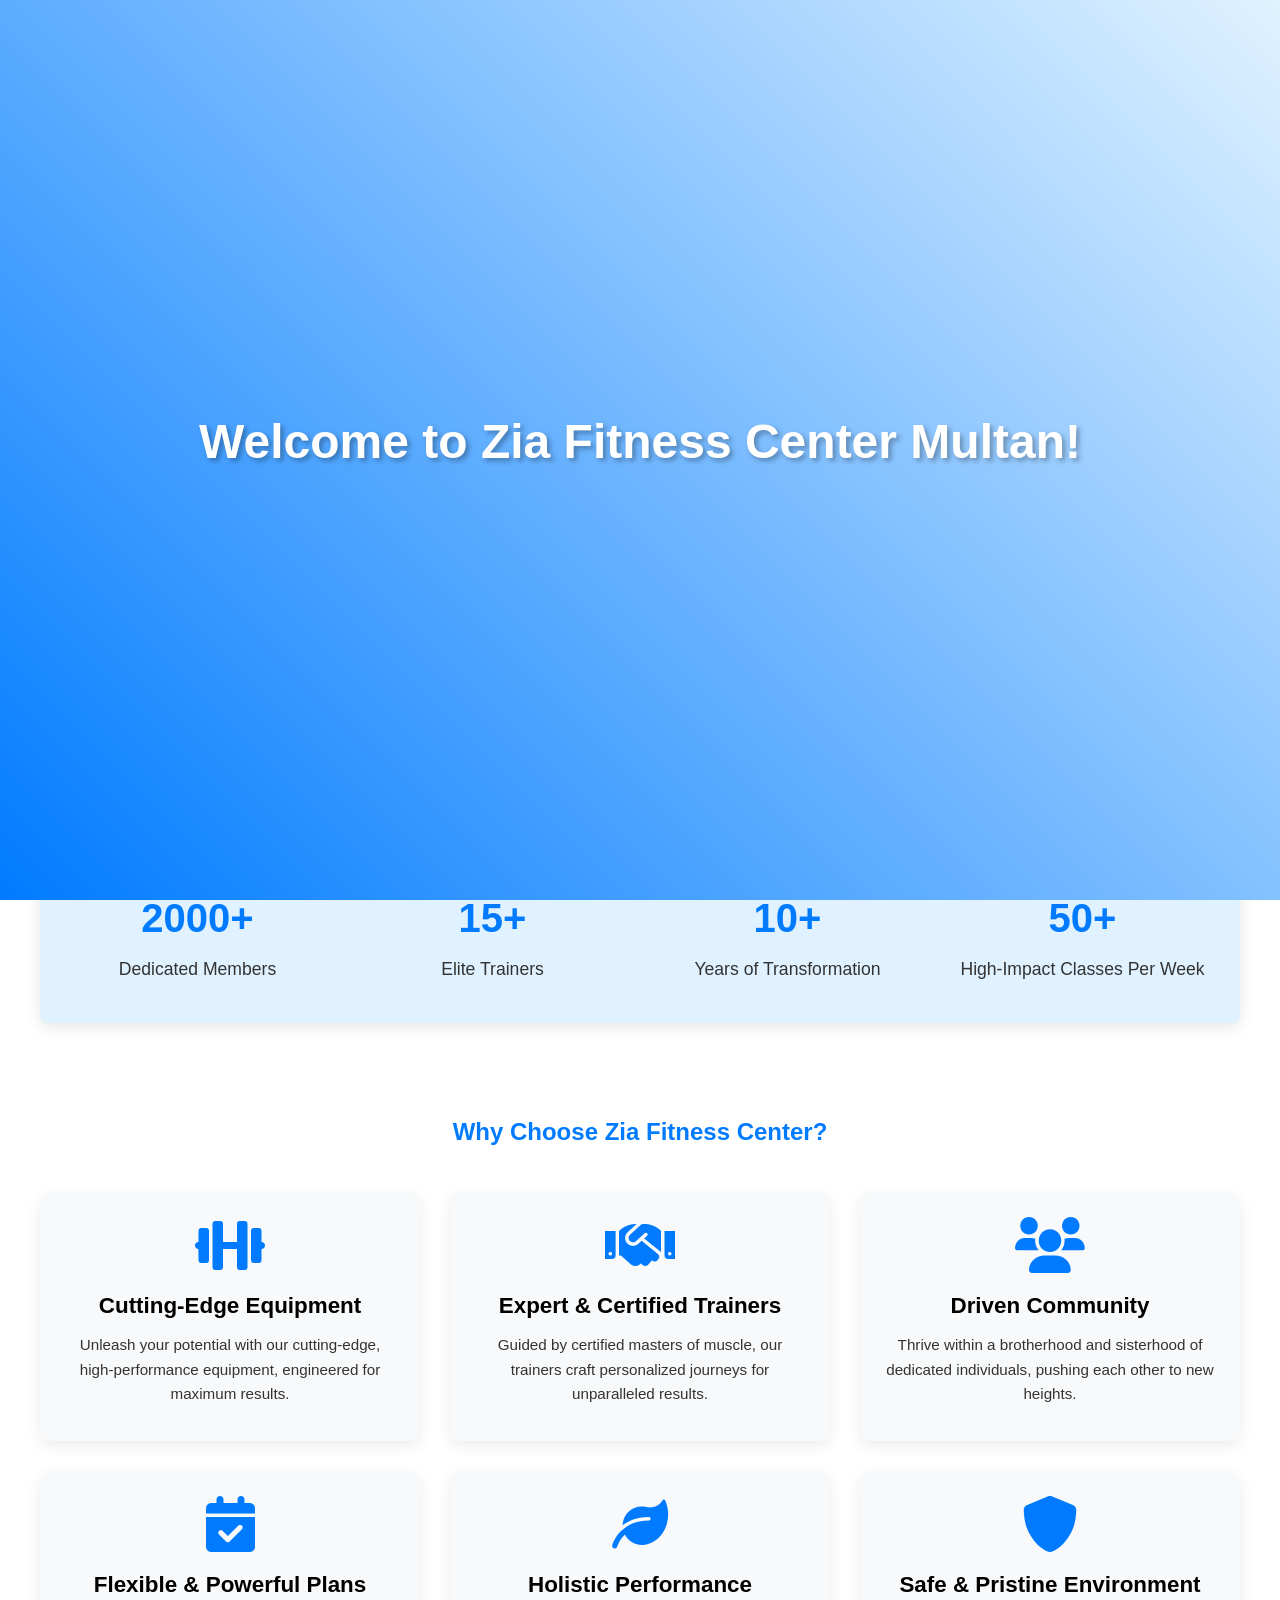
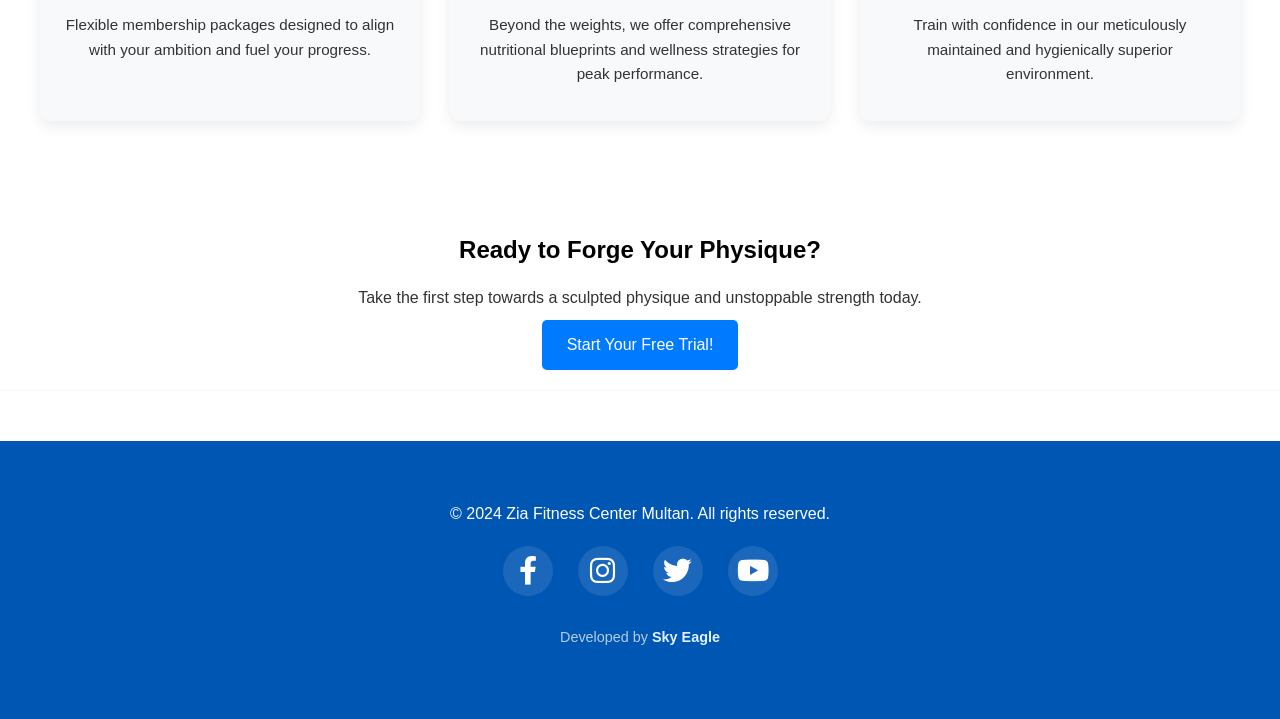
==== index.html @ 37e9eaa9 "Update and rename zia gy.html to index.html" ====
<!DOCTYPE html>
<html lang="en">
<head>
    <meta charset="UTF-8">
    <meta name="viewport" content="width=device-width, initial-scale=1.0">
    <title>Zia Fitness Center - Multan</title>
    <!-- Font Awesome for icons (social media, hamburger) -->
    <link rel="stylesheet" href="https://cdnjs.cloudflare.com/ajax/libs/font-awesome/6.0.0-beta3/css/all.min.css">
    <style>
        /* General Styles */
        :root {
            --primary-blue: #007bff; /* A nice blue */
            --light-blue: #e0f2ff; /* Very light blue */
            --dark-blue: #0056b3; /* Darker blue for hover */
            --white: #ffffff;
            --black: #000000;
            --text-color: #333;
            --light-gray: #f8f9fa;
        }

        * {
            margin: 0;
            padding: 0;
            box-sizing: border-box;
            font-family: 'Arial', sans-serif;
        }

        body {
            background-color: var(--white);
            color: var(--text-color);
            line-height: 1.6;
            scroll-behavior: smooth;
            overflow-x: hidden; /* Prevent horizontal scroll due to animations */
        }

        h1, h2, h3, h4, h5, h6 {
            color: var(--black);
            margin-bottom: 15px;
        }

        p {
            margin-bottom: 10px;
        }

        a {
            text-decoration: none;
            color: var(--primary-blue);
            transition: color 0.3s ease;
        }

        a:hover {
            color: var(--dark-blue);
        }

        .container {
            max-width: 1200px;
            margin: 0 auto;
            padding: 20px;
        }

        .text-center {
            text-align: center;
        }

        .btn {
            display: inline-block;
            background-color: var(--primary-blue);
            color: var(--white);
            padding: 12px 25px;
            border-radius: 5px;
            transition: background-color 0.3s ease, transform 0.2s ease;
            border: none;
            cursor: pointer;
            font-size: 1rem;
            text-align: center;
        }

        .btn:hover {
            background-color: var(--dark-blue);
            transform: translateY(-2px);
            color: var(--white); /* Ensure text remains white */
        }

        /* --- Welcome Splash Screen --- */
        #splash-screen {
            position: fixed;
            top: 0;
            left: 0;
            width: 100%;
            height: 100%;
            background: linear-gradient(45deg, var(--primary-blue), var(--light-blue));
            display: flex;
            justify-content: center;
            align-items: center;
            z-index: 9999;
            opacity: 1;
            visibility: visible;
            transition: opacity 1s ease-out, visibility 1s ease-out;
        }
        #splash-screen.fade-out {
            opacity: 0;
            visibility: hidden;
        }
        #splash-screen h1 {
            color: var(--white);
            font-size: 3rem;
            text-shadow: 3px 3px 5px rgba(0,0,0,0.3);
            /* Double animate effect */
            animation: doublePulse 2s infinite alternate ease-in-out; 
        }
        @keyframes doublePulse {
            0% { 
                transform: scale(0.9); 
                opacity: 0.7; 
                text-shadow: 2px 2px 4px rgba(0,0,0,0.3); 
            }
            50% { 
                transform: scale(1.08); 
                opacity: 1; 
                text-shadow: 4px 4px 8px rgba(0,0,0,0.5); 
            }
            100% { 
                transform: scale(0.9); 
                opacity: 0.7; 
                text-shadow: 2px 2px 4px rgba(0,0,0,0.3); 
            }
        }

        /* --- Privacy Policy Modal --- */
        #privacy-modal-overlay {
            position: fixed;
            top: 0;
            left: 0;
            width: 100%;
            height: 100%;
            background-color: rgba(0, 0, 0, 0.7);
            display: flex;
            justify-content: center;
            align-items: center;
            z-index: 9998; /* Below splash screen, above everything else */
            opacity: 0;
            visibility: hidden;
            transition: opacity 0.5s ease-out, visibility 0.5s ease-out;
        }
        #privacy-modal-overlay.show {
            opacity: 1;
            visibility: visible;
        }
        #privacy-modal-content {
            background-color: var(--white);
            padding: 30px;
            border-radius: 10px;
            max-width: 700px;
            width: 90%;
            box-shadow: 0 5px 20px rgba(0, 0, 0, 0.3);
            text-align: left;
            transform: translateY(20px);
            opacity: 0;
            transition: transform 0.3s ease-out, opacity 0.3s ease-out;
        }
        #privacy-modal-overlay.show #privacy-modal-content {
            transform: translateY(0);
            opacity: 1;
        }
        #privacy-modal-content h2 {
            color: var(--primary-blue);
            margin-bottom: 20px;
            text-align: center;
        }
        #privacy-policy-text {
            max-height: 400px; /* Make policy text scrollable */
            overflow-y: auto;
            margin-bottom: 20px;
            padding-right: 10px; /* For scrollbar space */
            color: var(--text-color);
            font-size: 0.95rem;
            line-height: 1.8;
        }
        #privacy-policy-text p {
            margin-bottom: 15px;
        }
        .privacy-buttons {
            display: flex;
            justify-content: center;
            gap: 15px;
            margin-top: 20px;
        }
        .privacy-buttons .btn {
            flex: 1;
            max-width: 150px;
        }


        /* Header */
        header {
            background-color: var(--white);
            padding: 15px 20px;
            box-shadow: 0 2px 10px rgba(0, 0, 0, 0.1);
            position: sticky;
            top: 0;
            z-index: 1000;
            display: flex;
            justify-content: space-between;
            align-items: center;
        }

        .logo {
            font-size: 1.8rem;
            font-weight: bold;
            color: var(--primary-blue);
        }

        /* Hamburger Menu */
        .hamburger {
            display: block; /* Always show hamburger for consistency with overlay */
            width: 30px;
            height: 25px;
            position: relative;
            cursor: pointer;
            z-index: 1001;
            margin-left: auto; /* Push to right */
        }

        .hamburger span {
            display: block;
            width: 100%;
            height: 3px;
            background-color: var(--primary-blue);
            border-radius: 2px;
            position: absolute;
            left: 0;
            transition: all 0.3s ease;
        }

        .hamburger span:nth-child(1) { top: 0; }
        .hamburger span:nth-child(2) { top: 11px; }
        .hamburger span:nth-child(3) { top: 22px; }

        .hamburger.open span:nth-child(1) { transform: rotate(45deg); top: 11px; }
        .hamburger.open span:nth-child(2) { opacity: 0; }
        .hamburger.open span:nth-child(3) { transform: rotate(-45deg); top: 11px; }

/* Mobile Navigation Overlay (Updated for visibility and smaller size) */
        .mobile-nav-overlay {
            position: fixed;
            top: 0;
            right: -320px; 
            width: 100%; 
            max-width: 280px; /* Menu ki chaurai thodi kam ki */
            height: 100vh;
            background: linear-gradient(to bottom, var(--primary-blue), var(--light-blue)); 
            display: flex;
            flex-direction: column;
            align-items: flex-start; 
            /* YAHAN PADDING-TOP 80px KI HAI TAAKE HEADER KE PICHE KUCH NA CHHUPE */
            padding: 80px 20px 20px 20px; 
            transition: transform 0.4s ease-in-out, right 0.4s ease-in-out;
            transform: translateX(0%); 
            box-shadow: -5px 0 15px rgba(0,0,0,0.2); 
            z-index: 999;
            overflow-y: auto; 
        }

        .mobile-nav-overlay.open {
            right: 0; 
        }

        .mobile-nav-overlay ul {
            list-style: none;
            padding: 0;
            text-align: left;
            width: 100%; 
        }

        .mobile-nav-overlay ul li {
            margin-bottom: 10px; /* Lines ke darmiyan fasla kam kiya */
            border-bottom: 1px solid rgba(255, 255, 255, 0.3);
            padding-bottom: 8px; /* Padding kam ki */
        }
        
        .mobile-nav-overlay ul li:last-child {
            border-bottom: none;
        }

        .mobile-nav-overlay ul li a {
            color: var(--black); 
            font-size: 1.1rem; /* FONT SIZE CHOTA KAR DIYA (Pehle 1.5rem tha) */
            font-weight: 600;
            display: block;
            padding: 8px 10px;
            transition: color 0.3s ease, background-color 0.3s ease;
        }

        .mobile-nav-overlay ul li a:hover, .mobile-nav-overlay ul li a.active {
            color: var(--white); 
            background-color: var(--dark-blue); 
            border-radius: 5px;
        }

        /* Fixed Contact Buttons */
        .fixed-contact-buttons {
            position: fixed;
            right: 15px;
            top: 50%;
            transform: translateY(-50%);
            z-index: 900;
            display: flex;
            flex-direction: column;
            gap: 15px;
        }

        .fixed-contact-buttons a {
            display: flex;
            justify-content: center;
            align-items: center;
            width: 50px;
            height: 50px;
            border-radius: 50%;
            font-size: 1.5rem;
            color: var(--white);
            box-shadow: 0 4px 8px rgba(0, 0, 0, 0.2);
            transition: transform 0.3s ease, box-shadow 0.3s ease;
        }

        .fixed-contact-buttons a:hover {
            transform: scale(1.1);
            box-shadow: 0 6px 12px rgba(0, 0, 0, 0.3);
        }

        .fixed-contact-buttons .whatsapp { background-color: #25D366; }
        .fixed-contact-buttons .call { background-color: var(--primary-blue); }

        /* Live Notifications (Integrated from second snippet) */
        #live-notifications {
            position: fixed;
            bottom: 30px;
            left: 30px;
            z-index: 9999;
            display: flex;
            flex-direction: column;
            gap: 15px; 
        }

        .gym-notif {
            background-color: #ffffff; /* White Box */
            border-left: 5px solid var(--primary-blue); /* Vibrant Blue Border */
            border-radius: 8px;
            padding: 15px;
            width: 320px;
            display: flex;
            align-items: center;
            gap: 15px;
            box-shadow: 0 10px 25px rgba(0, 0, 0, 0.15); /* Soft shadow */
            
            /* Animation */
            transform: translateX(-150%);
            opacity: 0;
            transition: all 0.6s cubic-bezier(0.68, -0.55, 0.265, 1.55); 
        }

        .gym-notif.show {
            transform: translateX(0);
            opacity: 1;
        }

        /* Real Image Styles */
        .notif-image {
            width: 50px;
            height: 50px;
            border-radius: 50%;
            object-fit: cover; 
            border: 2px solid var(--primary-blue); /* Blue border around image */
            flex-shrink: 0;
        }

        .notif-text {
            display: flex;
            flex-direction: column;
            gap: 4px;
        }

        .notif-name {
            font-size: 0.95rem;
            font-weight: bold;
            color: #111111; /* Dark text for white background */
        }

        .notif-action {
            font-size: 0.85rem;
            color: #555555; /* Grey text for action */
        }

        .notif-time {
            font-size: 0.75rem;
            color: var(--primary-blue); /* Blue color for time & verification */
            font-weight: bold;
            margin-top: 3px;
        }


        /* Main Content Area */
        #main-content {
            min-height: calc(100vh - 120px); /* Adjust based on header/footer height */
            padding-top: 20px; /* Space for sticky header */
        }

        .page-section {
            display: none; /* Hide all pages by default, JS will show one */
            padding: 40px 0;
            margin-bottom: 30px;
            border-bottom: 1px solid var(--light-gray);
        }
        .page-section:last-child {
            border-bottom: none;
            margin-bottom: 0;
        }

        /* 1. Home Page */
        #home-page {
            display: block; /* Default visible page */
            padding: 0;
        }

        .hero-section {
            position: relative;
            height: 80vh;
            display: flex;
            justify-content: center;
            align-items: center;
            overflow: hidden;
            text-align: center;
            color: var(--white);
        }

        .hero-bg-slider {
            position: absolute;
            top: 0;
            left: 0;
            width: 100%;
            height: 100%;
            background-size: cover;
            background-position: center;
            transition: opacity 1.5s ease-in-out;
            opacity: 0;
            z-index: 1;
        }
        .hero-bg-slider.active {
            opacity: 1;
        }

        .hero-content {
            position: relative;
            z-index: 2;
            padding: 20px;
            /* REMOVED: background-color: rgba(0, 0, 0, 0.5); */ /* Semi-transparent overlay for text readability */
            border-radius: 10px;
            max-width: 800px;
        }

        .hero-content h1 {
            font-size: 3.5rem;
            margin-bottom: 15px;
            color: var(--white);
            text-shadow: 2px 2px 4px rgba(0, 0, 0, 0.7);
        }

        .hero-content p {
            font-size: 1.5rem;
            margin-bottom: 30px;
            color: var(--white);
            text-shadow: 1px 1px 2px rgba(0, 0, 0, 0.7);
        }

        .quick-stats {
            display: flex;
            justify-content: space-around;
            margin-top: 40px;
            flex-wrap: wrap; /* Allow wrapping on small screens */
            gap: 20px;
            background-color: var(--light-blue);
            padding: 30px 20px;
            border-radius: 8px;
            box-shadow: 0 4px 15px rgba(0, 0, 0, 0.1);
        }

        .stat-item {
            text-align: center;
            flex: 1;
            min-width: 150px; /* Minimum width for each stat */
        }

        .stat-item h3 {
            font-size: 2.5rem;
            color: var(--primary-blue);
            margin-bottom: 5px;
        }

        .stat-item p {
            font-size: 1.1rem;
            color: var(--text-color);
        }
        
        /* Home Page - Why Choose Us section */
        .why-choose-us {
            margin-top: 50px;
            padding: 40px 0;
            background-color: var(--white);
        }
        .why-choose-us h2 {
            color: var(--primary-blue);
            text-align: center;
            margin-bottom: 40px;
        }
        .features-grid {
            display: grid;
            grid-template-columns: repeat(auto-fit, minmax(280px, 1fr));
            gap: 30px;
        }
        .feature-item {
            text-align: center;
            padding: 25px;
            background-color: var(--light-gray);
            border-radius: 10px;
            box-shadow: 0 5px 15px rgba(0, 0, 0, 0.08);
            transition: transform 0.3s ease, box-shadow 0.3s ease;
        }
        .feature-item:hover {
            transform: translateY(-8px);
            box-shadow: 0 8px 20px rgba(0, 0, 0, 0.15);
        }
        .feature-item i {
            font-size: 3.5rem;
            color: var(--primary-blue);
            margin-bottom: 15px;
        }
        .feature-item h3 {
            font-size: 1.4rem;
            color: var(--black);
            margin-bottom: 10px;
        }
        .feature-item p {
            font-size: 0.95rem;
            color: var(--text-color);
        }


        /* 2. About Us */
        #about-page h2 { color: var(--primary-blue); }
        .about-content {
            display: flex;
            flex-wrap: wrap;
            gap: 30px;
            align-items: center;
        }
        .about-text, .about-images {
            flex: 1;
            min-width: 300px;
        }
        .about-images {
            display: grid;
            grid-template-columns: repeat(auto-fit, minmax(150px, 1fr));
            gap: 10px;
        }
        .about-images img {
            width: 100%;
            height: 150px;
            object-fit: cover;
            border-radius: 8px;
            box-shadow: 0 2px 8px rgba(0, 0, 0, 0.1);
        }

        /* 3. Membership Packages */
        #membership-page h2 { color: var(--primary-blue); }
        .package-grid {
            display: grid;
            grid-template-columns: repeat(auto-fit, minmax(280px, 1fr));
            gap: 30px;
            margin-top: 30px;
        }

        .package-card {
            background-color: var(--light-gray);
            border-radius: 10px;
            padding: 30px;
            text-align: center;
            box-shadow: 0 5px 15px rgba(0, 0, 0, 0.1);
            transition: transform 0.3s ease, box-shadow 0.3s ease;
            display: flex;
            flex-direction: column;
            justify-content: space-between;
        }

        .package-card:hover {
            transform: translateY(-10px);
            box-shadow: 0 8px 20px rgba(0, 0, 0, 0.2);
        }

        .package-card h3 {
            color: var(--primary-blue);
            font-size: 1.8rem;
            margin-bottom: 15px;
        }

        .package-card .price {
            font-size: 2.5rem;
            font-weight: bold;
            color: var(--black);
            margin-bottom: 20px;
        }

        .package-card .price span {
            font-size: 1rem;
            font-weight: normal;
            color: var(--text-color);
        }

        .package-card ul {
            list-style: none;
            padding: 0;
            margin-bottom: 30px;
            flex-grow: 1;
        }

        .package-card ul li {
            margin-bottom: 10px;
            font-size: 1rem;
            color: var(--text-color);
            display: flex;
            align-items: center;
            justify-content: center;
        }
        .package-card ul li i {
            margin-right: 8px;
            color: #28a745; /* Green checkmark */
        }
        .package-card ul li.unavailable i {
             color: #dc3545; /* Red cross */
        }
        .package-card ul li.unavailable {
            text-decoration: line-through;
            color: #6c757d;
        }

        /* Membership FAQ */
        .membership-faq {
            margin-top: 50px;
        }
        .membership-faq h3 {
            text-align: center;
            color: var(--primary-blue);
            margin-bottom: 30px;
        }
        .faq-item {
            background-color: var(--white);
            border: 1px solid var(--light-gray);
            border-radius: 8px;
            margin-bottom: 15px;
            overflow: hidden;
        }
        .faq-question {
            padding: 15px 20px;
            background-color: var(--light-gray);
            cursor: pointer;
            display: flex;
            justify-content: space-between;
            align-items: center;
            font-weight: bold;
            color: var(--black);
            transition: background-color 0.3s ease;
        }
        .faq-question:hover {
            background-color: #e9ecef;
        }
        .faq-question i {
            transition: transform 0.3s ease;
        }
        .faq-question.active i {
            transform: rotate(180deg);
        }
        .faq-answer {
            padding: 0 20px;
            max-height: 0;
            overflow: hidden;
            transition: max-height 0.4s ease-out, padding 0.4s ease-out;
            color: var(--text-color);
        }
        .faq-answer.show {
            max-height: 200px; /* Adjust based on expected content height */
            padding: 15px 20px;
        }


        /* 4. Our Trainers (Doctor-like design) */
        #trainers-page h2 { color: var(--primary-blue); text-align: center;}
        
        .trainer-profile-row {
            display: flex;
            flex-direction: row; /* Default for desktop */
            align-items: center;
            gap: 30px;
            background-color: var(--light-gray);
            border-radius: 10px;
            padding: 30px;
            box-shadow: 0 5px 15px rgba(0, 0, 0, 0.1);
            margin-bottom: 30px;
            transition: transform 0.3s ease, box-shadow 0.3s ease;
        }
        .trainer-profile-row:hover {
            transform: translateY(-8px);
            box-shadow: 0 8px 20px rgba(0, 0, 0, 0.15);
        }

        .trainer-img-container {
            flex-shrink: 0; /* Don't shrink image container */
            width: 200px; /* Fixed width for desktop image */
            height: 200px; /* Fixed height */
            border-radius: 50%;
            overflow: hidden;
            border: 5px solid var(--primary-blue);
            box-shadow: 0 2px 10px rgba(0, 0, 0, 0.15);
        }

        .trainer-img {
            width: 100%;
            height: 100%;
            object-fit: cover;
            display: block;
        }

        .trainer-info {
            flex-grow: 1; /* Allow info to take remaining space */
        }

        .trainer-name {
            font-size: 2rem;
            color: var(--black);
            margin-bottom: 5px;
        }

        .trainer-credentials {
            font-size: 1.1rem;
            color: var(--primary-blue);
            font-weight: bold;
            margin-bottom: 8px;
        }

        .trainer-specialty {
            font-size: 1rem;
            color: var(--text-color);
            margin-bottom: 10px;
            font-style: italic;
        }

        .trainer-experience {
            font-size: 0.95rem;
            color: #555;
            margin-bottom: 15px;
            display: flex;
            align-items: center;
        }
        .trainer-experience i {
            margin-right: 8px;
            color: #28a745; /* Green for award icon */
        }

        .trainer-bio {
            font-size: 1rem;
            color: var(--text-color);
            margin-bottom: 20px;
        }
        
        /* 5. Transformations */
        #transformations-page h2 { color: var(--primary-blue); }
        .transformation-grid {
            display: grid;
            grid-template-columns: repeat(auto-fit, minmax(300px, 1fr));
            gap: 30px;
            margin-top: 30px;
        }

        .transformation-card {
            background-color: var(--light-gray);
            border-radius: 10px;
            overflow: hidden;
            box-shadow: 0 5px 15px rgba(0, 0, 0, 0.1);
            transition: transform 0.3s ease, box-shadow 0.3s ease;
        }

        .transformation-card:hover {
            transform: translateY(-10px);
            box-shadow: 0 8px 20px rgba(0, 0, 0, 0.2);
        }

        .transformation-card img {
            width: 100%;
            height: 250px;
            object-fit: cover;
        }

        .transformation-card .story {
            padding: 20px;
            text-align: center;
        }

        .transformation-card .story h4 {
            color: var(--black);
            font-size: 1.2rem;
            margin-bottom: 10px;
        }
        .transformation-card .story p {
            font-size: 0.95rem;
            color: var(--text-color);
        }

        /* 6. Gallery */
        #gallery-page h2 { color: var(--primary-blue); }
        .gallery-grid {
            display: grid;
            grid-template-columns: repeat(auto-fit, minmax(280px, 1fr));
            gap: 15px;
            margin-top: 30px;
        }

        .gallery-item {
            overflow: hidden;
            border-radius: 8px;
            box-shadow: 0 2px 8px rgba(0, 0, 0, 0.1);
            transition: transform 0.3s ease;
        }

        .gallery-item:hover {
            transform: scale(1.03);
        }

        .gallery-item img {
            width: 100%;
            height: 200px;
            object-fit: cover;
            display: block;
        }

        /* 7. Reviews */
        #reviews-page h2 { color: var(--primary-blue); }
        .reviews-section {
            background-color: var(--light-blue);
            padding: 40px;
            border-radius: 10px;
            text-align: center;
            box-shadow: 0 5px 15px rgba(0, 0, 0, 0.1);
            margin-top: 30px;
        }

        .reviews-section .rating {
            font-size: 3rem;
            font-weight: bold;
            color: var(--primary-blue);
            margin-bottom: 10px;
        }

        .reviews-section .stars {
            color: #ffc107; /* Gold color for stars */
            font-size: 1.5rem;
            margin-bottom: 20px;
        }

        .testimonial-grid {
            display: grid;
            grid-template-columns: repeat(auto-fit, minmax(280px, 1fr));
            gap: 25px;
            margin-top: 30px;
        }

        .testimonial-card {
            background-color: var(--white);
            padding: 25px;
            border-radius: 8px;
            box-shadow: 0 2px 10px rgba(0, 0, 0, 0.08);
            text-align: left;
            position: relative;
        }
        .testimonial-card i.fa-quote-left {
            position: absolute;
            top: 15px;
            left: 15px;
            font-size: 2rem;
            color: rgba(0, 0, 0, 0.1);
        }

        .testimonial-card p {
            font-style: italic;
            margin-bottom: 15px;
            color: var(--text-color);
            padding-left: 30px; /* Space for quote icon */
        }

        .testimonial-card .client-name {
            font-weight: bold;
            color: var(--black);
            text-align: right;
            display: block;
        }

        /* 8. Classes Schedule */
        #classes-page h2 { color: var(--primary-blue); text-align: center;}
        .schedule-table-container {
            margin-top: 30px;
            overflow-x: auto; /* Make table scrollable on small screens */
            background-color: var(--white);
            border-radius: 8px;
            box-shadow: 0 5px 15px rgba(0, 0, 0, 0.1);
            padding: 20px;
        }
        .schedule-table {
            width: 100%;
            border-collapse: collapse;
            min-width: 600px; /* Ensure table is wide enough for content */
        }
        .schedule-table th, .schedule-table td {
            border: 1px solid var(--light-gray);
            padding: 12px;
            text-align: center;
        }
        .schedule-table th {
            background-color: var(--primary-blue);
            color: var(--white);
            font-weight: bold;
            text-transform: uppercase;
            font-size: 0.9rem;
        }
        .schedule-table tbody tr:nth-child(even) {
            background-color: #f2f2f2;
        }
        .schedule-table td {
            color: var(--text-color);
            font-size: 0.95rem;
        }
        .schedule-table td strong {
            color: var(--dark-blue);
        }
        .class-description {
            font-size: 0.85rem;
            color: #555;
            display: block;
            margin-top: 5px;
        }


        /* 9. Contact */
        #contact-page h2 { color: var(--primary-blue); }
        .contact-details {
            display: flex;
            flex-wrap: wrap;
            gap: 30px;
            margin-bottom: 30px;
        }
        .contact-info, .contact-map {
            flex: 1;
            min-width: 300px;
        }
        .contact-info p {
            margin-bottom: 8px;
            display: flex;
            align-items: center;
        }
        .contact-info p i {
            margin-right: 10px;
            color: var(--primary-blue);
            font-size: 1.2rem;
        }
        .contact-map iframe {
            width: 100%;
            height: 300px;
            border: 0;
            border-radius: 8px;
            box-shadow: 0 4px 10px rgba(0, 0, 0, 0.1);
        }

        /* 10. Video Hub (Provided Code Integration) */
        #video-hub-page {
            background-color: #0f0f0f; /* Dark theme as in original */
            color: #fff;
            padding-top: 0; /* No extra padding for this page */
            border-bottom: none;
        }
        #video-hub-page h2 { color: var(--white); } /* Adjust h2 for dark theme */
        
        /* --- HERO SECTION (BADA PLAYER) --- */
        #video-hub-page .hero-section { /* Specificity for this page */
            width: 100%;
            height: 75vh; /* 75% of screen height */
            background-color: #000;
            display: flex;
            justify-content: center;
            align-items: center;
            border-bottom: 3px solid #ff0000; /* Red bottom border */
        }

        #video-hub-page .hero-section video {
            width: 100%;
            height: 100%;
            object-fit: contain; /* Video ko crop hone se bachata hai */
            outline: none;
        }

        /* --- PLAYLIST SECTION (NICHE WALI VIDEOS) --- */
        .playlist-container {
            padding: 20px;
            max-width: 1200px;
            margin: 0 auto;
        }

        .playlist-title {
            font-size: 1.5rem;
            margin-bottom: 15px;
            color: #fff;
            border-left: 4px solid #ff0000;
            padding-left: 10px;
        }

        .video-list {
            display: flex;
            gap: 15px;
            overflow-x: auto; /* Scrollable if screen is small */
            padding-bottom: 15px; /* Reduced padding as fixed buttons are moved */
        }

        /* Scrollbar design */
        .video-list::-webkit-scrollbar {
            height: 8px;
        }
        .video-list::-webkit-scrollbar-thumb {
            background: #555;
            border-radius: 4px;
        }

        /* Choti Video Cards */
        .video-card {
            min-width: 220px;
            background-color: #222;
            border-radius: 8px;
            cursor: pointer;
            overflow: hidden;
            transition: transform 0.3s, border 0.3s;
            border: 2px solid transparent;
        }

        .video-card:hover {
            transform: translateY(-5px);
            border-color: #555;
        }

        .video-card.active {
            border-color: #ff0000; /* Red border for active video */
            background-color: #333;
        }

        .thumbnail {
            width: 100%;
            height: 120px;
            background-color: #000;
            pointer-events: none; /* Taki sirf card par click ho */
        }

        .thumbnail video {
            width: 100%;
            height: 100%;
            object-fit: cover;
        }

        .video-info {
            padding: 10px;
        }

        .video-info h4 {
            font-size: 1rem;
            font-weight: normal;
            color: #eee;
        }

        /* 11. Booking Page */
        #booking-page h2 { color: var(--primary-blue); }
        .booking-form {
            background-color: var(--light-gray);
            padding: 30px;
            border-radius: 10px;
            box-shadow: 0 5px 15px rgba(0, 0, 0, 0.1);
            max-width: 600px;
            margin: 30px auto 0;
        }

        .booking-form .form-group {
            margin-bottom: 20px;
        }

        .booking-form label {
            display: block;
            margin-bottom: 8px;
            font-weight: bold;
            color: var(--text-color);
        }

        .booking-form input[type="text"],
        .booking-form input[type="email"],
        .booking-form input[type="tel"],
        .booking-form input[type="datetime-local"],
        .booking-form select,
        .booking-form textarea {
            width: 100%;
            padding: 12px;
            border: 1px solid #ccc;
            border-radius: 5px;
            font-size: 1rem;
            color: var(--text-color);
            background-color: var(--white);
        }

        .booking-form textarea {
            resize: vertical;
            min-height: 100px;
        }

        .booking-form .btn {
            width: 100%;
            padding: 15px;
            font-size: 1.1rem;
        }


        /* Footer */
        footer {
            background-color: var(--dark-blue);
            color: var(--white);
            padding: 40px 20px;
            text-align: center;
            margin-top: 50px;
        }

        .social-icons {
            margin-top: 20px;
            display: flex;
            justify-content: center;
            gap: 25px;
        }

        .social-icons a {
            color: var(--white);
            font-size: 1.8rem;
            width: 50px;
            height: 50px;
            line-height: 50px;
            border-radius: 50%;
            background-color: rgba(255, 255, 255, 0.1);
            transition: background-color 0.3s ease, transform 0.3s ease, color 0.3s ease;
        }

        .social-icons a:hover {
            background-color: var(--primary-blue);
            transform: translateY(-5px) scale(1.1);
            color: var(--white);
        }
        .developer-info {
            margin-top: 30px;
            font-size: 0.9rem;
            color: rgba(255, 255, 255, 0.7);
        }
        .developer-info a {
            color: var(--light-blue);
            font-weight: bold;
        }
        .developer-info a:hover {
            color: var(--white);
            text-decoration: underline;
        }


        /* Media Queries for Responsiveness */
        @media (max-width: 768px) {
            .logo {
                font-size: 1.5rem;
            }

            .mobile-nav-overlay {
                width: 70vw; /* Larger on smaller mobiles */
                max-width: none; /* Remove max-width on mobile */
            }
            .mobile-nav-overlay ul li a {
                font-size: 1.3rem; /* Adjust font size for smaller screens */
            }
            .mobile-nav-overlay ul li {
                margin-bottom: 15px;
                padding-bottom: 10px;
            }

            #privacy-modal-content {
                width: 95%; /* Adjust width for very small screens */
                padding: 20px;
            }
            #privacy-modal-content h2 {
                font-size: 1.5rem;
            }
            #privacy-policy-text {
                max-height: 300px;
                font-size: 0.85rem;
            }
            .privacy-buttons .btn {
                max-width: none; /* Allow buttons to take full width of container */
            }

            .hero-content h1 {
                font-size: 2.5rem;
            }
            .hero-content p {
                font-size: 1.2rem;
            }

            .quick-stats {
                flex-direction: column;
            }
            .stat-item {
                margin-bottom: 20px;
            }

            .about-text, .about-images, .contact-info, .contact-map {
                min-width: unset;
                flex-basis: 100%;
            }

            .package-grid, .features-grid, .transformation-grid, .gallery-grid, .testimonial-grid {
                grid-template-columns: 1fr;
            }

            /* Trainer profile for mobile */
            .trainer-profile-row {
                flex-direction: column; /* Stack image and info vertically */
                text-align: center;
            }
            .trainer-img-container {
                width: 150px; /* Smaller image on mobile */
                height: 150px;
                margin: 0 auto 20px auto; /* Center image */
            }
            .trainer-name {
                font-size: 1.6rem;
            }
            .trainer-credentials {
                font-size: 1rem;
            }
            .trainer-experience {
                justify-content: center; /* Center icon and text */
            }

            .fixed-contact-buttons {
                right: 10px;
                top: auto;
                bottom: 10px;
                flex-direction: row;
                transform: none;
                width: auto; /* Let content determine width */
                justify-content: flex-end; /* Align to right on mobile */
                gap: 10px;
            }
            .fixed-contact-buttons a {
                width: 45px;
                height: 45px;
                font-size: 1.3rem;
            }

            #live-notifications {
                left: 10px; /* Adjust for padding on small screens */
                bottom: 80px; /* Above fixed contact buttons */
                max-width: calc(100% - 20px); /* Fill remaining width */
            }
            .gym-notif {
                width: auto; 
                padding: 10px;
            }
            .notif-image {
                width: 40px;
                height: 40px;
            }
            .notif-name {
                font-size: 0.9rem;
            }
            .notif-action {
                font-size: 0.8rem;
            }
            .notif-time {
                font-size: 0.7rem;
            }


            #video-hub-page .hero-section {
                height: 50vh; /* Shorter hero video on mobile */
            }
            .video-list {
                padding-bottom: 0; /* No extra padding on small screens */
            }
        }
    </style>
</head>
<body>

    <!-- Welcome Splash Screen -->
    <div id="splash-screen">
        <h1>Welcome to Zia Fitness Center Multan!</h1>
    </div>

    <!-- Privacy Policy Modal -->
    <div id="privacy-modal-overlay">
        <div id="privacy-modal-content">
            <h2>Privacy Policy for Zia Fitness Center</h2>
            <div id="privacy-policy-text">
                <p><strong>1. Introduction</strong></p>
                <p>Welcome to Zia Fitness Center Multan. We are committed to protecting your privacy and handling your personal data in a transparent manner. This Privacy Policy explains how we collect, use, disclose, and safeguard your information when you visit our website, use our services, or interact with us.</p>

                <p><strong>2. Information We Collect</strong></p>
                <p>We may collect personal information that you voluntarily provide to us when you register for services, make a booking, fill out forms, or contact us. This may include:</p>
                <ul>
                    <li><strong>Personal Identifiers:</strong> Name, address, email address, phone number, date of birth.</li>
                    <li><strong>Payment Information:</strong> Credit/debit card details (processed securely by third-party payment processors, we do not store full card details).</li>
                    <li><strong>Health Information:</strong> Fitness goals, health history (only as necessary for personalized training and safety, provided voluntarily).</li>
                    <li><strong>Usage Data:</strong> Information about how you access and use our website, including your IP address, browser type, pages viewed, and referral sources.</li>
                </ul>

                <p><strong>3. How We Use Your Information</strong></p>
                <p>We use the information we collect for various purposes, including:</p>
                <ul>
                    <li>To provide and manage our services, including memberships, personal training, and group classes.</li>
                    <li>To process your bookings and payments.</li>
                    <li>To communicate with you about your account, services, and promotional offers.</li>
                    <li>To personalize your fitness experience and offer tailored advice.</li>
                    <li>To improve our website, services, and customer support.</li>
                    <li>For internal record keeping, legal compliance, and fraud prevention.</li>
                </ul>

                <p><strong>4. Disclosure of Your Information</strong></p>
                <p>We do not sell, trade, or rent your personal identification information to others. We may share generic aggregated demographic information not linked to any personal identification information regarding visitors and users with our business partners, trusted affiliates, and advertisers for the purposes outlined above.</p>
                <p>We may use third-party service providers to help us operate our business and the Site or administer activities on our behalf, such as sending out newsletters or surveys. We may share your information with these third parties for those limited purposes provided that you have given us your permission.</p>

                <p><strong>5. Data Security</strong></p>
                <p>We adopt appropriate data collection, storage, and processing practices and security measures to protect against unauthorized access, alteration, disclosure, or destruction of your personal information, username, password, transaction information, and data stored on our Site.</p>

                <p><strong>6. Your Rights</strong></p>
                <p>You have the right to:</p>
                <ul>
                    <li>Access the personal data we hold about you.</li>
                    <li>Request correction of inaccurate or incomplete data.</li>
                    <li>Request deletion of your personal data, subject to certain legal obligations.</li>
                    <li>Object to the processing of your data in certain circumstances.</li>
                </ul>
                <p>To exercise any of these rights, please contact us using the details below.</p>

                <p><strong>7. Changes to This Privacy Policy</strong></p>
                <p>Zia Fitness Center Multan has the discretion to update this privacy policy at any time. When we do, we will revise the updated date at the bottom of this page. We encourage Users to frequently check this page for any changes to stay informed about how we are helping to protect the personal information we collect.</p>

                <p><strong>8. Contacting Us</strong></p>
                <p>If you have any questions about this Privacy Policy, the practices of this site, or your dealings with this site, please contact us at:</p>
                <p>Zia Fitness Center Multan<br>
                Gulgasht, Multan, Pakistan<br>
                Phone: +92 318 4195665 | +92 318 8791637<br>
                Email: info@ziafitness.com</p>
                <p><em>This document was last updated on March 04, 2026.</em></p>
            </div>
            <div class="privacy-buttons">
                <button class="btn" onclick="acceptPrivacy()">Accept</button>
                <button class="btn" onclick="closePrivacyModal()">Not Now</button>
            </div>
        </div>
    </div>

    <!-- Fixed Contact Buttons -->
    <div class="fixed-contact-buttons">
        <a href="https://wa.me/923188791637" target="_blank" class="whatsapp" title="WhatsApp Us">
            <i class="fab fa-whatsapp"></i>
        </a>
        <a href="tel:+923184195665" class="call" title="Call Us">
            <i class="fas fa-phone"></i>
        </a>
    </div>

    <!-- Header -->
    <header>
        <div class="logo">Zia Fitness Center Multan</div>
        <div class="hamburger" id="hamburger">
            <span></span>
            <span></span>
            <span></span>
        </div>
    </header>
<!-- Mobile Navigation Overlay (3 Lines Menu - Simple Words) -->
    <div class="mobile-nav-overlay" id="mobileNavOverlay">
        <ul>
            <li><a href="#home-page" onclick="showPage('home-page');">Home</a></li>
            <li><a href="#about-page" onclick="showPage('about-page');">About</a></li>
            <li><a href="#membership-page" onclick="showPage('membership-page');">Packages</a></li>
            <li><a href="#trainers-page" onclick="showPage('trainers-page');">Trainers</a></li>
            <li><a href="#transformations-page" onclick="showPage('transformations-page');">Results</a></li>
            <li><a href="#gallery-page" onclick="showPage('gallery-page');">Gallery</a></li>
            <li><a href="#reviews-page" onclick="showPage('reviews-page');">Reviews</a></li>
            <li><a href="#classes-page" onclick="showPage('classes-page');">Classes</a></li> 
            <li><a href="#video-hub-page" onclick="showPage('video-hub-page');">Videos</a></li>
            <li><a href="#booking-page" onclick="showPage('booking-page');">Booking</a></li>
            <li><a href="#contact-page" onclick="showPage('contact-page');">Contact</a></li>
        </ul>
    </div>

    <!-- Live Notifications -->
    <div id="live-notifications">
        <!-- Content will be injected by JavaScript -->
    </div>

    <!-- Main Content Area (All Pages will be loaded here) -->
    <main id="main-content">

        <!-- 1. HOME PAGE -->
        <section id="home-page" class="page-section">
            <div class="hero-section">
                <div class="hero-bg-slider active" style="background-image: url('https://images.unsplash.com/photo-1534438327276-14e5300c3a48?q=80&w=1170&auto=format&fit=crop&ixlib=rb-4.1.0&ixid=M3wxMjA3fDB8MHxwaG90by1wYWdlfHx8fGVufDB8fHx8fA%3D%3D');"></div>
                <div class="hero-bg-slider" style="background-image: url('https://plus.unsplash.com/premium_photo-1661265933107-85a5dbd815af?q=80&w=1118&auto=format&fit=crop&ixlib=rb-4.1.0&ixid=M3wxMjA3fDB8MHxwaG90by1wYWdlfHx8fGVufDB8fHx8fA%3D%3D');"></div>
                <div class="hero-bg-slider" style="background-image: url('https://images.unsplash.com/photo-1581009146145-b5ef050c2e1e?q=80&w=1170&auto=format&fit=crop&ixlib=rb-4.1.0&ixid=M3wxMjA3fDB8MHxwaG90by1wYWdlfHx8fGVufDB8fHx8fA%3D%3D');"></div>
                <div class="hero-bg-slider" style="background-image: url('https://images.unsplash.com/photo-1577221084712-45b0445d2b00?q=80&w=698&auto=format&fit=crop&ixlib=rb-4.1.0&ixid=M3wxMjA3fDB8MHxwaG90by1wYWdlfHx8fGVufDB8fHx8fA%3D%3D');"></div>
                <div class="hero-bg-slider" style="background-image: url('https://plus.unsplash.com/premium_photo-1733328015522-c497d190f74b?q=80&w=1170&auto=format&fit=crop&ixlib=rb-4.1.0&ixid=M3wxMjA3fDB8MHxwaG90by1wYWdlfHx8fGVufDB8fHx8fA%3D%3D');"></div>
                <div class="hero-content">
                    <h1>Forge Your Strength. Define Your Physique.</h1>
                    <p>Unlock Your True Potential at Zia Fitness Center Multan</p>
                    <a href="https://wa.me/923188791637" target="_blank" class="btn"><i class="fab fa-whatsapp"></i> Join Now via WhatsApp</a>
                </div>
            </div>

            <div class="container quick-stats">
                <div class="stat-item">
                    <h3>2000+</h3>
                    <p>Dedicated Members</p>
                </div>
                <div class="stat-item">
                    <h3>15+</h3>
                    <p>Elite Trainers</p>
                </div>
                <div class="stat-item">
                    <h3>10+</h3>
                    <p>Years of Transformation</p>
                </div>
                <div class="stat-item">
                    <h3>50+</h3>
                    <p>High-Impact Classes Per Week</p>
                </div>
            </div>

            <div class="container why-choose-us">
                <h2>Why Choose Zia Fitness Center?</h2>
                <div class="features-grid">
                    <div class="feature-item">
                        <i class="fas fa-dumbbell"></i>
                        <h3>Cutting-Edge Equipment</h3>
                        <p>Unleash your potential with our cutting-edge, high-performance equipment, engineered for maximum results.</p>
                    </div>
                    <div class="feature-item">
                        <i class="fas fa-handshake"></i>
                        <h3>Expert & Certified Trainers</h3>
                        <p>Guided by certified masters of muscle, our trainers craft personalized journeys for unparalleled results.</p>
                    </div>
                    <div class="feature-item">
                        <i class="fas fa-users"></i>
                        <h3>Driven Community</h3>
                        <p>Thrive within a brotherhood and sisterhood of dedicated individuals, pushing each other to new heights.</p>
                    </div>
                    <div class="feature-item">
                        <i class="fas fa-calendar-check"></i>
                        <h3>Flexible & Powerful Plans</h3>
                        <p>Flexible membership packages designed to align with your ambition and fuel your progress.</p>
                    </div>
                    <div class="feature-item">
                        <i class="fas fa-leaf"></i>
                        <h3>Holistic Performance</h3>
                        <p>Beyond the weights, we offer comprehensive nutritional blueprints and wellness strategies for peak performance.</p>
                    </div>
                    <div class="feature-item">
                        <i class="fas fa-shield-alt"></i>
                        <h3>Safe & Pristine Environment</h3>
                        <p>Train with confidence in our meticulously maintained and hygienically superior environment.</p>
                    </div>
                </div>
            </div>

            <div class="container text-center" style="margin-top: 50px;">
                <h2>Ready to Forge Your Physique?</h2>
                <p>Take the first step towards a sculpted physique and unstoppable strength today.</p>
                <a href="#booking-page" onclick="showPage('booking-page')" class="btn btn-large">Start Your Free Trial!</a>
            </div>
        </section>

        <!-- 2. ABOUT US -->
        <section id="about-page" class="page-section container">
            <h2>💪 About Zia Fitness Center</h2>
            <div class="about-content">
                <div class="about-text">
                    <p>Welcome to Zia Fitness Center, a premier strength and conditioning destination located in the heart of Gulgasht, Multan. Our journey began over a decade ago with a powerful mission: to cultivate a community where every individual feels empowered to achieve their most ambitious fitness goals, transforming not just bodies, but lives.</p>
                    <p><strong>Our Mission:</strong> To inspire, educate, and empower individuals to forge healthier, stronger lives through relentless personalized training, state-of-the-art facilities, and an unyielding supportive environment.</p>
                    <p><strong>Our Vision:</strong> To be the undisputed leading fitness and wellness hub in Multan, renowned for our innovative training methodologies, exceptional client transformations, and a positive, inclusive atmosphere that fosters pure strength.</p>
                    <p>At Zia Fitness Center, we believe true fitness is a lifestyle built on dedication, not just a routine. We offer a holistic approach to health, focusing on raw physical strength, unwavering mental fortitude, and precise nutritional guidance. Join our family of champions and experience the Zia Fitness Center difference!</p>
                    
                    <h3>Our Core Values</h3>
                    <ul>
                        <li><strong>Excellence:</strong> We strive for the highest standards in training, equipment, and client dedication.</li>
                        <li><strong>Community:</strong> We foster a welcoming and inclusive environment where everyone feels supported to push their limits.</li>
                        <li><strong>Integrity:</strong> We operate with honesty and transparency in all our dealings.</li>
                        <li><strong>Progression:</strong> We continuously seek new and effective ways to help our members shatter their goals.</li>
                        <li><strong>Passion:</strong> We are deeply passionate about fitness and dedicated to igniting that passion within you.</li>
                    </ul>
                    <p style="margin-top: 20px;"><strong>Owner: Hamza</strong> - Dedicated to building a stronger Multan, one member at a time.</p>
                </div>
                <div class="about-images">
                    <img src="https://images.unsplash.com/photo-1574680096145-d05b4742ab9a?q=80&w=1770&auto=format&fit=crop&ixlib=rb-4.0.3&ixid=M3wxMjA3fDB8MHxwaG90by1wYWdlfHx8fGVufDB8fHx8fA%3D%3D" alt="Gym Interior with Equipment">
                    <img src="https://images.unsplash.com/photo-1590487988256-979929241571?q=80&w=1770&auto=format&fit=crop&ixlib=rb-4.0.3&ixid=M3wxMjA3fDB8MHxwaG90by1wYWdlfHx8fGVufDB8fHx8fA%3D%3D" alt="Workout in Progress">
                    <img src="https://images.unsplash.com/photo-1554344074-d4b321a50b71?q=80&w=1770&auto=format&fit=crop&ixlib=rb-4.0.3&ixid=M3wxMjA3fDB8MHxwaG90by1wYWdlfHx8fGVufDB8fHx8fA%3D%3D" alt="Dumbbells Rack">
                    <img src="https://images.unsplash.com/photo-1605296867304-46d5465657dd?q=80&w=1770&auto=format&fit=crop&ixlib=rb-4.0.3&ixid=M3wxMjA3fDB8MHxwaG90by1wYWdlfHx8fGVufDB8fHx8fA%3D%3D" alt="Person Training with Weights">
                </div>
            </div>
        </section>

        <!-- 3. MEMBERSHIP PACKAGES -->
        <section id="membership-page" class="page-section container">
            <h2>🏆 Achieve Your Goals: Membership Packages</h2>
            <p class="text-center">Choose the plan that ignites your fitness journey and propels you to greatness!</p>

            <div class="package-grid">
                <!-- Monthly Package -->
                <div class="package-card">
                    <div>
                        <h3>Monthly Momentum</h3>
                        <p class="price">PKR 3,000<span>/month</span></p>
                        <ul>
                            <li><i class="fas fa-check-circle"></i> Full access to all gym equipment</li>
                            <li><i class="fas fa-check-circle"></i> Dynamic Group Classes</li>
                            <li><i class="fas fa-check-circle"></i> Initial Fitness Assessment</li>
                            <li class="unavailable"><i class="fas fa-times-circle"></i> Personalized Training</li>
                            <li class="unavailable"><i class="fas fa-times-circle"></i> Custom Nutritional Guidance</li>
                            <li class="unavailable"><i class="fas fa-times-circle"></i> Priority Class Booking</li>
                        </ul>
                    </div>
                    <a href="#booking-page" onclick="showPage('booking-page')" class="btn">Ignite Now</a>
                </div>

                <!-- 3-Month Package -->
                <div class="package-card">
                    <div>
                        <h3>3-Month Transformation</h3>
                        <p class="price">PKR 8,000<span>/3 months</span></p>
                        <ul>
                            <li><i class="fas fa-check-circle"></i> Unrestricted gym equipment access</li>
                            <li><i class="fas fa-check-circle"></i> All Advanced Group Classes</li>
                            <li><i class="fas fa-check-circle"></i> Comprehensive Fitness Assessment</li>
                            <li><i class="fas fa-check-circle"></i> 2 Expert Personal Training Sessions</li>
                            <li class="unavailable"><i class="fas fa-times-circle"></i> Custom Nutritional Guidance</li>
                            <li class="unavailable"><i class="fas fa-times-circle"></i> Priority Class Booking</li>
                        </ul>
                    </div>
                    <a href="#booking-page" onclick="showPage('booking-page')" class="btn">Commit Now</a>
                </div>

                <!-- 6-Month Package (Recommended) -->
                <div class="package-card">
                    <div>
                        <h3>6-Month Ascendance</h3>
                        <p class="price">PKR 15,000<span>/6 months</span></p>
                        <ul>
                            <li><i class="fas fa-check-circle"></i> Full Gym Access + Peak Hour Priority</li>
                            <li><i class="fas fa-check-circle"></i> All Group Classes (incl. Premium & Specialty)</li>
                            <li><i class="fas fa-check-circle"></i> Advanced Fitness Assessment & Progress Tracking</li>
                            <li><i class="fas fa-check-circle"></i> 5 Dedicated Personal Training Sessions</li>
                            <li><i class="fas fa-check-circle"></i> Foundational Nutritional Guidance</li>
                            <li><i class="fas fa-check-circle"></i> Priority Class & Equipment Booking</li>
                        </ul>
                    </div>
                    <a href="#booking-page" onclick="showPage('booking-page')" class="btn">Elevate Now</a>
                </div>

                <!-- Yearly Package (Best Value) -->
                <div class="package-card">
                    <div>
                        <h3>Yearly Elite</h3>
                        <p class="price">PKR 25,000<span>/year</span></p>
                        <ul>
                            <li><i class="fas fa-check-circle"></i> Unlimited 24/7 Gym Access</li>
                            <li><i class="fas fa-check-circle"></i> All Group Classes (Unlimited Access)</li>
                            <li><i class="fas fa-check-circle"></i> Advanced Fitness Assessment + Quarterly Re-assessment</li>
                            <li><i class="fas fa-check-circle"></i> 10 Elite Personal Training Sessions</li>
                            <li><i class="fas fa-check-circle"></i> Comprehensive & Custom Nutritional Guidance</li>
                            <li><i class="fas fa-check-circle"></i> VIP Event Access & Exclusive Workshops</li>
                        </ul>
                    </div>
                    <a href="#booking-page" onclick="showPage('booking-page')" class="btn">Claim Elite Status</a>
                </div>
            </div>

            <div class="membership-faq">
                <h3>Frequently Asked Questions About Memberships</h3>
                <div class="faq-item">
                    <div class="faq-question">
                        <span>Can I experience the gym before committing to a membership?</span>
                        <i class="fas fa-chevron-down"></i>
                    </div>
                    <div class="faq-answer">
                        <p>Absolutely! We offer a complimentary free trial session for all new visitors to experience the Zia Fitness Center difference. You can book it directly through our booking page!</p>
                    </div>
                </div>
                <div class="faq-item">
                    <div class="faq-question">
                        <span>What payment methods do you accept for memberships?</span>
                        <i class="fas fa-chevron-down"></i>
                    </div>
                    <div class="faq-answer">
                        <p>We accept cash payments, secure bank transfers, and most major credit/debit cards for your convenience. Our front desk staff can provide further details and assist with your payment.</p>
                    </div>
                </div>
                <div class="faq-item">
                    <div class="faq-question">
                        <span>Is it possible to upgrade or downgrade my membership plan?</span>
                        <i class="fas fa-chevron-down"></i>
                    </div>
                    <div class="faq-answer">
                        <p>Yes, you are welcome to upgrade your membership at any time to access more premium benefits. Downgrades are typically permitted at the conclusion of your current billing cycle. Please consult with our dedicated membership team for assistance.</p>
                    </div>
                </div>
                <div class="faq-item">
                    <div class="faq-question">
                        <span>Are personal training sessions an integral part of all packages?</span>
                        <i class="fas fa-chevron-down"></i>
                    </div>
                    <div class="faq-answer">
                        <p>Personal training sessions are strategically included in our 3-Month Transformation, 6-Month Ascendance, and Yearly Elite plans to maximize your results. The Monthly Momentum Plan includes access to our dynamic group classes. Additional expert PT sessions can be acquired separately to further accelerate your progress.</p>
                    </div>
                </div>
            </div>
        </section>

        <!-- 4. OUR TRAINERS -->
        <section id="trainers-page" class="page-section container">
            <h2>💪 Meet Our Elite Trainers</h2>
            <p class="text-center">Our certified trainers are the architects of your success, ready to guide you to your peak performance.</p>

            <!-- Trainer 1 -->
            <div class="trainer-profile-row">
                <div class="trainer-img-container">
                    <img src="https://plus.unsplash.com/premium_photo-1663134078572-1a66ed48f0c2?w=600&auto=format&fit=crop&q=60&ixlib=rb-4.1.0&ixid=M3wxMjA3fDB8MHxzZWFyY2h8ODl8fGd5bSUyMGVxdWlwbWVudHxlbnwwfHwwfHx8MA%3D%3D" alt="Trainer Ahmed Khan" class="trainer-img" loading="lazy">
                </div>
                <div class="trainer-info">
                    <h3 class="trainer-name">Ahmed Khan</h3>
                    <div class="trainer-credentials">Certified Strength & Conditioning Specialist</div>
                    <div class="trainer-specialty">Weight Loss Mastery, Bodybuilding & Peak Muscle Gain</div>
                    <div class="trainer-experience">
                        <i class="fas fa-award"></i>10+ Years of Proven Experience
                    </div>
                    <p class="trainer-bio">
                        Ahmed Khan: A veteran in the iron game, Ahmed's unwavering passion for sculpting elite physiques drives his clients to unparalleled success. Specializing in advanced strength protocols and precision nutrition, he guarantees transformative results. He's known for his relentless motivation and the ability to unlock untapped potential in every individual.
                    </p>
                    <a href="https://wa.me/923188791637" target="_blank" class="btn">Contact Ahmed</a>
                </div>
            </div>

            <!-- Trainer 2 -->
            <div class="trainer-profile-row">
                <div class="trainer-img-container">
                    <img src="https://plus.unsplash.com/premium_photo-1664475053226-ae61318afabf?q=80&w=686&auto=format&fit=crop&ixlib=rb-4.1.0&ixid=M3wxMjA3fDB8MHxwaG90by1wYWdlfHx8fGVufDB8fHx8fA%3D%3D" alt="Trainer Sara Ali" class="trainer-img" loading="lazy">
                </div>
                <div class="trainer-info">
                    <h3 class="trainer-name">Sara Ali</h3>
                    <div class="trainer-credentials">Certified Personal Trainer (CPT), Yoga & Mobility Expert</div>
                    <div class="trainer-specialty">Functional Strength, Dynamic Yoga & Core Sculpting</div>
                    <div class="trainer-experience">
                        <i class="fas fa-award"></i>7+ Years of Empowering Experience
                    </div>
                    <p class="trainer-bio">
                        Sara brings a dynamic and holistic approach to fitness, seamlessly blending raw strength training with the intricate balance of yoga and Pilates. She excels in enhancing flexibility, fortifying core strength, and perfecting functional movement patterns, empowering clients to achieve ultimate body control and injury resilience. Her sessions are invigorating, deeply personalized, and designed to elevate both mind and physique.
                    </p>
                    <a href="https://wa.me/923188791637" target="_blank" class="btn">Contact Sara</a>
                </div>
            </div>

            <!-- Trainer 3 -->
            <div class="trainer-profile-row">
                <div class="trainer-img-container">
                    <img src="https://plus.unsplash.com/premium_photo-1661963174428-93d9a3024aa4?w=600&auto=format&fit=crop&q=60&ixlib=rb-4.1.0&ixid=M3wxMjA3fDB8MHxzZWFyY2h8OTN8fGd5bSUyMGVxdWlwbWVudHxlbnwwfHwwfHx8MA%3D%3D" alt="Trainer Imran Khan" class="trainer-img" loading="lazy">
                </div>
                <div class="trainer-info">
                    <h3 class="trainer-name">Imran Khan</h3>
                    <div class="trainer-credentials">Elite Sports Nutritionist, High-Performance Coach</div>
                    <div class="trainer-specialty">Athletic Performance, Powerlifting & Advanced Conditioning</div>
                    <div class="trainer-experience">
                        <i class="fas fa-award"></i>12+ Years of Peak Performance Coaching
                    </div>
                    <p class="trainer-bio">
                        Imran is fiercely dedicated to propelling athletes and fitness enthusiasts to their absolute peak. With an formidable background in sports science and cutting-edge nutrition, he engineers bespoke programs that amplify endurance, explosive speed, and raw power. His strategic meal plans are meticulously designed for clients striving for their ultimate physical condition and competitive edge.
                    </p>
                    <a href="https://wa.me/923188791637" target="_blank" class="btn">Contact Imran</a>
                </div>
            </div>

            <!-- Trainer 4 (Added) -->
            <div class="trainer-profile-row">
                <div class="trainer-img-container">
                    <img src="https://plus.unsplash.com/premium_photo-1667509282630-a632969c3fde?w=600&auto=format&fit=crop&q=60&ixlib=rb-4.1.0&ixid=M3wxMjA3fDB8MHxzZWFyY2h8MjI4fHxneW1l%20equipment%7Cfemale%20trainer%7Czumba%7Chit%7Cgroup%20fitness%7Cmultan%7CM3wxMjA3fDB8MHxzZWFyY2h8MjI4fHxneW0lMjBlcXVpcG1lbnR8ZW58MHx8MHx8fDA%3D" alt="Trainer Aisha Malik" class="trainer-img" loading="lazy">
                </div>
                <div class="trainer-info">
                    <h3 class="trainer-name">Aisha Malik</h3>
                    <div class="trainer-credentials">Certified Group Fitness Dynamo, Zumba & HIIT Architect</div>
                    <div class="trainer-specialty">Explosive Group Classes, Dance Fitness & Cardio Shred</div>
                    <div class="trainer-experience">
                        <i class="fas fa-award"></i>8+ Years of Igniting Group Energy
                    </div>
                    <p class="trainer-bio">
                        Aisha is an unstoppable force of energy, electrifying every class she leads. Specializing in high-intensity interval training (HIIT) and diverse dance fitness formats like Zumba, she transmutes workouts into exhilarating, results-driven experiences. Her ultimate goal is to ensure every participant departs feeling empowered, thoroughly energized, and ready to conquer.
                    </p>
                    <a href="https://wa.me/923188791637" target="_blank" class="btn">Contact Aisha</a>
                </div>
            </div>

        </section>

        <!-- 5. TRANSFORMATIONS -->
        <section id="transformations-page" class="page-section container">
            <h2>🔥 Your Journey, Our Proof: Real Transformations</h2>
            <p class="text-center">Witness the incredible transformations forged through dedication and expert guidance at Zia Fitness Center.</p>

            <div class="transformation-grid">
                <div class="transformation-card">
                    <img src="https://images.unsplash.com/photo-1646495003511-5906221732be?w=600&auto=format&fit=crop&q=60&ixlib=rb-4.1.0&ixid=M3wxMjA3fDB8MHxzZWFyY2h8MTA2fHxneW1l%20equipment%7Cbefore%20after%7Cbodybuilding%7Cweight%20loss%7Cfitness%7Ctransformation%7CM3wxMjA3fDB8MHxzZWFyY2h8MTA2fHxneW0lMjBlcXVpcG1lbnR8ZW58MHx8MHx8fDA%3D" alt="Ahmad's Transformation">
                    <div class="story">
                        <h4>Ahmad's Epic 25kg Fat Shred!</h4>
                        <p>"Zia Fitness Center absolutely revolutionized my life! The elite trainers, strategic diet plan, and electrifying environment propelled me to shed a massive 25kg in just 6 months. I now feel healthier, stronger, and more confident than I ever dared to imagine!"</p>
                    </div>
                </div>
                <div class="transformation-card">
                    <img src="https://images.unsplash.com/photo-1541534741688-6078c6bfb5c5?w=600&auto=format&fit=crop&q=60&ixlib=rb-4.1.0&ixid=M3wxMjA3fDB8MHxzZWFyY2h8MTA5fHxneW0lMjBlcXVpcG1lbnR8ZW58MHx8MHx8fDA%3D" alt="Sana's Transformation">
                    <div class="story">
                        <h4>Sana's Incredible Strength Ascent!</h4>
                        <p>"I walked into Zia Fitness Center with absolutely no prior gym experience, feeling intimidated. Fast forward, and I'm now lifting weights I never dreamed possible! A massive shoutout to my phenomenal trainer for consistently pushing me beyond my perceived limits and unleashing my inner power."</p>
                    </div>
                </div>
                <div class="transformation-card">
                    <img src="https://plus.unsplash.com/premium_photo-1667509221263-3d5f8b8b0a58?w=600&auto=format&fit=crop&q=60&ixlib=rb-4.1.0&ixid=M3wxMjA3fDB8MHxzZWFyY2h8MTM2fHxneW0lMjBlcXVpcG1lbnR8ZW58MHx8MHx8fDA%3D" alt="Alia's Transformation">
                    <div class="story">
                        <h4>Alia's Victorious Fitness Comeback!</h4>
                        <p>"After a prolonged hiatus, Zia Fitness Center proved to be the quintessential sanctuary to reignite my fitness journey. The cutting-edge equipment and an incredibly supportive, driven community made my return not just enjoyable, but extraordinarily successful and deeply empowering."</p>
                    </div>
                </div>
                <!-- Added Transformation 4 -->
                <div class="transformation-card">
                    <img src="https://images.unsplash.com/photo-1658848507056-24ba67502b1d?w=600&auto=format&fit=q=60&ixlib=rb-4.1.0&ixid=M3wxMjA3fDB8MHxzZWFyY2h8MjI5fHxneW0lMjBlcXVpcG1lbnR8ZW58MHx8MHx8fDA%3D" alt="Bilal's Transformation">
                    <div class="story">
                        <h4>Bilal's Unstoppable Endurance Triumph!</h4>
                        <p>"I honestly believed running a marathon was an insurmountable feat. But with Zia Fitness Center's rigorous endurance program and the unwavering dedication of coach Imran, I didn't just finish; I conquered it, feeling stronger and more alive than ever before!"</p>
                    </div>
                </div>
                <!-- Added Transformation 5 -->
                <div class="transformation-card">
                    <img src="https://plus.unsplash.com/premium_photo-1661964033046-60c54ef7e2bd?w=600&auto=format&fit=crop&q=60&ixlib=rb-4.1.0&ixid=M3wxMjA3fDB8MHxzZWFyY2h8MjUyfHxneW0lMjBlcXVpcG1lbnR8ZW58MHx8MHx8fDA%3D" alt="Zara's Transformation">
                    <div class="story">
                        <h4>Zara's Powerful Post-Pregnancy Revival!</h4>
                        <p>"Zia Fitness Center offered the most empowering and supportive environment imaginable to reclaim my strength and fitness after pregnancy. The flexible, high-impact classes were an absolute lifesaver, perfectly fitting my new schedule and accelerating my recovery."</p>
                    </div>
                </div>
            </div>
        </section>

        <!-- 6. GALLERY -->
        <section id="gallery-page" class="page-section container">
            <h2>📸 Immerse Yourself: Our Zia Fitness Center Gallery</h2>
            <p class="text-center">A visual journey through our cutting-edge facilities and dynamic, high-energy training atmosphere.</p>

            <div class="gallery-grid">
                <div class="gallery-item"><img src="https://images.unsplash.com/photo-1637666218229-1fe0a9419267?w=600&auto=format&fit=crop&q=60&ixlib=rb-4.1.0&ixid=M3wxMjA3fDB8MHxzZWFyY2h8MTE2fHxneW18ZW58MHx8MHx8fDA%3D" alt="Gym Equipment 1"></div>
                <div class="gallery-item"><img src="https://images.unsplash.com/photo-1534438327276-14e5300c3a48?w=600&auto=format&fit=crop&q=60&ixlib=rb-4.1.0&ixid=M3wxMjA3fDB8MHxzZWFyY2h8Mnx8Z3ltfGVufDB8fDB8fHww" alt="Training Session 1"></div>
                <div class="gallery-item"><img src="https://images.unsplash.com/photo-1540497077202-7c8a3999166f?w=600&auto=format&fit=crop&q=60&ixlib=rb-4.1.0&ixid=M3wxMjA3fDB8MHxzZWFyY2h8M3x8Z3ltJTIwZXF1aXBtZW50fGVu%7Cgym%20interior%7Cmultan%7CM3wxMjA3fDB8MHxzZWFyY2h8M3x8Z3ltJTIwZXF1aXBtZW50fGVufDB8fDB8fHww" alt="Gym Environment 1"></div>
                <div class="gallery-item"><img src="https://images.unsplash.com/photo-1637666062717-1c6bcfa4a4df?w=600&auto=format&fit=crop&q=60&ixlib=rb-4.1.0&ixid=M3wxMjA3fDB8MHxzZWFyY2h8MTB8fGd5bSUyMGVxdWlwbWVudHxlbnwwfHwwfHx8MA%3D%3D" alt="Weightlifting Area"></div>
                <div class="gallery-item"><img src="https://media.istockphoto.com/id/80488814/photo/treadmills-in-a-row.webp?a=1&b=1&s=612x612&w=0&k=20&c=ItgcfS-28pJ3xtdoJh7B8Jq-LgRYeT_URJZnwCLEQk4=" alt="Cardio Machines"></div>
                <div class="gallery-item"><img src="https://images.unsplash.com/photo-1598289431512-b97b0917affc?w=600&auto=format&fit=crop&q=60&ixlib=rb-4.1.0&ixid=M3wxMjA3fDB8MHxzZWFyY2h8MzR8fGd5bSUyMGVxdWlwbWVudHxlbnwwfHwwfHx8MA%3D%3D" alt="Group Class"></div>
                <div class="gallery-item"><img src="https://images.unsplash.com/photo-1534438327276-14e5300c3a48?w=600&auto=format&fit=crop&q=60&ixlib=rb-4.1.0&ixid=M3wxMjA3fDB8MHxzZWFyY2h8Mzh8fGd5bSUyMGVxdWlwbWVudHxlbnwwfHwwfHx8MA%3D%3D" alt="Free Weights"></div>
                <div class="gallery-item"><img src="https://images.unsplash.com/photo-1637666123723-1bea229bd054?w=600&auto=format&fit=crop&q=60&ixlib=rb-4.1.0&ixid=M3wxMjA3fDB8MHxzZWFyY2h8NTB8fGd5bSUyMGVxdWlwbWVudHxlbnwwfHwwfHx8MA%3D%3D" alt="Training Session 2"></div>
                <div class="gallery-item"><img src="https://images.unsplash.com/photo-1570829460005-c840387bb1ca?w=600&auto=format&fit=crop&q=60&ixlib=rb-4.1.0&ixid=M3wxMjA3fDB8MHxzZWFyY2h8NTJ8fGd5bSUyMGVxdWlwbWVudHxlbnwwfHwwfHx8MA%3D%3D" alt="Modern Equipment"></div>
                <div class="gallery-item"><img src="https://images.unsplash.com/photo-1685633224597-294ff1adfd6f?w=600&auto=format&fit=crop&q=60&ixlib=rb-4.1.0&ixid=M3wxMjA3fDB8MHxzZWFyY2h8NjB8fGd5bSUyMGVxdWlwbWVudHxlbnwwfHwwfHx8MA%3D%3D" alt="Workout Area"></div>
                <div class="gallery-item"><img src="https://images.unsplash.com/photo-1623874514711-0f321325f318?w=600&auto=format&fit=crop&q=60&ixlib=rb-4.1.0&ixid=M3wxMjA3fDB8MHxzZWFyY2h8Njh8fGd5bSUyMGVxdWlwbWVudHxlbnwwfHwwfHx8MA%3D%3D" alt="Stretch Area"></div>
                <div class="gallery-item"><img src="https://plus.unsplash.com/premium_photo-1664298832416-3016045d2fd7?w=600&auto=format&fit=crop&q=60&ixlib=rb-4.1.0&ixid=M3wxMjA3fDB8MHxzZWFyY2h8Nzd8fGd5bSUyMGVxdWlwbWVudHxlbnwwfHwwfHx8MA%3D%3D" alt="Dumbbells"></div>
                <!-- Added more gallery items -->
                <div class="gallery-item"><img src="https://images.unsplash.com/photo-1728486144466-2a9f151dfbaf?w=600&auto=format&fit=crop&q=60&ixlib=rb-4.1.0&ixid=M3wxMjA3fDB8MHxzZWFyY2h8MjUxfHxneW0lMjBlcXVpcG1lbnR8ZW58MHx8MHx8fDA%3D" alt="Gym Interior Shot"></div>
                <div class="gallery-item"><img src="https://images.unsplash.com/photo-1549060279-7e168fcee0c2?w=600&auto=format&fit=crop&q=60&ixlib=rb-4.0.3&ixid=M3wxMjA3fDB8MHxzZWFyY2h8MTE4fHxneW0lMjBlcXVpcG1lbnR8ZW58MHx8MHx8fDA%3D" alt="Training area"></div>
                <div class="gallery-item"><img src="https://plus.unsplash.com/premium_photo-1663099395431-5ce696a55420?w=600&auto=format&fit=crop&q=60&ixlib=rb-4.1.0&ixid=M3wxMjA3fDB8MHxzZWFyY2h8MjY0fHxneW0lMjBlcXVpcG1lbnR8ZW58MHx8MHx8fDA%3D" alt="Workout class in progress"></div>
                <div class="gallery-item"><img src="https://images.unsplash.com/photo-1767552273968-da3464e2986c?w=600&auto=format&fit=crop&q=60&ixlib=rb-4.1.0&ixid=M3wxMjA3fDB8MHxzZWFyY2h8MjcxfHxneW0lMjBlcXVpcG1lbnR8ZW58MHx8MHx8fDA%3D" alt="Gym weights"></div>
            </div>
        </section>

        <!-- 7. REVIEWS -->
        <section id="reviews-page" class="page-section container">
            <h2>🌟 Hear From Our Champions: Member Reviews</h2>
            <div class="reviews-section">
                <p class="rating">4.9 / 5.0</p>
                <div class="stars">
                    <i class="fas fa-star"></i><i class="fas fa-star"></i><i class="fas fa-star"></i><i class="fas fa-star"></i><i class="fas fa-star-half-alt"></i>
                </div>
                <p>Based on 500+ Google Reviews from Our Valued Members</p>
            </div>

            <div class="testimonial-grid">
                <div class="testimonial-card">
                    <i class="fas fa-quote-left"></i>
                    <p>"Undeniably the best gym in Multan! The equipment is absolutely top-notch, and the trainers are incredibly supportive and knowledgeable. I've witnessed truly amazing results in my physique and strength."</p>
                    <span class="client-name">- Junaid H.</span>
                </div>
                <div class="testimonial-card">
                    <i class="fas fa-quote-left"></i>
                    <p>"Zia Fitness Center boasts a truly friendly and profoundly welcoming environment. I felt completely at ease from my very first day. I wholeheartedly recommend this gym for all fitness levels, from beginners to seasoned athletes."</p>
                    <span class="client-name">- Zara S.</span>
                </div>
                <div class="testimonial-card">
                    <i class="fas fa-quote-left"></i>
                    <p>"The classes here are absolutely fantastic, and the personalized, laser-focused attention from the trainers is what truly distinguishes Zia Fitness Center. It's unequivocally a phenomenal investment in your health and future!"</p>
                    <span class="client-name">- Imran K.</span>
                </div>
                <!-- Added Testimonial 4 -->
                <div class="testimonial-card">
                    <i class="fas fa-quote-left"></i>
                    <p>"I am captivated by the sheer variety of high-energy classes offered here. There's always something fresh and challenging to try, and the instructors are masters at making every single session both demanding and incredibly fun!"</p>
                    <span class="client-name">- Amina R.</span>
                </div>
                <!-- Added Testimonial 5 -->
                <div class="testimonial-card">
                    <i class="fas fa-quote-left"></i>
                    <p>"The immaculate cleanliness and the overall electrifying ambiance of Zia Fitness Center are utterly unmatched. It's a genuine pleasure and a privilege to train here, pushing my limits every single day."</p>
                    <span class="client-name">- Fahad B.</span>
                </div>
                <!-- Added Testimonial 6 -->
                <div class="testimonial-card">
                    <i class="fas fa-quote-left"></i>
                    <p>"After years of wrestling with my weight, Zia Fitness Center provided me with the ultimate tools, unwavering support, and fierce motivation I desperately needed. I'm finally seeing real, sustainable progress and feeling incredible!"</p>
                    <span class="client-name">- Saima W.</span>
                </div>
            </div>
        </section>

        <!-- 8. CLASSES SCHEDULE (NEW PAGE) -->
        <section id="classes-page" class="page-section container">
            <h2>🗓️ Master Your Craft: Group Class Schedule</h2>
            <p class="text-center">Join our diverse range of high-impact classes, meticulously designed for all fitness levels and goals!</p>

            <div class="schedule-table-container">
                <table class="schedule-table">
                    <thead>
                        <tr>
                            <th>Time</th>
                            <th>Monday</th>
                            <th>Tuesday</th>
                            <th>Wednesday</th>
                            <th>Thursday</th>
                            <th>Friday</th>
                            <th>Saturday</th>
                        </tr>
                    </thead>
                    <tbody>
                        <tr>
                            <td><strong>6:00 AM - 7:00 AM</strong></td>
                            <td><strong>HIIT Cardio Blast</strong><span class="class-description">High-Intensity Interval Training for maximum fat burn</span></td>
                            <td><strong>Power Yoga Flow</strong><span class="class-description">Dynamic flexibility & core strength building</span></td>
                            <td><strong>BodyPump Strong</strong><span class="class-description">Full body resistance training for muscle definition</span></td>
                            <td><strong>Zumba Energy</strong><span class="class-description">Fun, high-energy dance cardio workout</span></td>
                            <td><strong>Spin Revolution</strong><span class="class-description">Intense indoor cycling endurance session</span></td>
                            <td><strong>Bootcamp Challenge</strong><span class="class-description">Outdoor functional fitness group workout</span></td>
                        </tr>
                        <tr>
                            <td><strong>9:00 AM - 10:00 AM</strong></td>
                            <td><strong>Pilates Core Sculpt</strong><span class="class-description">Precision core stability & muscle control</span></td>
                            <td><strong>Advanced Power Yoga</strong><span class="class-description">Building strength, balance & mental focus</span></td>
                            <td><strong>Aqua Aerobics Splash</strong><span class="class-description">Low-impact, full-body water resistance workout</span></td>
                            <td><strong>BodyCombat Unleashed</strong><span class="class-description">Martial arts inspired cardio for fierce conditioning</span></td>
                            <td><strong>Deep Stretch & Recover</strong><span class="class-description">Restorative deep stretching session for flexibility</span></td>
                            <td><strong>Functional Beast Mode</strong><span class="class-description">Real-world movement patterns for ultimate agility</span></td>
                        </tr>
                        <tr>
                            <td><strong>5:00 PM - 6:00 PM</strong></td>
                            <td><strong>Zumba Energy</strong><span class="class-description">Fun, high-energy dance cardio workout</span></td>
                            <td><strong>HIIT Cardio Blast</strong><span class="class-description">High-Intensity Interval Training for maximum fat burn</span></td>
                            <td><strong>Spin Revolution</strong><span class="class-description">Intense indoor cycling endurance session</span></td>
                            <td><strong>BodyPump Strong</strong><span class="class-description">Full body resistance training for muscle definition</span></td>
                            <td><strong>Power Yoga Flow</strong><span class="class-description">Dynamic flexibility & core strength building</span></td>
                            <td><strong>Core & Abs Shred</strong><span class="class-description">Targeted core strength and abdominal definition</span></td>
                        </tr>
                        <tr>
                            <td><strong>7:00 PM - 8:00 PM</strong></td>
                            <td><strong>BodyCombat Unleashed</strong><span class="class-description">Martial arts inspired cardio for fierce conditioning</span></td>
                            <td><strong>Bootcamp Challenge</strong><span class="class-description">Outdoor functional fitness group workout</span></td>
                            <td><strong>Advanced Power Yoga</strong><span class="class-description">Building strength, balance & mental focus</span></td>
                            <td><strong>Pilates Core Sculpt</strong><span class="class-description">Precision core stability & muscle control</span></td>
                            <td><strong>HIIT Cardio Blast</strong><span class="class-description">High-Intensity Interval Training for maximum fat burn</span></td>
                            <td><strong>Full Body Stretch & Restore</strong><span class="class-description">Complete relaxation & recovery session</span></td>
                        </tr>
                    </tbody>
                </table>
            </div>
            <p class="text-center" style="margin-top: 30px;">Class schedules and instructors are subject to dynamic updates. Please verify with our front desk for the most current schedule and detailed information.</p>
        </section>

        <!-- 9. CONTACT -->
        <section id="contact-page" class="page-section container">
            <h2>📞 Connect with Zia Fitness Center</h2>
            <div class="contact-details">
                <div class="contact-info">
                    <h3>Get in Touch with Our Team</h3>
                    <p><i class="fas fa-map-marker-alt"></i> Gulgasht, Multan, Pakistan</p>
                    <p><i class="fas fa-phone-alt"></i> <a href="tel:+923184195665">+92 318 4195665</a></p>
                    <p><i class="fab fa-whatsapp"></i> <a href="https://wa.me/923188791637" target="_blank">WhatsApp Us for Instant Support</a></p>
                    <p><i class="fas fa-envelope"></i> <a href="mailto:info@ziafitness.com">info@ziafitness.com</a></p>
                    <p><i class="fas fa-clock"></i> Mon-Sat: 6:00 AM - 11:00 PM (Unleash your potential!)</p>
                    <p><i class="fas fa-clock"></i> Sun: 8:00 AM - 5:00 PM (Recovery & Light Training)</p>
                    <p style="margin-top: 15px;"><strong>Owner: Hamza</strong> - Your fitness journey starts here!</p>

                    <h3 style="margin-top: 30px;">Send us a quick message!</h3>
                    <form id="contactQuickForm" class="booking-form" style="padding: 20px; box-shadow: none;">
                        <div class="form-group">
                            <label for="contactName">Your Name:</label>
                            <input type="text" id="contactName" name="contactName" required>
                        </div>
                        <div class="form-group">
                            <label for="contactEmail">Your Email:</label>
                            <input type="email" id="contactEmail" name="contactEmail" required>
                        </div>
                        <div class="form-group">
                            <label for="contactMessage">Message:</label>
                            <textarea id="contactMessage" name="contactMessage" rows="3" required></textarea>
                        </div>
                        <button type="submit" class="btn">Send Message</button>
                    </form>
                </div>
                <div class="contact-map">
                    <h3>Our Premier Location</h3>
                    <iframe src="https://www.google.com/maps/embed?pb=!1m18!1m12!1m3!1d3403.490799602526!2d71.46465491494488!3d30.29290138177579!2m3!1f0!2f0!3f0!3m2!1i1024!2i768!4f13.1!3m3!1m2!1s0x3922cbe2347101e3%3A0xc3f124c6e9196b65!2sGulgasht%2C%20Multan%2C%20Punjab%2C%20Pakistan!5e0!3m2!1sen!2sus!4v1678912345678!5m2!1sen!2sus" allowfullscreen="" loading="lazy"></iframe>
                </div>
            </div>
        </section>

        <!-- 10. VIDEO HUB -->
        <section id="video-hub-page" class="page-section">
            <!-- BADA HERO VIDEO PLAYER -->
            <div class="hero-section">
                <video id="mainPlayer" controls autoplay muted>
                    <!-- Default Video (Video 1) -->
                    <source id="mainSource" src="https://commondatastorage.googleapis.com/gtv-videos-bucket/sample/BigBuckBunny.mp4" type="video/mp4">
                    Your browser does not support the video tag.
                </video>
            </div>

            <!-- NICHE WALI 6 VIDEOS KI LIST -->
            <div class="playlist-container">
                <h2 class="playlist-title">Unleash Your Potential: Training & Motivation</h2>
                
                <div class="video-list">
                    
                    <!-- Video 1 -->
                    <div class="video-card active" onclick="playVideo('https://commondatastorage.googleapis.com/gtv-videos-bucket/sample/BigBuckBunny.mp4', this)">
                        <div class="thumbnail">
                        <video src="https://commondatastorage.googleapis.com/gtv-videos-bucket/sample/BigBuckBunny.mp4" muted preload="metadata"></video>
                        </div>
                        <div class="video-info">
                        <h4>1. Big Buck Bunny (Warmup)</h4>
                        </div>
                    </div>

                    <!-- Video 2 -->
                    <div class="video-card" onclick="playVideo('https://commondatastorage.googleapis.com/gtv-videos-bucket/sample/ElephantsDream.mp4', this)">
                        <div class="thumbnail">
                        <video src="https://commondatastorage.googleapis.com/gtv-videos-bucket/sample/ElephantsDream.mp4" muted preload="metadata"></video>
                        </div>
                        <div class="video-info">
                        <h4>2. Elephants Dream (Motivation)</h4>
                        </div>
                    </div>

                    <!-- Video 3 -->
                    <div class="video-card" onclick="playVideo('https://commondatastorage.googleapis.com/gtv-videos-bucket/sample/Sintel.mp4', this)">
                        <div class="thumbnail">
                        <video src="https://commondatastorage.googleapis.com/gtv-videos-bucket/sample/Sintel.mp4" muted preload="metadata"></video>
                        </div>
                        <div class="video-info">
                        <h4>3. Sintel Movie (Focus)</h4>
                        </div>
                    </div>

                    <!-- Video 4 -->
                    <div class="video-card" onclick="playVideo('https://commondatastorage.googleapis.com/gtv-videos-bucket/sample/TearsOfSteel.mp4', this)">
                        <div class="thumbnail">
                        <video src="https://commondatastorage.googleapis.com/gtv-videos-bucket/sample/TearsOfSteel.mp4" muted preload="metadata"></video>
                        </div>
                        <div class="video-info">
                        <h4>4. Tears of Steel (Endurance)</h4>
                        </div>
                    </div>

                    <!-- Video 5 -->
                    <div class="video-card" onclick="playVideo('https://commondatastorage.googleapis.com/gtv-videos-bucket/sample/ForBiggerBlazes.mp4', this)">
                        <div class="thumbnail">
                        <video src="https://commondatastorage.googleapis.com/gtv-videos-bucket/sample/ForBiggerBlazes.mp4" muted preload="metadata"></video>
                        </div>
                        <div class="video-info">
                        <h4>5. For Bigger Blazes (Cardio)</h4>
                        </div>
                    </div>

                    <!-- Video 6 -->
                    <div class="video-card" onclick="playVideo('https://commondatastorage.googleapis.com/gtv-videos-bucket/sample/ForBiggerEscapes.mp4', this)">
                        <div class="thumbnail">
                        <video src="https://commondatastorage.googleapis.com/gtv-videos-bucket/sample/ForBiggerEscapes.mp4" muted preload="metadata"></video>
                        </div>
                        <div class="video-info">
                        <h4>6. For Bigger Escapes (Strength)</h4>
                        </div>
                    </div>
                    <!-- Added more sample videos -->
                    <div class="video-card" onclick="playVideo('https://commondatastorage.googleapis.com/gtv-videos-bucket/sample/ForBiggerFun.mp4', this)">
                        <div class="thumbnail">
                        <video src="https://commondatastorage.googleapis.com/gtv-videos-bucket/sample/ForBiggerFun.mp4" muted preload="metadata"></video>
                        </div>
                        <div class="video-info">
                        <h4>7. For Bigger Fun (Workout Mix)</h4>
                        </div>
                    </div>
                    <div class="video-card" onclick="playVideo('https://commondatastorage.googleapis.com/gtv-videos-bucket/sample/ForBiggerJoyrides.mp4', this)">
                        <div class="thumbnail">
                        <video src="https://commondatastorage.googleapis.com/gtv-videos-bucket/sample/ForBiggerJoyrides.mp4" muted preload="metadata"></video>
                        </div>
                        <div class="video-info">
                        <h4>8. For Bigger Joyrides (Dance Fitness)</h4>
                        </div>
                    </div>

                </div>
            </div>
        </section>

        <!-- 11. BOOKING PAGE -->
        <section id="booking-page" class="page-section container">
            <h2>📝 Book Your Path to Power: Session or Free Trial</h2>
            <p class="text-center">Fill out the form below and our team will connect with you to confirm your booking and kickstart your journey!</p>

            <form class="booking-form" id="bookingForm">
                <div class="form-group">
                    <label for="fullName">Full Name:</label>
                    <input type="text" id="fullName" name="fullName" required>
                </div>
                <div class="form-group">
                    <label for="email">Email Address:</label>
                    <input type="email" id="email" name="email" required>
                </div>
                <div class="form-group">
                    <label for="phone">Phone Number:</label>
                    <input type="tel" id="phone" name="phone" required>
                </div>
                <div class="form-group">
                    <label for="service">Interested In:</label>
                    <select id="service" name="service" required>
                        <option value="">-- Select Service --</option>
                        <option value="Free Trial">Free Trial Session</option>
                        <option value="Personal Training">Personal Training</option>
                        <option value="Group Classes">High-Impact Group Classes</option>
                        <option value="Membership Enquiry">Membership Enquiry</option>
                        <option value="Gym Tour">Gym Tour & Consultation</option>
                        <option value="Nutritional Consultation">Nutritional Consultation</option>
                    </select>
                </div>
                <div class="form-group">
                    <label for="preferredDate">Preferred Date & Time:</label>
                    <input type="datetime-local" id="preferredDate" name="preferredDate">
                </div>
                <div class="form-group">
                    <label for="message">Your Message / Special Requests:</label>
                    <textarea id="message" name="message" rows="4"></textarea>
                </div>
                <button type="submit" class="btn">Submit Booking Request</button>
            </form>
        </section>

    </main>

    <!-- Footer -->
    <footer>
        <div class="container">
            <p>&copy; 2024 Zia Fitness Center Multan. All rights reserved.</p>
            <div class="social-icons">
                <a href="https://facebook.com/yourgym" target="_blank" title="Facebook"><i class="fab fa-facebook-f"></i></a>
                <a href="https://instagram.com/yourgym" target="_blank" title="Instagram"><i class="fab fa-instagram"></i></a>
                <a href="https://twitter.com/yourgym" target="_blank" title="Twitter"><i class="fab fa-twitter"></i></a>
                <a href="https://youtube.com/yourgym" target="_blank" title="YouTube"><i class="fab fa-youtube"></i></a>
            </div>
            <p class="developer-info">Developed by <a href="https://wa.me/923188791637" target="_blank">Sky Eagle</a></p>
        </div>
    </footer>

    <!-- JAVASCRIPT LOGIC -->
    <script>
        // --- Splash Screen Logic ---
        document.addEventListener('DOMContentLoaded', () => {
            const splashScreen = document.getElementById('splash-screen');
            const splashDuration = 3500; // 3.5 seconds visible
            const fadeDuration = 1000;  // 1 second fade out

            setTimeout(() => {
                splashScreen.classList.add('fade-out');
                splashScreen.addEventListener('transitionend', () => {
                    splashScreen.remove();
                    // Start privacy modal timer AFTER splash screen is fully gone
                    startPrivacyModalTimer();
                }, { once: true }); // Ensure this listener runs only once
            }, splashDuration);

            // Initial page load for home
            showPage('home-page');
        });

        // --- Privacy Policy Modal Logic ---
        const privacyModalOverlay = document.getElementById('privacy-modal-overlay');

        function startPrivacyModalTimer() {
            // Check localStorage if privacy policy has already been accepted
            if (localStorage.getItem('privacyAccepted') !== 'true') {
                setTimeout(() => {
                    openPrivacyModal();
                }, 60000); // 1 minute after splash screen is gone
            }
        }

        function openPrivacyModal() {
            privacyModalOverlay.classList.add('show');
            document.body.style.overflow = 'hidden'; // Prevent scrolling while modal is open
        }

        function closePrivacyModal() {
            privacyModalOverlay.classList.remove('show');
            document.body.style.overflow = ''; // Restore scrolling
        }

        function acceptPrivacy() {
            localStorage.setItem('privacyAccepted', 'true'); // Store user's acceptance
            closePrivacyModal();
        }

        // --- Page Navigation Logic (SPA) ---
        const pageSections = document.querySelectorAll('.page-section');
        const mobileNavLinks = document.querySelectorAll('#mobileNavOverlay a');
        let currentPageId = 'home-page'; // Default page
        let notificationInterval = null; // Initialize to null

        function showPage(pageId) {
            // Pause main video if leaving video-hub-page
            if (currentPageId === 'video-hub-page') {
                const mainPlayer = document.getElementById('mainPlayer');
                if (mainPlayer) {
                    mainPlayer.pause();
                }
            }
            
            // Handle Live Notifications Visibility
            const notificationContainer = document.getElementById('live-notifications');
            if (pageId === 'video-hub-page' || pageId === 'classes-page' || pageId === 'contact-page' || pageId === 'booking-page') { 
                if (notificationInterval) { // Only clear if it's actually running
                    clearInterval(notificationInterval);
                    notificationInterval = null; // Reset to null so it can be re-initialized
                }
                // Clear any existing notifications immediately
                while (notificationContainer.firstChild) {
                    notificationContainer.removeChild(notificationContainer.firstChild);
                }
            } else {
                // Only start/show if it's not already running or was cleared
                if (notificationInterval === null) {
                     // Initial show (or re-start after being cleared)
                    setTimeout(() => {
                        showNotification();
                        notificationInterval = setInterval(showNotification, 6000); // Show new notification every 6 seconds
                    }, 2000); // Start after 2 seconds
                }
            }


            pageSections.forEach(section => {
                section.style.display = 'none';
            });
            const targetPage = document.getElementById(pageId);
            if (targetPage) {
                targetPage.style.display = 'block';
                currentPageId = pageId; // Update current page
                window.scrollTo({ top: 0, behavior: 'smooth' }); // Scroll to top
            }

            // Update active state in mobile nav
            mobileNavLinks.forEach(link => {
                link.classList.remove('active');
                if (link.getAttribute('href') === `#${pageId}`) {
                    link.classList.add('active');
                }
            });
            closeMobileNav(); // Close nav after selection
        }

        // --- Hamburger Menu Logic ---
        const hamburger = document.getElementById('hamburger');
        const mobileNavOverlay = document.getElementById('mobileNavOverlay');

        hamburger.addEventListener('click', () => {
            hamburger.classList.toggle('open');
            mobileNavOverlay.classList.toggle('open');
        });

        function closeMobileNav() {
            hamburger.classList.remove('open');
            mobileNavOverlay.classList.remove('open');
        }

        // --- Home Page Hero Background Slider ---
        const heroSliders = document.querySelectorAll('.hero-bg-slider');
        let currentSlide = 0;

        function startHeroSlider() {
            // Set first slide active initially
            if (heroSliders.length > 0) {
                heroSliders[0].classList.add('active');
            }

            setInterval(() => {
                heroSliders[currentSlide].classList.remove('active');
                currentSlide = (currentSlide + 1) % heroSliders.length;
                heroSliders[currentSlide].classList.add('active');
            }, 5000); // Change image every 5 seconds
        }
        document.addEventListener('DOMContentLoaded', startHeroSlider);


        // --- Live Notifications Logic (Integrated & Enhanced) ---
        const notificationsData = [
            { 
                name: "Emily Clark", 
                action: "just bought the Premium Membership! 💎", 
                time: "Just now", 
                image: "https://randomuser.me/api/portraits/women/44.jpg" 
            },
            { 
                name: "Jessica Taylor", 
                action: "booked a VIP Pilates session. 🧘‍♀️", 
                time: "1 min ago", 
                image: "https://randomuser.me/api/portraits/women/68.jpg" 
            },
            { 
                name: "Chloe Smith", 
                action: "purchased Vanilla Whey Protein. 🥤", 
                time: "2 mins ago", 
                image: "https://randomuser.me/api/portraits/women/16.jpg" 
            },
            { 
                name: "Sarah Johnson", 
                action: "completed her 30-day challenge! 🏆", 
                time: "4 mins ago", 
                image: "https://randomuser.me/api/portraits/women/43.jpg" 
            },
            { 
                name: "Liam Brown", 
                action: "joined the Heavy Weight Batch. 🏋️‍♂️", 
                time: "5 mins ago", 
                image: "https://randomuser.me/api/portraits/men/32.jpg" 
            },
            { 
                name: "Megan Davies", 
                action: "just signed up for 12 Months Plan! 🚀", 
                time: "8 mins ago", 
                image: "https://randomuser.me/api/portraits/women/22.jpg" 
            },
            { 
                name: "Olivia Wilson", 
                action: "booked a Personal Training slot. 🔥", 
                time: "10 mins ago", 
                image: "https://randomuser.me/api/portraits/women/24.jpg" 
            },
            { 
                name: "Sophie Evans", 
                action: "bought the Gym Starter Kit. 🎒", 
                time: "12 mins ago", 
                image: "https://randomuser.me/api/portraits/women/12.jpg" 
            },
            { 
                name: "Emma Thomas", 
                action: "checked in for Zumba Class. 💃", 
                time: "15 mins ago", 
                image: "https://randomuser.me/api/portraits/women/33.jpg" 
            }
        ];

        const notificationContainer = document.getElementById('live-notifications'); 
        let currentNotificationIndex = 0;

        function showNotification() {
            // Hide if privacy modal is open or on specific pages
            if (privacyModalOverlay.classList.contains('show') || currentPageId === 'video-hub-page' || currentPageId === 'classes-page' || currentPageId === 'contact-page' || currentPageId === 'booking-page') {
                // Ensure no notifications are visible or being generated
                while (notificationContainer.firstChild) {
                    notificationContainer.removeChild(notificationContainer.firstChild);
                }
                return; 
            }

            const data = notificationsData[currentNotificationIndex];

            const notifEl = document.createElement('div');
            notifEl.className = 'gym-notif';
            
            notifEl.innerHTML = `
                <img src="${data.image}" alt="${data.name}" class="notif-image">
                <div class="notif-text">
                <span class="notif-name">${data.name}</span>
                <span class="notif-action">${data.action}</span>
                <span class="notif-time">✓ Verified • ${data.time}</span>
                </div>
            `;

            notificationContainer.appendChild(notifEl);

            // Slide in animation
            setTimeout(() => {
                notifEl.classList.add('show');
            }, 100);

            // Hide after 4 seconds and remove from DOM
            setTimeout(() => {
                notifEl.classList.remove('show');
                setTimeout(() => {
                notifEl.remove();
                }, 600); 
            }, 4000); 

            // Update index for next notification
            currentNotificationIndex++;
            if (currentNotificationIndex >= notificationsData.length) {
                currentNotificationIndex = 0; 
            }
        }


        // --- Video Hub Logic (Your Provided JS) ---
        function playVideo(videoUrl, clickedElement) {
            const player = document.getElementById('mainPlayer');
            const source = document.getElementById('mainSource');

            source.src = videoUrl;
            player.load();
            player.play();
            player.muted = false; // Unmute automatically when user clicks a new video

            const allCards = document.querySelectorAll('.video-card');
            allCards.forEach(card => {
                card.classList.remove('active');
            });

            clickedElement.classList.add('active');

            window.scrollTo({ top: 0, behavior: 'smooth' });
        }

        // --- Booking Form Logic ---
        const bookingForm = document.getElementById('bookingForm');
        if (bookingForm) {
            bookingForm.addEventListener('submit', function(event) {
                event.preventDefault(); // Prevent actual form submission

                const formData = new FormData(this);
                const data = {};
                for (const [key, value] of formData.entries()) {
                    data[key] = value;
                }

                console.log('Booking Data:', data); // Log data for testing
                alert('Thank you for your booking request! Our team will contact you shortly to finalize your session and begin your journey to peak fitness.');
                this.reset(); // Clear the form
            });
        }

        // --- Quick Contact Form Logic ---
        const contactQuickForm = document.getElementById('contactQuickForm');
        if (contactQuickForm) {
            contactQuickForm.addEventListener('submit', function(event) {
                event.preventDefault(); // Prevent actual form submission
                const formData = new FormData(this);
                const data = {};
                for (const [key, value] of formData.entries()) {
                    data[key] = value;
                }
                console.log('Quick Contact Data:', data); // Log data for testing
                alert('Your message has been sent to Zia Fitness Center! We will get back to you soon to assist with your query.');
                this.reset(); // Clear the form
            });
        }

        // --- Membership FAQ Toggle Logic ---
        const faqQuestions = document.querySelectorAll('.faq-question');
        faqQuestions.forEach(question => {
            question.addEventListener('click', () => {
                const answer = question.nextElementSibling;
                question.classList.toggle('active');
                if (answer.classList.contains('show')) {
                    answer.classList.remove('show');
                } else {
                    // Close other open answers
                    document.querySelectorAll('.faq-answer.show').forEach(openAnswer => {
                        openAnswer.classList.remove('show');
                        openAnswer.previousElementSibling.classList.remove('active');
                    });
                    answer.classList.add('show');
                }
            });
        });

    </script>

</body>
</html>
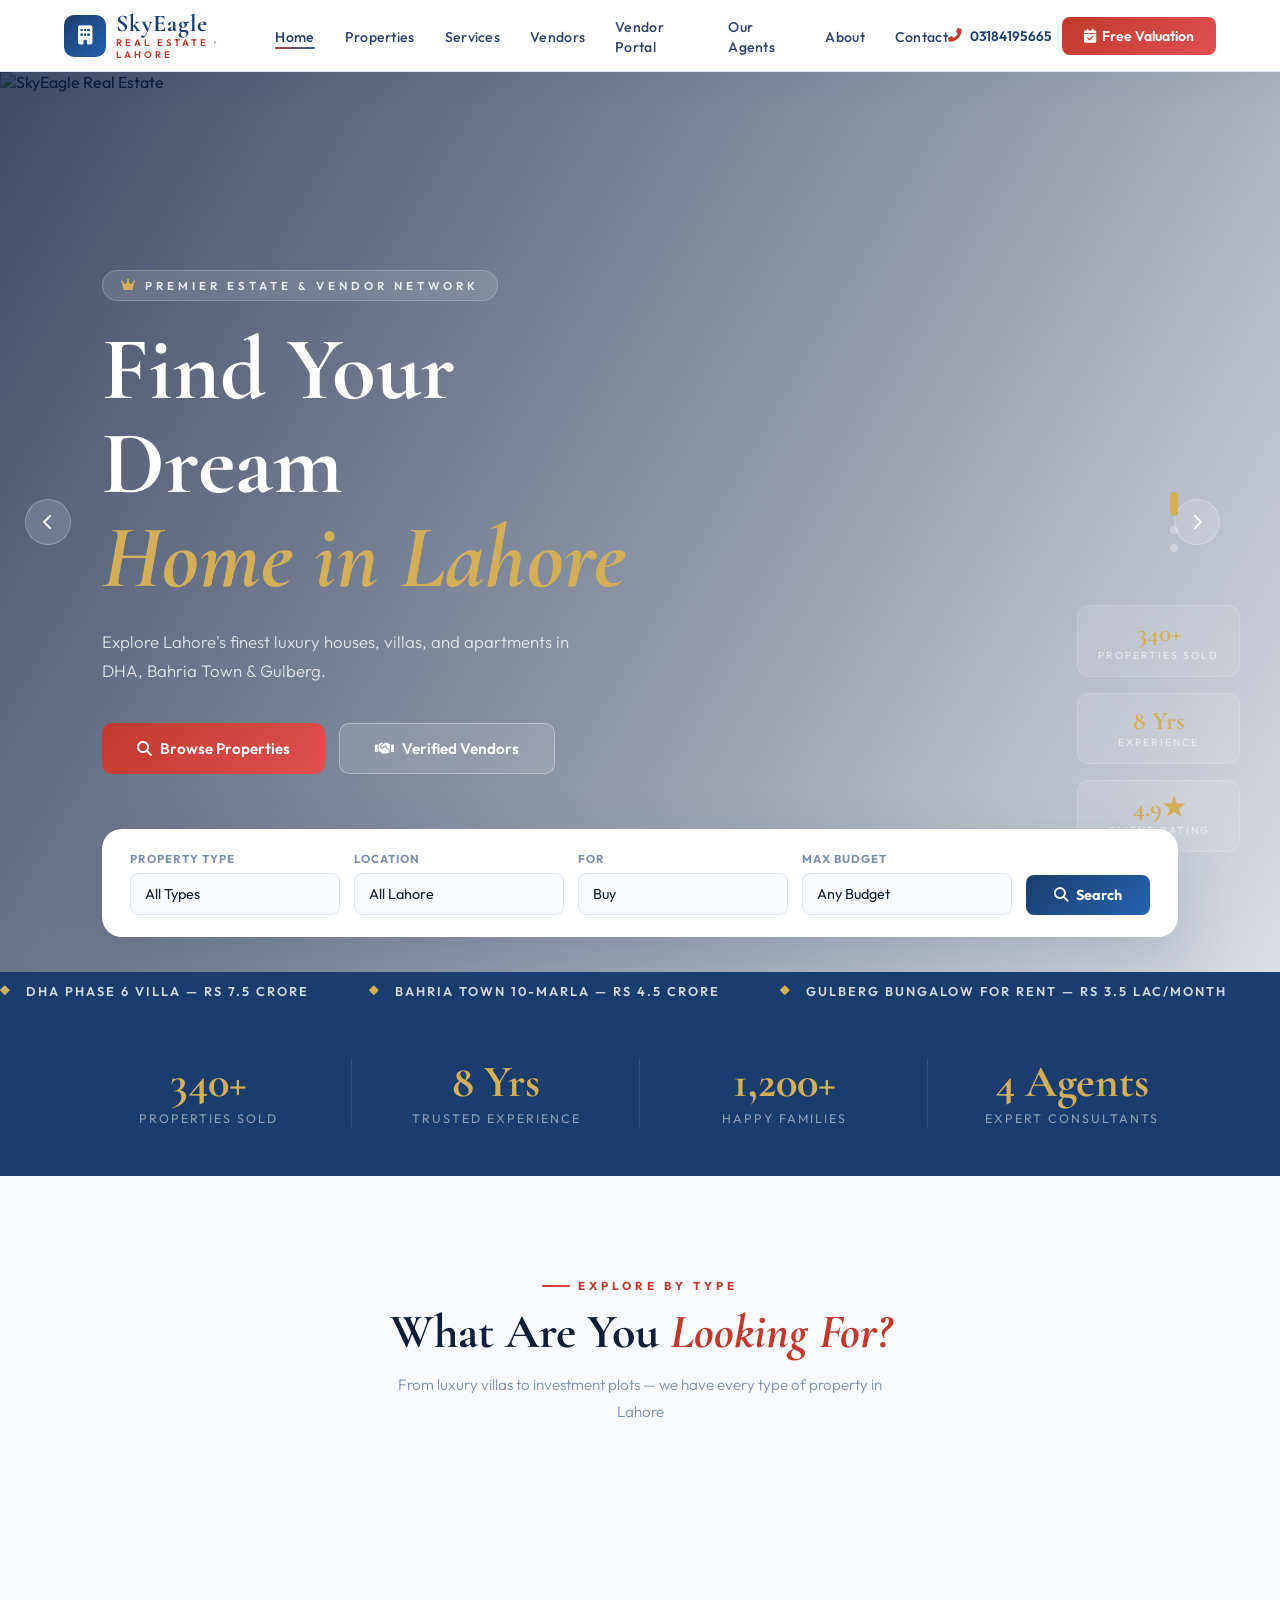
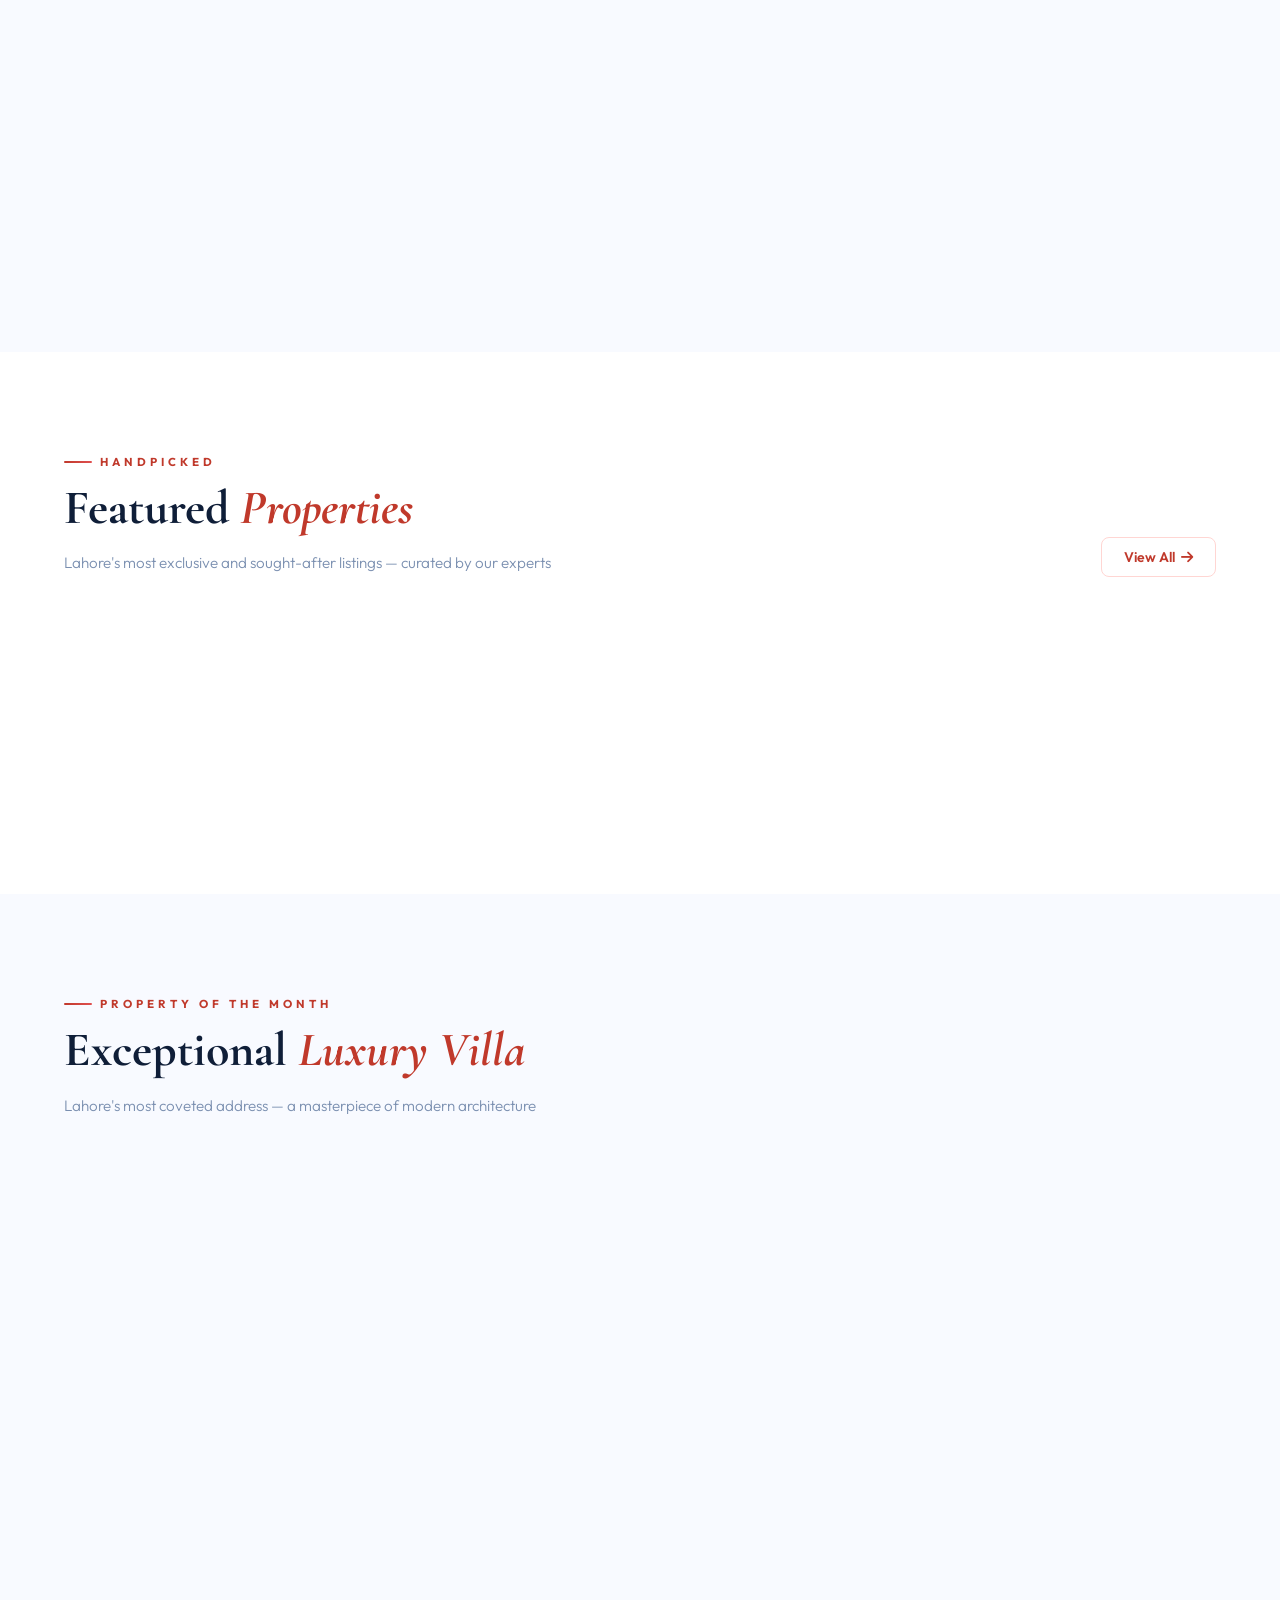
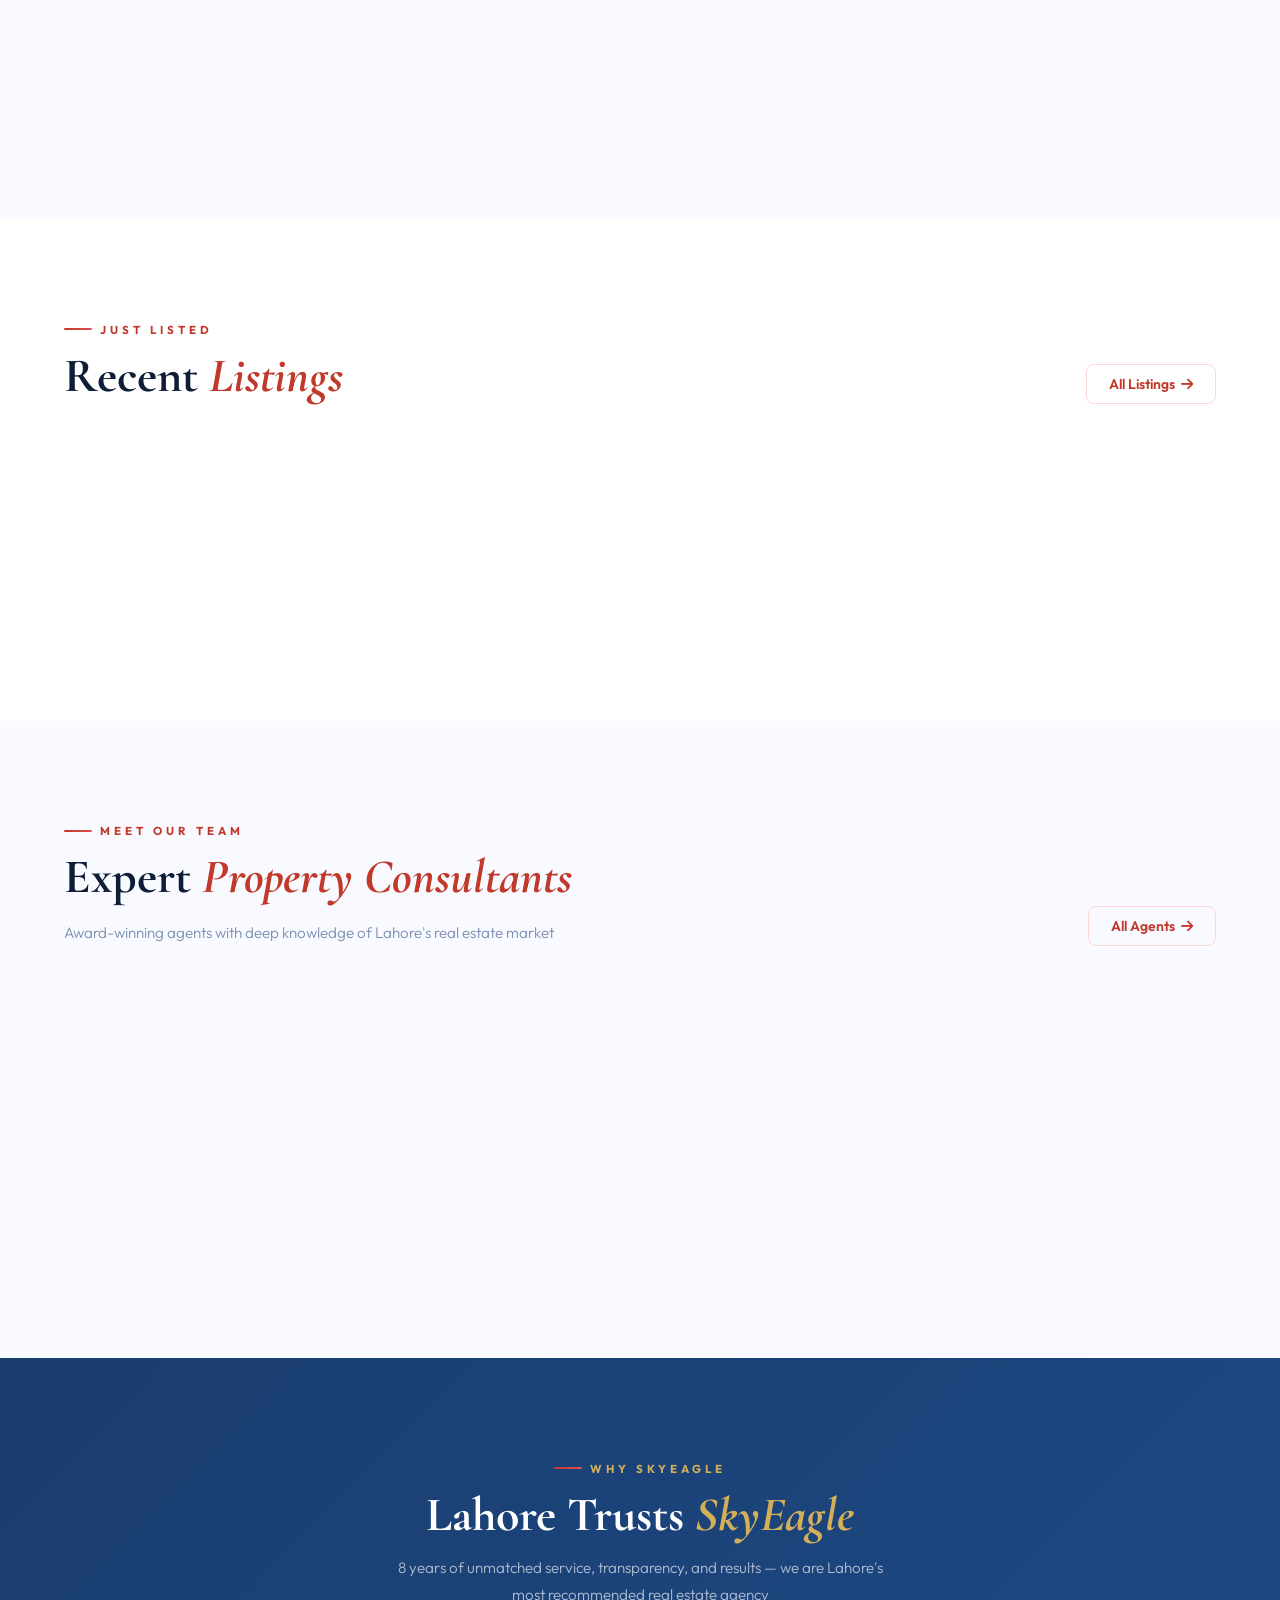
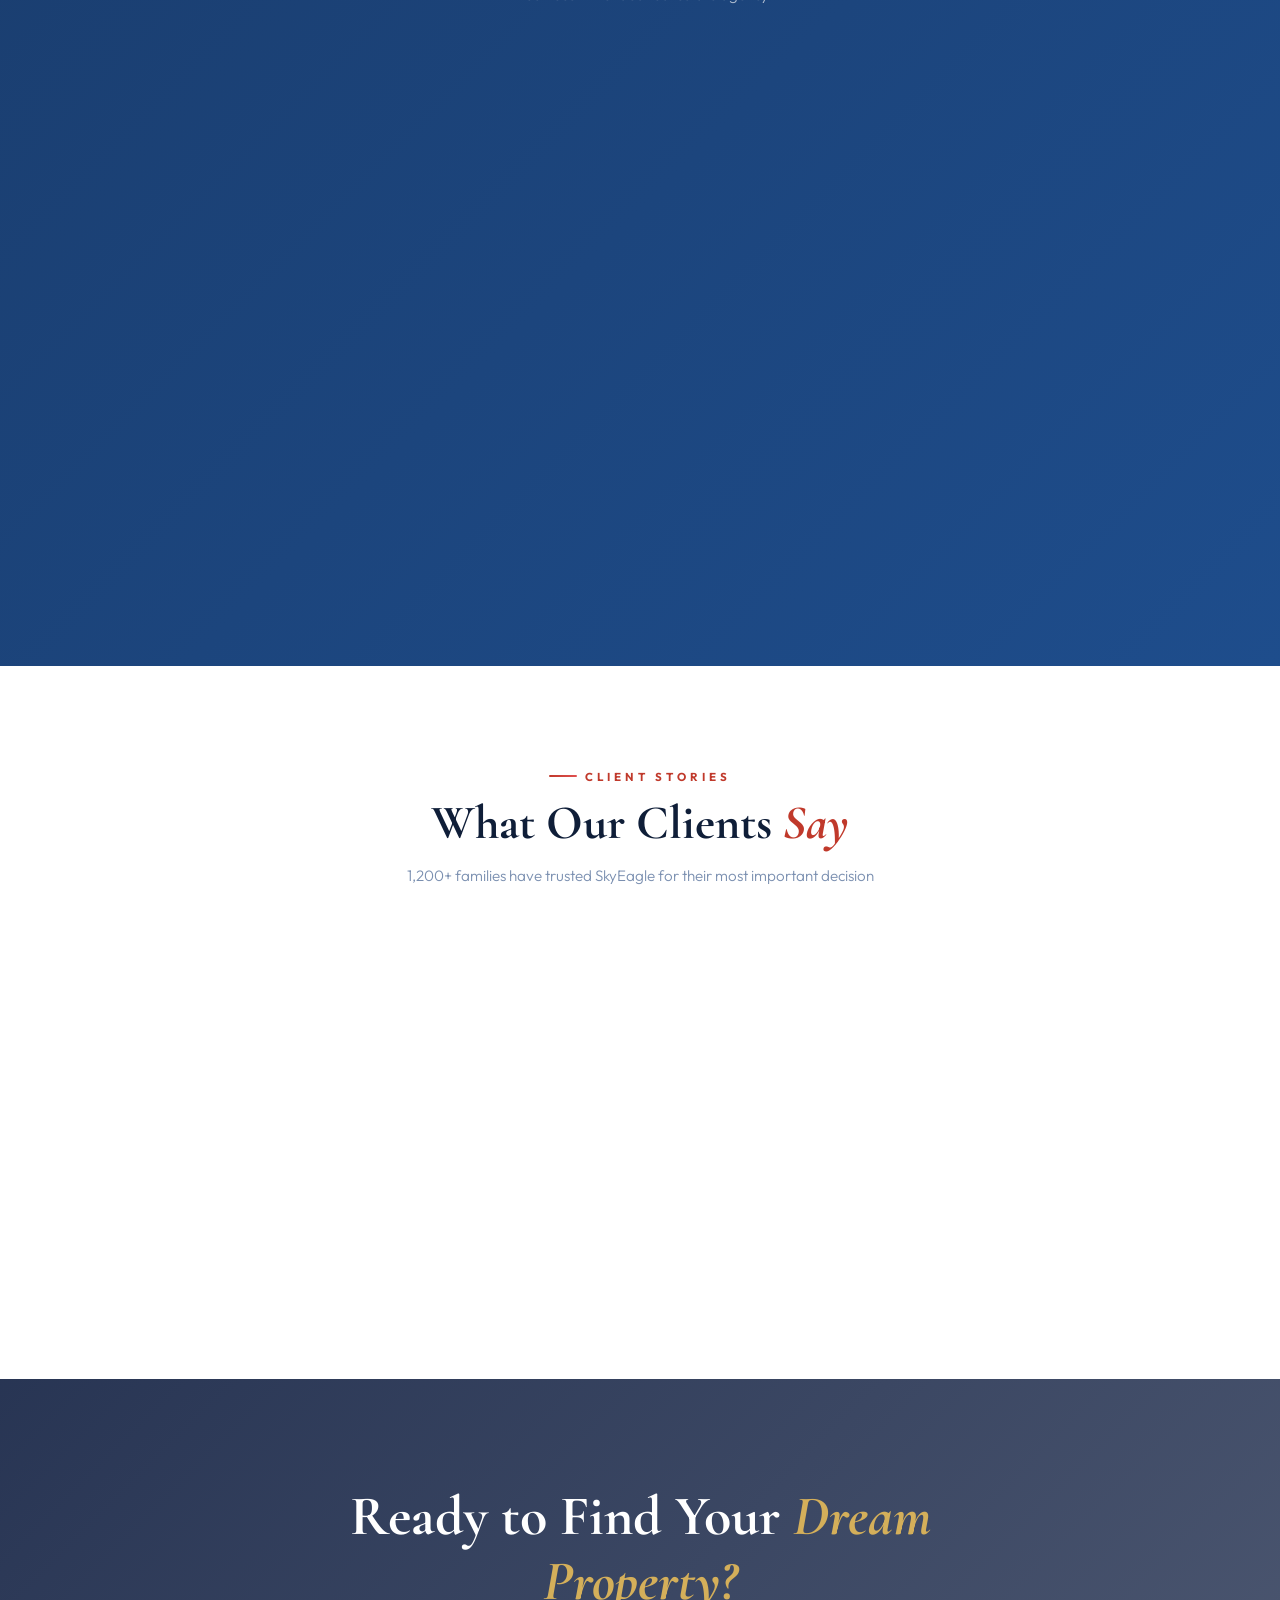
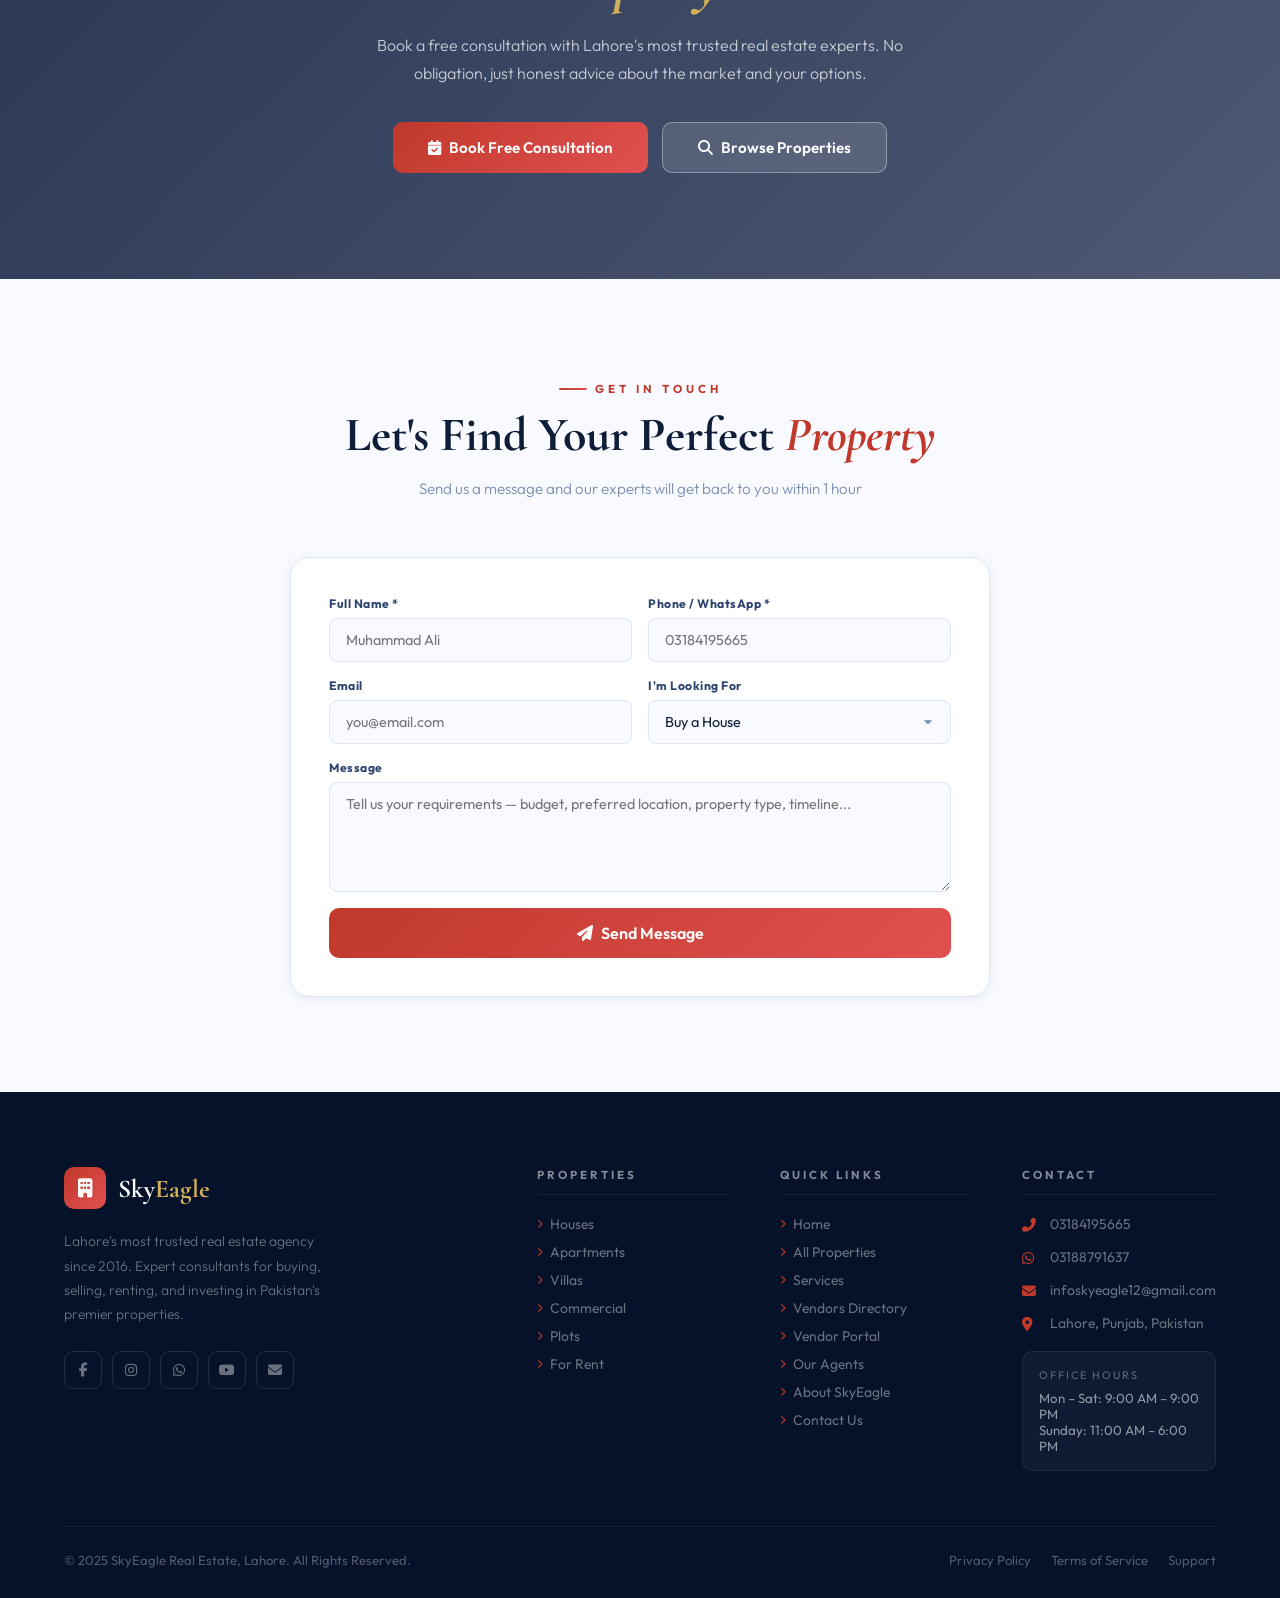
==== commit 0d0637dd: "Fix mobile hero section layout and add vendor ecosystem pages Co-authored-by: muhammadumairamir12-de" ====
--- a/index.html
+++ b/index.html
@@ -1,2420 +1,416 @@
-
-<!DOCTYPE html>
-<html lang="en">
-<head>
-    <meta charset="UTF-8">
-    <meta name="viewport" content="width=device-width, initial-scale=1.0">
-    <title>Zia Fitness Center - Multan</title>
-    <!-- Font Awesome for icons (social media, hamburger) -->
-    <link rel="stylesheet" href="https://cdnjs.cloudflare.com/ajax/libs/font-awesome/6.0.0-beta3/css/all.min.css">
-    <style>
-        /* General Styles */
-        :root {
-            --primary-blue: #007bff; /* A nice blue */
-            --light-blue: #e0f2ff; /* Very light blue */
-            --dark-blue: #0056b3; /* Darker blue for hover */
-            --white: #ffffff;
-            --black: #000000;
-            --text-color: #333;
-            --light-gray: #f8f9fa;
-        }
-
-        * {
-            margin: 0;
-            padding: 0;
-            box-sizing: border-box;
-            font-family: 'Arial', sans-serif;
-        }
-
-        body {
-            background-color: var(--white);
-            color: var(--text-color);
-            line-height: 1.6;
-            scroll-behavior: smooth;
-            overflow-x: hidden; /* Prevent horizontal scroll due to animations */
-        }
-
-        h1, h2, h3, h4, h5, h6 {
-            color: var(--black);
-            margin-bottom: 15px;
-        }
-
-        p {
-            margin-bottom: 10px;
-        }
-
-        a {
-            text-decoration: none;
-            color: var(--primary-blue);
-            transition: color 0.3s ease;
-        }
-
-        a:hover {
-            color: var(--dark-blue);
-        }
-
-        .container {
-            max-width: 1200px;
-            margin: 0 auto;
-            padding: 20px;
-        }
-
-        .text-center {
-            text-align: center;
-        }
-
-        .btn {
-            display: inline-block;
-            background-color: var(--primary-blue);
-            color: var(--white);
-            padding: 12px 25px;
-            border-radius: 5px;
-            transition: background-color 0.3s ease, transform 0.2s ease;
-            border: none;
-            cursor: pointer;
-            font-size: 1rem;
-            text-align: center;
-        }
-
-        .btn:hover {
-            background-color: var(--dark-blue);
-            transform: translateY(-2px);
-            color: var(--white); /* Ensure text remains white */
-        }
-
-        /* --- Welcome Splash Screen --- */
-        #splash-screen {
-            position: fixed;
-            top: 0;
-            left: 0;
-            width: 100%;
-            height: 100%;
-            background: linear-gradient(45deg, var(--primary-blue), var(--light-blue));
-            display: flex;
-            justify-content: center;
-            align-items: center;
-            z-index: 9999;
-            opacity: 1;
-            visibility: visible;
-            transition: opacity 1s ease-out, visibility 1s ease-out;
-        }
-        #splash-screen.fade-out {
-            opacity: 0;
-            visibility: hidden;
-        }
-        #splash-screen h1 {
-            color: var(--white);
-            font-size: 3rem;
-            text-shadow: 3px 3px 5px rgba(0,0,0,0.3);
-            /* Double animate effect */
-            animation: doublePulse 2s infinite alternate ease-in-out; 
-        }
-        @keyframes doublePulse {
-            0% { 
-                transform: scale(0.9); 
-                opacity: 0.7; 
-                text-shadow: 2px 2px 4px rgba(0,0,0,0.3); 
-            }
-            50% { 
-                transform: scale(1.08); 
-                opacity: 1; 
-                text-shadow: 4px 4px 8px rgba(0,0,0,0.5); 
-            }
-            100% { 
-                transform: scale(0.9); 
-                opacity: 0.7; 
-                text-shadow: 2px 2px 4px rgba(0,0,0,0.3); 
-            }
-        }
-
-        /* --- Privacy Policy Modal --- */
-        #privacy-modal-overlay {
-            position: fixed;
-            top: 0;
-            left: 0;
-            width: 100%;
-            height: 100%;
-            background-color: rgba(0, 0, 0, 0.7);
-            display: flex;
-            justify-content: center;
-            align-items: center;
-            z-index: 9998; /* Below splash screen, above everything else */
-            opacity: 0;
-            visibility: hidden;
-            transition: opacity 0.5s ease-out, visibility 0.5s ease-out;
-        }
-        #privacy-modal-overlay.show {
-            opacity: 1;
-            visibility: visible;
-        }
-        #privacy-modal-content {
-            background-color: var(--white);
-            padding: 30px;
-            border-radius: 10px;
-            max-width: 700px;
-            width: 90%;
-            box-shadow: 0 5px 20px rgba(0, 0, 0, 0.3);
-            text-align: left;
-            transform: translateY(20px);
-            opacity: 0;
-            transition: transform 0.3s ease-out, opacity 0.3s ease-out;
-        }
-        #privacy-modal-overlay.show #privacy-modal-content {
-            transform: translateY(0);
-            opacity: 1;
-        }
-        #privacy-modal-content h2 {
-            color: var(--primary-blue);
-            margin-bottom: 20px;
-            text-align: center;
-        }
-        #privacy-policy-text {
-            max-height: 400px; /* Make policy text scrollable */
-            overflow-y: auto;
-            margin-bottom: 20px;
-            padding-right: 10px; /* For scrollbar space */
-            color: var(--text-color);
-            font-size: 0.95rem;
-            line-height: 1.8;
-        }
-        #privacy-policy-text p {
-            margin-bottom: 15px;
-        }
-        .privacy-buttons {
-            display: flex;
-            justify-content: center;
-            gap: 15px;
-            margin-top: 20px;
-        }
-        .privacy-buttons .btn {
-            flex: 1;
-            max-width: 150px;
-        }
-
-
-        /* Header */
-        header {
-            background-color: var(--white);
-            padding: 15px 20px;
-            box-shadow: 0 2px 10px rgba(0, 0, 0, 0.1);
-            position: sticky;
-            top: 0;
-            z-index: 1000;
-            display: flex;
-            justify-content: space-between;
-            align-items: center;
-        }
-
-        .logo {
-            font-size: 1.8rem;
-            font-weight: bold;
-            color: var(--primary-blue);
-        }
-
-        /* Hamburger Menu */
-        .hamburger {
-            display: block; /* Always show hamburger for consistency with overlay */
-            width: 30px;
-            height: 25px;
-            position: relative;
-            cursor: pointer;
-            z-index: 1001;
-            margin-left: auto; /* Push to right */
-        }
-
-        .hamburger span {
-            display: block;
-            width: 100%;
-            height: 3px;
-            background-color: var(--primary-blue);
-            border-radius: 2px;
-            position: absolute;
-            left: 0;
-            transition: all 0.3s ease;
-        }
-
-        .hamburger span:nth-child(1) { top: 0; }
-        .hamburger span:nth-child(2) { top: 11px; }
-        .hamburger span:nth-child(3) { top: 22px; }
-
-        .hamburger.open span:nth-child(1) { transform: rotate(45deg); top: 11px; }
-        .hamburger.open span:nth-child(2) { opacity: 0; }
-        .hamburger.open span:nth-child(3) { transform: rotate(-45deg); top: 11px; }
-
-/* Mobile Navigation Overlay (Updated for visibility and smaller size) */
-        .mobile-nav-overlay {
-            position: fixed;
-            top: 0;
-            right: -320px; 
-            width: 100%; 
-            max-width: 280px; /* Menu ki chaurai thodi kam ki */
-            height: 100vh;
-            background: linear-gradient(to bottom, var(--primary-blue), var(--light-blue)); 
-            display: flex;
-            flex-direction: column;
-            align-items: flex-start; 
-            /* YAHAN PADDING-TOP 80px KI HAI TAAKE HEADER KE PICHE KUCH NA CHHUPE */
-            padding: 80px 20px 20px 20px; 
-            transition: transform 0.4s ease-in-out, right 0.4s ease-in-out;
-            transform: translateX(0%); 
-            box-shadow: -5px 0 15px rgba(0,0,0,0.2); 
-            z-index: 999;
-            overflow-y: auto; 
-        }
-
-        .mobile-nav-overlay.open {
-            right: 0; 
-        }
-
-        .mobile-nav-overlay ul {
-            list-style: none;
-            padding: 0;
-            text-align: left;
-            width: 100%; 
-        }
-
-        .mobile-nav-overlay ul li {
-            margin-bottom: 10px; /* Lines ke darmiyan fasla kam kiya */
-            border-bottom: 1px solid rgba(255, 255, 255, 0.3);
-            padding-bottom: 8px; /* Padding kam ki */
-        }
-        
-        .mobile-nav-overlay ul li:last-child {
-            border-bottom: none;
-        }
-
-        .mobile-nav-overlay ul li a {
-            color: var(--black); 
-            font-size: 1.1rem; /* FONT SIZE CHOTA KAR DIYA (Pehle 1.5rem tha) */
-            font-weight: 600;
-            display: block;
-            padding: 8px 10px;
-            transition: color 0.3s ease, background-color 0.3s ease;
-        }
-
-        .mobile-nav-overlay ul li a:hover, .mobile-nav-overlay ul li a.active {
-            color: var(--white); 
-            background-color: var(--dark-blue); 
-            border-radius: 5px;
-        }
-
-        /* Fixed Contact Buttons */
-        .fixed-contact-buttons {
-            position: fixed;
-            right: 15px;
-            top: 50%;
-            transform: translateY(-50%);
-            z-index: 900;
-            display: flex;
-            flex-direction: column;
-            gap: 15px;
-        }
-
-        .fixed-contact-buttons a {
-            display: flex;
-            justify-content: center;
-            align-items: center;
-            width: 50px;
-            height: 50px;
-            border-radius: 50%;
-            font-size: 1.5rem;
-            color: var(--white);
-            box-shadow: 0 4px 8px rgba(0, 0, 0, 0.2);
-            transition: transform 0.3s ease, box-shadow 0.3s ease;
-        }
-
-        .fixed-contact-buttons a:hover {
-            transform: scale(1.1);
-            box-shadow: 0 6px 12px rgba(0, 0, 0, 0.3);
-        }
-
-        .fixed-contact-buttons .whatsapp { background-color: #25D366; }
-        .fixed-contact-buttons .call { background-color: var(--primary-blue); }
-
-        /* Live Notifications (Integrated from second snippet) */
-        #live-notifications {
-            position: fixed;
-            bottom: 30px;
-            left: 30px;
-            z-index: 9999;
-            display: flex;
-            flex-direction: column;
-            gap: 15px; 
-        }
-
-        .gym-notif {
-            background-color: #ffffff; /* White Box */
-            border-left: 5px solid var(--primary-blue); /* Vibrant Blue Border */
-            border-radius: 8px;
-            padding: 15px;
-            width: 320px;
-            display: flex;
-            align-items: center;
-            gap: 15px;
-            box-shadow: 0 10px 25px rgba(0, 0, 0, 0.15); /* Soft shadow */
-            
-            /* Animation */
-            transform: translateX(-150%);
-            opacity: 0;
-            transition: all 0.6s cubic-bezier(0.68, -0.55, 0.265, 1.55); 
-        }
-
-        .gym-notif.show {
-            transform: translateX(0);
-            opacity: 1;
-        }
-
-        /* Real Image Styles */
-        .notif-image {
-            width: 50px;
-            height: 50px;
-            border-radius: 50%;
-            object-fit: cover; 
-            border: 2px solid var(--primary-blue); /* Blue border around image */
-            flex-shrink: 0;
-        }
-
-        .notif-text {
-            display: flex;
-            flex-direction: column;
-            gap: 4px;
-        }
-
-        .notif-name {
-            font-size: 0.95rem;
-            font-weight: bold;
-            color: #111111; /* Dark text for white background */
-        }
-
-        .notif-action {
-            font-size: 0.85rem;
-            color: #555555; /* Grey text for action */
-        }
-
-        .notif-time {
-            font-size: 0.75rem;
-            color: var(--primary-blue); /* Blue color for time & verification */
-            font-weight: bold;
-            margin-top: 3px;
-        }
-
-
-        /* Main Content Area */
-        #main-content {
-            min-height: calc(100vh - 120px); /* Adjust based on header/footer height */
-            padding-top: 20px; /* Space for sticky header */
-        }
-
-        .page-section {
-            display: none; /* Hide all pages by default, JS will show one */
-            padding: 40px 0;
-            margin-bottom: 30px;
-            border-bottom: 1px solid var(--light-gray);
-        }
-        .page-section:last-child {
-            border-bottom: none;
-            margin-bottom: 0;
-        }
-
-        /* 1. Home Page */
-        #home-page {
-            display: block; /* Default visible page */
-            padding: 0;
-        }
-
-        .hero-section {
-            position: relative;
-            height: 80vh;
-            display: flex;
-            justify-content: center;
-            align-items: center;
-            overflow: hidden;
-            text-align: center;
-            color: var(--white);
-        }
-
-        .hero-bg-slider {
-            position: absolute;
-            top: 0;
-            left: 0;
-            width: 100%;
-            height: 100%;
-            background-size: cover;
-            background-position: center;
-            transition: opacity 1.5s ease-in-out;
-            opacity: 0;
-            z-index: 1;
-        }
-        .hero-bg-slider.active {
-            opacity: 1;
-        }
-
-        .hero-content {
-            position: relative;
-            z-index: 2;
-            padding: 20px;
-            /* REMOVED: background-color: rgba(0, 0, 0, 0.5); */ /* Semi-transparent overlay for text readability */
-            border-radius: 10px;
-            max-width: 800px;
-        }
-
-        .hero-content h1 {
-            font-size: 3.5rem;
-            margin-bottom: 15px;
-            color: var(--white);
-            text-shadow: 2px 2px 4px rgba(0, 0, 0, 0.7);
-        }
-
-        .hero-content p {
-            font-size: 1.5rem;
-            margin-bottom: 30px;
-            color: var(--white);
-            text-shadow: 1px 1px 2px rgba(0, 0, 0, 0.7);
-        }
-
-        .quick-stats {
-            display: flex;
-            justify-content: space-around;
-            margin-top: 40px;
-            flex-wrap: wrap; /* Allow wrapping on small screens */
-            gap: 20px;
-            background-color: var(--light-blue);
-            padding: 30px 20px;
-            border-radius: 8px;
-            box-shadow: 0 4px 15px rgba(0, 0, 0, 0.1);
-        }
-
-        .stat-item {
-            text-align: center;
-            flex: 1;
-            min-width: 150px; /* Minimum width for each stat */
-        }
-
-        .stat-item h3 {
-            font-size: 2.5rem;
-            color: var(--primary-blue);
-            margin-bottom: 5px;
-        }
-
-        .stat-item p {
-            font-size: 1.1rem;
-            color: var(--text-color);
-        }
-        
-        /* Home Page - Why Choose Us section */
-        .why-choose-us {
-            margin-top: 50px;
-            padding: 40px 0;
-            background-color: var(--white);
-        }
-        .why-choose-us h2 {
-            color: var(--primary-blue);
-            text-align: center;
-            margin-bottom: 40px;
-        }
-        .features-grid {
-            display: grid;
-            grid-template-columns: repeat(auto-fit, minmax(280px, 1fr));
-            gap: 30px;
-        }
-        .feature-item {
-            text-align: center;
-            padding: 25px;
-            background-color: var(--light-gray);
-            border-radius: 10px;
-            box-shadow: 0 5px 15px rgba(0, 0, 0, 0.08);
-            transition: transform 0.3s ease, box-shadow 0.3s ease;
-        }
-        .feature-item:hover {
-            transform: translateY(-8px);
-            box-shadow: 0 8px 20px rgba(0, 0, 0, 0.15);
-        }
-        .feature-item i {
-            font-size: 3.5rem;
-            color: var(--primary-blue);
-            margin-bottom: 15px;
-        }
-        .feature-item h3 {
-            font-size: 1.4rem;
-            color: var(--black);
-            margin-bottom: 10px;
-        }
-        .feature-item p {
-            font-size: 0.95rem;
-            color: var(--text-color);
-        }
-
-
-        /* 2. About Us */
-        #about-page h2 { color: var(--primary-blue); }
-        .about-content {
-            display: flex;
-            flex-wrap: wrap;
-            gap: 30px;
-            align-items: center;
-        }
-        .about-text, .about-images {
-            flex: 1;
-            min-width: 300px;
-        }
-        .about-images {
-            display: grid;
-            grid-template-columns: repeat(auto-fit, minmax(150px, 1fr));
-            gap: 10px;
-        }
-        .about-images img {
-            width: 100%;
-            height: 150px;
-            object-fit: cover;
-            border-radius: 8px;
-            box-shadow: 0 2px 8px rgba(0, 0, 0, 0.1);
-        }
-
-        /* 3. Membership Packages */
-        #membership-page h2 { color: var(--primary-blue); }
-        .package-grid {
-            display: grid;
-            grid-template-columns: repeat(auto-fit, minmax(280px, 1fr));
-            gap: 30px;
-            margin-top: 30px;
-        }
-
-        .package-card {
-            background-color: var(--light-gray);
-            border-radius: 10px;
-            padding: 30px;
-            text-align: center;
-            box-shadow: 0 5px 15px rgba(0, 0, 0, 0.1);
-            transition: transform 0.3s ease, box-shadow 0.3s ease;
-            display: flex;
-            flex-direction: column;
-            justify-content: space-between;
-        }
-
-        .package-card:hover {
-            transform: translateY(-10px);
-            box-shadow: 0 8px 20px rgba(0, 0, 0, 0.2);
-        }
-
-        .package-card h3 {
-            color: var(--primary-blue);
-            font-size: 1.8rem;
-            margin-bottom: 15px;
-        }
-
-        .package-card .price {
-            font-size: 2.5rem;
-            font-weight: bold;
-            color: var(--black);
-            margin-bottom: 20px;
-        }
-
-        .package-card .price span {
-            font-size: 1rem;
-            font-weight: normal;
-            color: var(--text-color);
-        }
-
-        .package-card ul {
-            list-style: none;
-            padding: 0;
-            margin-bottom: 30px;
-            flex-grow: 1;
-        }
-
-        .package-card ul li {
-            margin-bottom: 10px;
-            font-size: 1rem;
-            color: var(--text-color);
-            display: flex;
-            align-items: center;
-            justify-content: center;
-        }
-        .package-card ul li i {
-            margin-right: 8px;
-            color: #28a745; /* Green checkmark */
-        }
-        .package-card ul li.unavailable i {
-             color: #dc3545; /* Red cross */
-        }
-        .package-card ul li.unavailable {
-            text-decoration: line-through;
-            color: #6c757d;
-        }
-
-        /* Membership FAQ */
-        .membership-faq {
-            margin-top: 50px;
-        }
-        .membership-faq h3 {
-            text-align: center;
-            color: var(--primary-blue);
-            margin-bottom: 30px;
-        }
-        .faq-item {
-            background-color: var(--white);
-            border: 1px solid var(--light-gray);
-            border-radius: 8px;
-            margin-bottom: 15px;
-            overflow: hidden;
-        }
-        .faq-question {
-            padding: 15px 20px;
-            background-color: var(--light-gray);
-            cursor: pointer;
-            display: flex;
-            justify-content: space-between;
-            align-items: center;
-            font-weight: bold;
-            color: var(--black);
-            transition: background-color 0.3s ease;
-        }
-        .faq-question:hover {
-            background-color: #e9ecef;
-        }
-        .faq-question i {
-            transition: transform 0.3s ease;
-        }
-        .faq-question.active i {
-            transform: rotate(180deg);
-        }
-        .faq-answer {
-            padding: 0 20px;
-            max-height: 0;
-            overflow: hidden;
-            transition: max-height 0.4s ease-out, padding 0.4s ease-out;
-            color: var(--text-color);
-        }
-        .faq-answer.show {
-            max-height: 200px; /* Adjust based on expected content height */
-            padding: 15px 20px;
-        }
-
-
-        /* 4. Our Trainers (Doctor-like design) */
-        #trainers-page h2 { color: var(--primary-blue); text-align: center;}
-        
-        .trainer-profile-row {
-            display: flex;
-            flex-direction: row; /* Default for desktop */
-            align-items: center;
-            gap: 30px;
-            background-color: var(--light-gray);
-            border-radius: 10px;
-            padding: 30px;
-            box-shadow: 0 5px 15px rgba(0, 0, 0, 0.1);
-            margin-bottom: 30px;
-            transition: transform 0.3s ease, box-shadow 0.3s ease;
-        }
-        .trainer-profile-row:hover {
-            transform: translateY(-8px);
-            box-shadow: 0 8px 20px rgba(0, 0, 0, 0.15);
-        }
-
-        .trainer-img-container {
-            flex-shrink: 0; /* Don't shrink image container */
-            width: 200px; /* Fixed width for desktop image */
-            height: 200px; /* Fixed height */
-            border-radius: 50%;
-            overflow: hidden;
-            border: 5px solid var(--primary-blue);
-            box-shadow: 0 2px 10px rgba(0, 0, 0, 0.15);
-        }
-
-        .trainer-img {
-            width: 100%;
-            height: 100%;
-            object-fit: cover;
-            display: block;
-        }
-
-        .trainer-info {
-            flex-grow: 1; /* Allow info to take remaining space */
-        }
-
-        .trainer-name {
-            font-size: 2rem;
-            color: var(--black);
-            margin-bottom: 5px;
-        }
-
-        .trainer-credentials {
-            font-size: 1.1rem;
-            color: var(--primary-blue);
-            font-weight: bold;
-            margin-bottom: 8px;
-        }
-
-        .trainer-specialty {
-            font-size: 1rem;
-            color: var(--text-color);
-            margin-bottom: 10px;
-            font-style: italic;
-        }
-
-        .trainer-experience {
-            font-size: 0.95rem;
-            color: #555;
-            margin-bottom: 15px;
-            display: flex;
-            align-items: center;
-        }
-        .trainer-experience i {
-            margin-right: 8px;
-            color: #28a745; /* Green for award icon */
-        }
-
-        .trainer-bio {
-            font-size: 1rem;
-            color: var(--text-color);
-            margin-bottom: 20px;
-        }
-        
-        /* 5. Transformations */
-        #transformations-page h2 { color: var(--primary-blue); }
-        .transformation-grid {
-            display: grid;
-            grid-template-columns: repeat(auto-fit, minmax(300px, 1fr));
-            gap: 30px;
-            margin-top: 30px;
-        }
-
-        .transformation-card {
-            background-color: var(--light-gray);
-            border-radius: 10px;
-            overflow: hidden;
-            box-shadow: 0 5px 15px rgba(0, 0, 0, 0.1);
-            transition: transform 0.3s ease, box-shadow 0.3s ease;
-        }
-
-        .transformation-card:hover {
-            transform: translateY(-10px);
-            box-shadow: 0 8px 20px rgba(0, 0, 0, 0.2);
-        }
-
-        .transformation-card img {
-            width: 100%;
-            height: 250px;
-            object-fit: cover;
-        }
-
-        .transformation-card .story {
-            padding: 20px;
-            text-align: center;
-        }
-
-        .transformation-card .story h4 {
-            color: var(--black);
-            font-size: 1.2rem;
-            margin-bottom: 10px;
-        }
-        .transformation-card .story p {
-            font-size: 0.95rem;
-            color: var(--text-color);
-        }
-
-        /* 6. Gallery */
-        #gallery-page h2 { color: var(--primary-blue); }
-        .gallery-grid {
-            display: grid;
-            grid-template-columns: repeat(auto-fit, minmax(280px, 1fr));
-            gap: 15px;
-            margin-top: 30px;
-        }
-
-        .gallery-item {
-            overflow: hidden;
-            border-radius: 8px;
-            box-shadow: 0 2px 8px rgba(0, 0, 0, 0.1);
-            transition: transform 0.3s ease;
-        }
-
-        .gallery-item:hover {
-            transform: scale(1.03);
-        }
-
-        .gallery-item img {
-            width: 100%;
-            height: 200px;
-            object-fit: cover;
-            display: block;
-        }
-
-        /* 7. Reviews */
-        #reviews-page h2 { color: var(--primary-blue); }
-        .reviews-section {
-            background-color: var(--light-blue);
-            padding: 40px;
-            border-radius: 10px;
-            text-align: center;
-            box-shadow: 0 5px 15px rgba(0, 0, 0, 0.1);
-            margin-top: 30px;
-        }
-
-        .reviews-section .rating {
-            font-size: 3rem;
-            font-weight: bold;
-            color: var(--primary-blue);
-            margin-bottom: 10px;
-        }
-
-        .reviews-section .stars {
-            color: #ffc107; /* Gold color for stars */
-            font-size: 1.5rem;
-            margin-bottom: 20px;
-        }
-
-        .testimonial-grid {
-            display: grid;
-            grid-template-columns: repeat(auto-fit, minmax(280px, 1fr));
-            gap: 25px;
-            margin-top: 30px;
-        }
-
-        .testimonial-card {
-            background-color: var(--white);
-            padding: 25px;
-            border-radius: 8px;
-            box-shadow: 0 2px 10px rgba(0, 0, 0, 0.08);
-            text-align: left;
-            position: relative;
-        }
-        .testimonial-card i.fa-quote-left {
-            position: absolute;
-            top: 15px;
-            left: 15px;
-            font-size: 2rem;
-            color: rgba(0, 0, 0, 0.1);
-        }
-
-        .testimonial-card p {
-            font-style: italic;
-            margin-bottom: 15px;
-            color: var(--text-color);
-            padding-left: 30px; /* Space for quote icon */
-        }
-
-        .testimonial-card .client-name {
-            font-weight: bold;
-            color: var(--black);
-            text-align: right;
-            display: block;
-        }
-
-        /* 8. Classes Schedule */
-        #classes-page h2 { color: var(--primary-blue); text-align: center;}
-        .schedule-table-container {
-            margin-top: 30px;
-            overflow-x: auto; /* Make table scrollable on small screens */
-            background-color: var(--white);
-            border-radius: 8px;
-            box-shadow: 0 5px 15px rgba(0, 0, 0, 0.1);
-            padding: 20px;
-        }
-        .schedule-table {
-            width: 100%;
-            border-collapse: collapse;
-            min-width: 600px; /* Ensure table is wide enough for content */
-        }
-        .schedule-table th, .schedule-table td {
-            border: 1px solid var(--light-gray);
-            padding: 12px;
-            text-align: center;
-        }
-        .schedule-table th {
-            background-color: var(--primary-blue);
-            color: var(--white);
-            font-weight: bold;
-            text-transform: uppercase;
-            font-size: 0.9rem;
-        }
-        .schedule-table tbody tr:nth-child(even) {
-            background-color: #f2f2f2;
-        }
-        .schedule-table td {
-            color: var(--text-color);
-            font-size: 0.95rem;
-        }
-        .schedule-table td strong {
-            color: var(--dark-blue);
-        }
-        .class-description {
-            font-size: 0.85rem;
-            color: #555;
-            display: block;
-            margin-top: 5px;
-        }
-
-
-        /* 9. Contact */
-        #contact-page h2 { color: var(--primary-blue); }
-        .contact-details {
-            display: flex;
-            flex-wrap: wrap;
-            gap: 30px;
-            margin-bottom: 30px;
-        }
-        .contact-info, .contact-map {
-            flex: 1;
-            min-width: 300px;
-        }
-        .contact-info p {
-            margin-bottom: 8px;
-            display: flex;
-            align-items: center;
-        }
-        .contact-info p i {
-            margin-right: 10px;
-            color: var(--primary-blue);
-            font-size: 1.2rem;
-        }
-        .contact-map iframe {
-            width: 100%;
-            height: 300px;
-            border: 0;
-            border-radius: 8px;
-            box-shadow: 0 4px 10px rgba(0, 0, 0, 0.1);
-        }
-
-        /* 10. Video Hub (Provided Code Integration) */
-        #video-hub-page {
-            background-color: #0f0f0f; /* Dark theme as in original */
-            color: #fff;
-            padding-top: 0; /* No extra padding for this page */
-            border-bottom: none;
-        }
-        #video-hub-page h2 { color: var(--white); } /* Adjust h2 for dark theme */
-        
-        /* --- HERO SECTION (BADA PLAYER) --- */
-        #video-hub-page .hero-section { /* Specificity for this page */
-            width: 100%;
-            height: 75vh; /* 75% of screen height */
-            background-color: #000;
-            display: flex;
-            justify-content: center;
-            align-items: center;
-            border-bottom: 3px solid #ff0000; /* Red bottom border */
-        }
-
-        #video-hub-page .hero-section video {
-            width: 100%;
-            height: 100%;
-            object-fit: contain; /* Video ko crop hone se bachata hai */
-            outline: none;
-        }
-
-        /* --- PLAYLIST SECTION (NICHE WALI VIDEOS) --- */
-        .playlist-container {
-            padding: 20px;
-            max-width: 1200px;
-            margin: 0 auto;
-        }
-
-        .playlist-title {
-            font-size: 1.5rem;
-            margin-bottom: 15px;
-            color: #fff;
-            border-left: 4px solid #ff0000;
-            padding-left: 10px;
-        }
-
-        .video-list {
-            display: flex;
-            gap: 15px;
-            overflow-x: auto; /* Scrollable if screen is small */
-            padding-bottom: 15px; /* Reduced padding as fixed buttons are moved */
-        }
-
-        /* Scrollbar design */
-        .video-list::-webkit-scrollbar {
-            height: 8px;
-        }
-        .video-list::-webkit-scrollbar-thumb {
-            background: #555;
-            border-radius: 4px;
-        }
-
-        /* Choti Video Cards */
-        .video-card {
-            min-width: 220px;
-            background-color: #222;
-            border-radius: 8px;
-            cursor: pointer;
-            overflow: hidden;
-            transition: transform 0.3s, border 0.3s;
-            border: 2px solid transparent;
-        }
-
-        .video-card:hover {
-            transform: translateY(-5px);
-            border-color: #555;
-        }
-
-        .video-card.active {
-            border-color: #ff0000; /* Red border for active video */
-            background-color: #333;
-        }
-
-        .thumbnail {
-            width: 100%;
-            height: 120px;
-            background-color: #000;
-            pointer-events: none; /* Taki sirf card par click ho */
-        }
-
-        .thumbnail video {
-            width: 100%;
-            height: 100%;
-            object-fit: cover;
-        }
-
-        .video-info {
-            padding: 10px;
-        }
-
-        .video-info h4 {
-            font-size: 1rem;
-            font-weight: normal;
-            color: #eee;
-        }
-
-        /* 11. Booking Page */
-        #booking-page h2 { color: var(--primary-blue); }
-        .booking-form {
-            background-color: var(--light-gray);
-            padding: 30px;
-            border-radius: 10px;
-            box-shadow: 0 5px 15px rgba(0, 0, 0, 0.1);
-            max-width: 600px;
-            margin: 30px auto 0;
-        }
-
-        .booking-form .form-group {
-            margin-bottom: 20px;
-        }
-
-        .booking-form label {
-            display: block;
-            margin-bottom: 8px;
-            font-weight: bold;
-            color: var(--text-color);
-        }
-
-        .booking-form input[type="text"],
-        .booking-form input[type="email"],
-        .booking-form input[type="tel"],
-        .booking-form input[type="datetime-local"],
-        .booking-form select,
-        .booking-form textarea {
-            width: 100%;
-            padding: 12px;
-            border: 1px solid #ccc;
-            border-radius: 5px;
-            font-size: 1rem;
-            color: var(--text-color);
-            background-color: var(--white);
-        }
-
-        .booking-form textarea {
-            resize: vertical;
-            min-height: 100px;
-        }
-
-        .booking-form .btn {
-            width: 100%;
-            padding: 15px;
-            font-size: 1.1rem;
-        }
-
-
-        /* Footer */
-        footer {
-            background-color: var(--dark-blue);
-            color: var(--white);
-            padding: 40px 20px;
-            text-align: center;
-            margin-top: 50px;
-        }
-
-        .social-icons {
-            margin-top: 20px;
-            display: flex;
-            justify-content: center;
-            gap: 25px;
-        }
-
-        .social-icons a {
-            color: var(--white);
-            font-size: 1.8rem;
-            width: 50px;
-            height: 50px;
-            line-height: 50px;
-            border-radius: 50%;
-            background-color: rgba(255, 255, 255, 0.1);
-            transition: background-color 0.3s ease, transform 0.3s ease, color 0.3s ease;
-        }
-
-        .social-icons a:hover {
-            background-color: var(--primary-blue);
-            transform: translateY(-5px) scale(1.1);
-            color: var(--white);
-        }
-        .developer-info {
-            margin-top: 30px;
-            font-size: 0.9rem;
-            color: rgba(255, 255, 255, 0.7);
-        }
-        .developer-info a {
-            color: var(--light-blue);
-            font-weight: bold;
-        }
-        .developer-info a:hover {
-            color: var(--white);
-            text-decoration: underline;
-        }
-
-
-        /* Media Queries for Responsiveness */
-        @media (max-width: 768px) {
-            .logo {
-                font-size: 1.5rem;
-            }
-
-            .mobile-nav-overlay {
-                width: 70vw; /* Larger on smaller mobiles */
-                max-width: none; /* Remove max-width on mobile */
-            }
-            .mobile-nav-overlay ul li a {
-                font-size: 1.3rem; /* Adjust font size for smaller screens */
-            }
-            .mobile-nav-overlay ul li {
-                margin-bottom: 15px;
-                padding-bottom: 10px;
-            }
-
-            #privacy-modal-content {
-                width: 95%; /* Adjust width for very small screens */
-                padding: 20px;
-            }
-            #privacy-modal-content h2 {
-                font-size: 1.5rem;
-            }
-            #privacy-policy-text {
-                max-height: 300px;
-                font-size: 0.85rem;
-            }
-            .privacy-buttons .btn {
-                max-width: none; /* Allow buttons to take full width of container */
-            }
-
-            .hero-content h1 {
-                font-size: 2.5rem;
-            }
-            .hero-content p {
-                font-size: 1.2rem;
-            }
-
-            .quick-stats {
-                flex-direction: column;
-            }
-            .stat-item {
-                margin-bottom: 20px;
-            }
-
-            .about-text, .about-images, .contact-info, .contact-map {
-                min-width: unset;
-                flex-basis: 100%;
-            }
-
-            .package-grid, .features-grid, .transformation-grid, .gallery-grid, .testimonial-grid {
-                grid-template-columns: 1fr;
-            }
-
-            /* Trainer profile for mobile */
-            .trainer-profile-row {
-                flex-direction: column; /* Stack image and info vertically */
-                text-align: center;
-            }
-            .trainer-img-container {
-                width: 150px; /* Smaller image on mobile */
-                height: 150px;
-                margin: 0 auto 20px auto; /* Center image */
-            }
-            .trainer-name {
-                font-size: 1.6rem;
-            }
-            .trainer-credentials {
-                font-size: 1rem;
-            }
-            .trainer-experience {
-                justify-content: center; /* Center icon and text */
-            }
-
-            .fixed-contact-buttons {
-                right: 10px;
-                top: auto;
-                bottom: 10px;
-                flex-direction: row;
-                transform: none;
-                width: auto; /* Let content determine width */
-                justify-content: flex-end; /* Align to right on mobile */
-                gap: 10px;
-            }
-            .fixed-contact-buttons a {
-                width: 45px;
-                height: 45px;
-                font-size: 1.3rem;
-            }
-
-            #live-notifications {
-                left: 10px; /* Adjust for padding on small screens */
-                bottom: 80px; /* Above fixed contact buttons */
-                max-width: calc(100% - 20px); /* Fill remaining width */
-            }
-            .gym-notif {
-                width: auto; 
-                padding: 10px;
-            }
-            .notif-image {
-                width: 40px;
-                height: 40px;
-            }
-            .notif-name {
-                font-size: 0.9rem;
-            }
-            .notif-action {
-                font-size: 0.8rem;
-            }
-            .notif-time {
-                font-size: 0.7rem;
-            }
-
-
-            #video-hub-page .hero-section {
-                height: 50vh; /* Shorter hero video on mobile */
-            }
-            .video-list {
-                padding-bottom: 0; /* No extra padding on small screens */
-            }
-        }
-    </style>
-</head>
-<body>
-
-    <!-- Welcome Splash Screen -->
-    <div id="splash-screen">
-        <h1>Welcome to Zia Fitness Center Multan!</h1>
-    </div>
-
-    <!-- Privacy Policy Modal -->
-    <div id="privacy-modal-overlay">
-        <div id="privacy-modal-content">
-            <h2>Privacy Policy for Zia Fitness Center</h2>
-            <div id="privacy-policy-text">
-                <p><strong>1. Introduction</strong></p>
-                <p>Welcome to Zia Fitness Center Multan. We are committed to protecting your privacy and handling your personal data in a transparent manner. This Privacy Policy explains how we collect, use, disclose, and safeguard your information when you visit our website, use our services, or interact with us.</p>
-
-                <p><strong>2. Information We Collect</strong></p>
-                <p>We may collect personal information that you voluntarily provide to us when you register for services, make a booking, fill out forms, or contact us. This may include:</p>
-                <ul>
-                    <li><strong>Personal Identifiers:</strong> Name, address, email address, phone number, date of birth.</li>
-                    <li><strong>Payment Information:</strong> Credit/debit card details (processed securely by third-party payment processors, we do not store full card details).</li>
-                    <li><strong>Health Information:</strong> Fitness goals, health history (only as necessary for personalized training and safety, provided voluntarily).</li>
-                    <li><strong>Usage Data:</strong> Information about how you access and use our website, including your IP address, browser type, pages viewed, and referral sources.</li>
-                </ul>
-
-                <p><strong>3. How We Use Your Information</strong></p>
-                <p>We use the information we collect for various purposes, including:</p>
-                <ul>
-                    <li>To provide and manage our services, including memberships, personal training, and group classes.</li>
-                    <li>To process your bookings and payments.</li>
-                    <li>To communicate with you about your account, services, and promotional offers.</li>
-                    <li>To personalize your fitness experience and offer tailored advice.</li>
-                    <li>To improve our website, services, and customer support.</li>
-                    <li>For internal record keeping, legal compliance, and fraud prevention.</li>
-                </ul>
-
-                <p><strong>4. Disclosure of Your Information</strong></p>
-                <p>We do not sell, trade, or rent your personal identification information to others. We may share generic aggregated demographic information not linked to any personal identification information regarding visitors and users with our business partners, trusted affiliates, and advertisers for the purposes outlined above.</p>
-                <p>We may use third-party service providers to help us operate our business and the Site or administer activities on our behalf, such as sending out newsletters or surveys. We may share your information with these third parties for those limited purposes provided that you have given us your permission.</p>
-
-                <p><strong>5. Data Security</strong></p>
-                <p>We adopt appropriate data collection, storage, and processing practices and security measures to protect against unauthorized access, alteration, disclosure, or destruction of your personal information, username, password, transaction information, and data stored on our Site.</p>
-
-                <p><strong>6. Your Rights</strong></p>
-                <p>You have the right to:</p>
-                <ul>
-                    <li>Access the personal data we hold about you.</li>
-                    <li>Request correction of inaccurate or incomplete data.</li>
-                    <li>Request deletion of your personal data, subject to certain legal obligations.</li>
-                    <li>Object to the processing of your data in certain circumstances.</li>
-                </ul>
-                <p>To exercise any of these rights, please contact us using the details below.</p>
-
-                <p><strong>7. Changes to This Privacy Policy</strong></p>
-                <p>Zia Fitness Center Multan has the discretion to update this privacy policy at any time. When we do, we will revise the updated date at the bottom of this page. We encourage Users to frequently check this page for any changes to stay informed about how we are helping to protect the personal information we collect.</p>
-
-                <p><strong>8. Contacting Us</strong></p>
-                <p>If you have any questions about this Privacy Policy, the practices of this site, or your dealings with this site, please contact us at:</p>
-                <p>Zia Fitness Center Multan<br>
-                Gulgasht, Multan, Pakistan<br>
-                Phone: +92 318 4195665 | +92 318 8791637<br>
-                Email: info@ziafitness.com</p>
-                <p><em>This document was last updated on March 04, 2026.</em></p>
-            </div>
-            <div class="privacy-buttons">
-                <button class="btn" onclick="acceptPrivacy()">Accept</button>
-                <button class="btn" onclick="closePrivacyModal()">Not Now</button>
-            </div>
-        </div>
-    </div>
-
-    <!-- Fixed Contact Buttons -->
-    <div class="fixed-contact-buttons">
-        <a href="https://wa.me/923188791637" target="_blank" class="whatsapp" title="WhatsApp Us">
-            <i class="fab fa-whatsapp"></i>
-        </a>
-        <a href="tel:+923184195665" class="call" title="Call Us">
-            <i class="fas fa-phone"></i>
-        </a>
-    </div>
-
-    <!-- Header -->
-    <header>
-        <div class="logo">Zia Fitness Center Multan</div>
-        <div class="hamburger" id="hamburger">
-            <span></span>
-            <span></span>
-            <span></span>
-        </div>
-    </header>
-<!-- Mobile Navigation Overlay (3 Lines Menu - Simple Words) -->
-    <div class="mobile-nav-overlay" id="mobileNavOverlay">
-        <ul>
-            <li><a href="#home-page" onclick="showPage('home-page');">Home</a></li>
-            <li><a href="#about-page" onclick="showPage('about-page');">About</a></li>
-            <li><a href="#membership-page" onclick="showPage('membership-page');">Packages</a></li>
-            <li><a href="#trainers-page" onclick="showPage('trainers-page');">Trainers</a></li>
-            <li><a href="#transformations-page" onclick="showPage('transformations-page');">Results</a></li>
-            <li><a href="#gallery-page" onclick="showPage('gallery-page');">Gallery</a></li>
-            <li><a href="#reviews-page" onclick="showPage('reviews-page');">Reviews</a></li>
-            <li><a href="#classes-page" onclick="showPage('classes-page');">Classes</a></li> 
-            <li><a href="#video-hub-page" onclick="showPage('video-hub-page');">Videos</a></li>
-            <li><a href="#booking-page" onclick="showPage('booking-page');">Booking</a></li>
-            <li><a href="#contact-page" onclick="showPage('contact-page');">Contact</a></li>
-        </ul>
-    </div>
-
-    <!-- Live Notifications -->
-    <div id="live-notifications">
-        <!-- Content will be injected by JavaScript -->
-    </div>
-
-    <!-- Main Content Area (All Pages will be loaded here) -->
-    <main id="main-content">
-
-        <!-- 1. HOME PAGE -->
-        <section id="home-page" class="page-section">
-            <div class="hero-section">
-                <div class="hero-bg-slider active" style="background-image: url('https://images.unsplash.com/photo-1534438327276-14e5300c3a48?q=80&w=1170&auto=format&fit=crop&ixlib=rb-4.1.0&ixid=M3wxMjA3fDB8MHxwaG90by1wYWdlfHx8fGVufDB8fHx8fA%3D%3D');"></div>
-                <div class="hero-bg-slider" style="background-image: url('https://plus.unsplash.com/premium_photo-1661265933107-85a5dbd815af?q=80&w=1118&auto=format&fit=crop&ixlib=rb-4.1.0&ixid=M3wxMjA3fDB8MHxwaG90by1wYWdlfHx8fGVufDB8fHx8fA%3D%3D');"></div>
-                <div class="hero-bg-slider" style="background-image: url('https://images.unsplash.com/photo-1581009146145-b5ef050c2e1e?q=80&w=1170&auto=format&fit=crop&ixlib=rb-4.1.0&ixid=M3wxMjA3fDB8MHxwaG90by1wYWdlfHx8fGVufDB8fHx8fA%3D%3D');"></div>
-                <div class="hero-bg-slider" style="background-image: url('https://images.unsplash.com/photo-1577221084712-45b0445d2b00?q=80&w=698&auto=format&fit=crop&ixlib=rb-4.1.0&ixid=M3wxMjA3fDB8MHxwaG90by1wYWdlfHx8fGVufDB8fHx8fA%3D%3D');"></div>
-                <div class="hero-bg-slider" style="background-image: url('https://plus.unsplash.com/premium_photo-1733328015522-c497d190f74b?q=80&w=1170&auto=format&fit=crop&ixlib=rb-4.1.0&ixid=M3wxMjA3fDB8MHxwaG90by1wYWdlfHx8fGVufDB8fHx8fA%3D%3D');"></div>
-                <div class="hero-content">
-                    <h1>Forge Your Strength. Define Your Physique.</h1>
-                    <p>Unlock Your True Potential at Zia Fitness Center Multan</p>
-                    <a href="https://wa.me/923188791637" target="_blank" class="btn"><i class="fab fa-whatsapp"></i> Join Now via WhatsApp</a>
-                </div>
-            </div>
-
-            <div class="container quick-stats">
-                <div class="stat-item">
-                    <h3>2000+</h3>
-                    <p>Dedicated Members</p>
-                </div>
-                <div class="stat-item">
-                    <h3>15+</h3>
-                    <p>Elite Trainers</p>
-                </div>
-                <div class="stat-item">
-                    <h3>10+</h3>
-                    <p>Years of Transformation</p>
-                </div>
-                <div class="stat-item">
-                    <h3>50+</h3>
-                    <p>High-Impact Classes Per Week</p>
-                </div>
-            </div>
-
-            <div class="container why-choose-us">
-                <h2>Why Choose Zia Fitness Center?</h2>
-                <div class="features-grid">
-                    <div class="feature-item">
-                        <i class="fas fa-dumbbell"></i>
-                        <h3>Cutting-Edge Equipment</h3>
-                        <p>Unleash your potential with our cutting-edge, high-performance equipment, engineered for maximum results.</p>
-                    </div>
-                    <div class="feature-item">
-                        <i class="fas fa-handshake"></i>
-                        <h3>Expert & Certified Trainers</h3>
-                        <p>Guided by certified masters of muscle, our trainers craft personalized journeys for unparalleled results.</p>
-                    </div>
-                    <div class="feature-item">
-                        <i class="fas fa-users"></i>
-                        <h3>Driven Community</h3>
-                        <p>Thrive within a brotherhood and sisterhood of dedicated individuals, pushing each other to new heights.</p>
-                    </div>
-                    <div class="feature-item">
-                        <i class="fas fa-calendar-check"></i>
-                        <h3>Flexible & Powerful Plans</h3>
-                        <p>Flexible membership packages designed to align with your ambition and fuel your progress.</p>
-                    </div>
-                    <div class="feature-item">
-                        <i class="fas fa-leaf"></i>
-                        <h3>Holistic Performance</h3>
-                        <p>Beyond the weights, we offer comprehensive nutritional blueprints and wellness strategies for peak performance.</p>
-                    </div>
-                    <div class="feature-item">
-                        <i class="fas fa-shield-alt"></i>
-                        <h3>Safe & Pristine Environment</h3>
-                        <p>Train with confidence in our meticulously maintained and hygienically superior environment.</p>
-                    </div>
-                </div>
-            </div>
-
-            <div class="container text-center" style="margin-top: 50px;">
-                <h2>Ready to Forge Your Physique?</h2>
-                <p>Take the first step towards a sculpted physique and unstoppable strength today.</p>
-                <a href="#booking-page" onclick="showPage('booking-page')" class="btn btn-large">Start Your Free Trial!</a>
-            </div>
-        </section>
-
-        <!-- 2. ABOUT US -->
-        <section id="about-page" class="page-section container">
-            <h2>💪 About Zia Fitness Center</h2>
-            <div class="about-content">
-                <div class="about-text">
-                    <p>Welcome to Zia Fitness Center, a premier strength and conditioning destination located in the heart of Gulgasht, Multan. Our journey began over a decade ago with a powerful mission: to cultivate a community where every individual feels empowered to achieve their most ambitious fitness goals, transforming not just bodies, but lives.</p>
-                    <p><strong>Our Mission:</strong> To inspire, educate, and empower individuals to forge healthier, stronger lives through relentless personalized training, state-of-the-art facilities, and an unyielding supportive environment.</p>
-                    <p><strong>Our Vision:</strong> To be the undisputed leading fitness and wellness hub in Multan, renowned for our innovative training methodologies, exceptional client transformations, and a positive, inclusive atmosphere that fosters pure strength.</p>
-                    <p>At Zia Fitness Center, we believe true fitness is a lifestyle built on dedication, not just a routine. We offer a holistic approach to health, focusing on raw physical strength, unwavering mental fortitude, and precise nutritional guidance. Join our family of champions and experience the Zia Fitness Center difference!</p>
-                    
-                    <h3>Our Core Values</h3>
-                    <ul>
-                        <li><strong>Excellence:</strong> We strive for the highest standards in training, equipment, and client dedication.</li>
-                        <li><strong>Community:</strong> We foster a welcoming and inclusive environment where everyone feels supported to push their limits.</li>
-                        <li><strong>Integrity:</strong> We operate with honesty and transparency in all our dealings.</li>
-                        <li><strong>Progression:</strong> We continuously seek new and effective ways to help our members shatter their goals.</li>
-                        <li><strong>Passion:</strong> We are deeply passionate about fitness and dedicated to igniting that passion within you.</li>
-                    </ul>
-                    <p style="margin-top: 20px;"><strong>Owner: Hamza</strong> - Dedicated to building a stronger Multan, one member at a time.</p>
-                </div>
-                <div class="about-images">
-                    <img src="https://images.unsplash.com/photo-1574680096145-d05b4742ab9a?q=80&w=1770&auto=format&fit=crop&ixlib=rb-4.0.3&ixid=M3wxMjA3fDB8MHxwaG90by1wYWdlfHx8fGVufDB8fHx8fA%3D%3D" alt="Gym Interior with Equipment">
-                    <img src="https://images.unsplash.com/photo-1590487988256-979929241571?q=80&w=1770&auto=format&fit=crop&ixlib=rb-4.0.3&ixid=M3wxMjA3fDB8MHxwaG90by1wYWdlfHx8fGVufDB8fHx8fA%3D%3D" alt="Workout in Progress">
-                    <img src="https://images.unsplash.com/photo-1554344074-d4b321a50b71?q=80&w=1770&auto=format&fit=crop&ixlib=rb-4.0.3&ixid=M3wxMjA3fDB8MHxwaG90by1wYWdlfHx8fGVufDB8fHx8fA%3D%3D" alt="Dumbbells Rack">
-                    <img src="https://images.unsplash.com/photo-1605296867304-46d5465657dd?q=80&w=1770&auto=format&fit=crop&ixlib=rb-4.0.3&ixid=M3wxMjA3fDB8MHxwaG90by1wYWdlfHx8fGVufDB8fHx8fA%3D%3D" alt="Person Training with Weights">
-                </div>
-            </div>
-        </section>
-
-        <!-- 3. MEMBERSHIP PACKAGES -->
-        <section id="membership-page" class="page-section container">
-            <h2>🏆 Achieve Your Goals: Membership Packages</h2>
-            <p class="text-center">Choose the plan that ignites your fitness journey and propels you to greatness!</p>
-
-            <div class="package-grid">
-                <!-- Monthly Package -->
-                <div class="package-card">
-                    <div>
-                        <h3>Monthly Momentum</h3>
-                        <p class="price">PKR 3,000<span>/month</span></p>
-                        <ul>
-                            <li><i class="fas fa-check-circle"></i> Full access to all gym equipment</li>
-                            <li><i class="fas fa-check-circle"></i> Dynamic Group Classes</li>
-                            <li><i class="fas fa-check-circle"></i> Initial Fitness Assessment</li>
-                            <li class="unavailable"><i class="fas fa-times-circle"></i> Personalized Training</li>
-                            <li class="unavailable"><i class="fas fa-times-circle"></i> Custom Nutritional Guidance</li>
-                            <li class="unavailable"><i class="fas fa-times-circle"></i> Priority Class Booking</li>
-                        </ul>
-                    </div>
-                    <a href="#booking-page" onclick="showPage('booking-page')" class="btn">Ignite Now</a>
-                </div>
-
-                <!-- 3-Month Package -->
-                <div class="package-card">
-                    <div>
-                        <h3>3-Month Transformation</h3>
-                        <p class="price">PKR 8,000<span>/3 months</span></p>
-                        <ul>
-                            <li><i class="fas fa-check-circle"></i> Unrestricted gym equipment access</li>
-                            <li><i class="fas fa-check-circle"></i> All Advanced Group Classes</li>
-                            <li><i class="fas fa-check-circle"></i> Comprehensive Fitness Assessment</li>
-                            <li><i class="fas fa-check-circle"></i> 2 Expert Personal Training Sessions</li>
-                            <li class="unavailable"><i class="fas fa-times-circle"></i> Custom Nutritional Guidance</li>
-                            <li class="unavailable"><i class="fas fa-times-circle"></i> Priority Class Booking</li>
-                        </ul>
-                    </div>
-                    <a href="#booking-page" onclick="showPage('booking-page')" class="btn">Commit Now</a>
-                </div>
-
-                <!-- 6-Month Package (Recommended) -->
-                <div class="package-card">
-                    <div>
-                        <h3>6-Month Ascendance</h3>
-                        <p class="price">PKR 15,000<span>/6 months</span></p>
-                        <ul>
-                            <li><i class="fas fa-check-circle"></i> Full Gym Access + Peak Hour Priority</li>
-                            <li><i class="fas fa-check-circle"></i> All Group Classes (incl. Premium & Specialty)</li>
-                            <li><i class="fas fa-check-circle"></i> Advanced Fitness Assessment & Progress Tracking</li>
-                            <li><i class="fas fa-check-circle"></i> 5 Dedicated Personal Training Sessions</li>
-                            <li><i class="fas fa-check-circle"></i> Foundational Nutritional Guidance</li>
-                            <li><i class="fas fa-check-circle"></i> Priority Class & Equipment Booking</li>
-                        </ul>
-                    </div>
-                    <a href="#booking-page" onclick="showPage('booking-page')" class="btn">Elevate Now</a>
-                </div>
-
-                <!-- Yearly Package (Best Value) -->
-                <div class="package-card">
-                    <div>
-                        <h3>Yearly Elite</h3>
-                        <p class="price">PKR 25,000<span>/year</span></p>
-                        <ul>
-                            <li><i class="fas fa-check-circle"></i> Unlimited 24/7 Gym Access</li>
-                            <li><i class="fas fa-check-circle"></i> All Group Classes (Unlimited Access)</li>
-                            <li><i class="fas fa-check-circle"></i> Advanced Fitness Assessment + Quarterly Re-assessment</li>
-                            <li><i class="fas fa-check-circle"></i> 10 Elite Personal Training Sessions</li>
-                            <li><i class="fas fa-check-circle"></i> Comprehensive & Custom Nutritional Guidance</li>
-                            <li><i class="fas fa-check-circle"></i> VIP Event Access & Exclusive Workshops</li>
-                        </ul>
-                    </div>
-                    <a href="#booking-page" onclick="showPage('booking-page')" class="btn">Claim Elite Status</a>
-                </div>
-            </div>
-
-            <div class="membership-faq">
-                <h3>Frequently Asked Questions About Memberships</h3>
-                <div class="faq-item">
-                    <div class="faq-question">
-                        <span>Can I experience the gym before committing to a membership?</span>
-                        <i class="fas fa-chevron-down"></i>
-                    </div>
-                    <div class="faq-answer">
-                        <p>Absolutely! We offer a complimentary free trial session for all new visitors to experience the Zia Fitness Center difference. You can book it directly through our booking page!</p>
-                    </div>
-                </div>
-                <div class="faq-item">
-                    <div class="faq-question">
-                        <span>What payment methods do you accept for memberships?</span>
-                        <i class="fas fa-chevron-down"></i>
-                    </div>
-                    <div class="faq-answer">
-                        <p>We accept cash payments, secure bank transfers, and most major credit/debit cards for your convenience. Our front desk staff can provide further details and assist with your payment.</p>
-                    </div>
-                </div>
-                <div class="faq-item">
-                    <div class="faq-question">
-                        <span>Is it possible to upgrade or downgrade my membership plan?</span>
-                        <i class="fas fa-chevron-down"></i>
-                    </div>
-                    <div class="faq-answer">
-                        <p>Yes, you are welcome to upgrade your membership at any time to access more premium benefits. Downgrades are typically permitted at the conclusion of your current billing cycle. Please consult with our dedicated membership team for assistance.</p>
-                    </div>
-                </div>
-                <div class="faq-item">
-                    <div class="faq-question">
-                        <span>Are personal training sessions an integral part of all packages?</span>
-                        <i class="fas fa-chevron-down"></i>
-                    </div>
-                    <div class="faq-answer">
-                        <p>Personal training sessions are strategically included in our 3-Month Transformation, 6-Month Ascendance, and Yearly Elite plans to maximize your results. The Monthly Momentum Plan includes access to our dynamic group classes. Additional expert PT sessions can be acquired separately to further accelerate your progress.</p>
-                    </div>
-                </div>
-            </div>
-        </section>
-
-        <!-- 4. OUR TRAINERS -->
-        <section id="trainers-page" class="page-section container">
-            <h2>💪 Meet Our Elite Trainers</h2>
-            <p class="text-center">Our certified trainers are the architects of your success, ready to guide you to your peak performance.</p>
-
-            <!-- Trainer 1 -->
-            <div class="trainer-profile-row">
-                <div class="trainer-img-container">
-                    <img src="https://plus.unsplash.com/premium_photo-1663134078572-1a66ed48f0c2?w=600&auto=format&fit=crop&q=60&ixlib=rb-4.1.0&ixid=M3wxMjA3fDB8MHxzZWFyY2h8ODl8fGd5bSUyMGVxdWlwbWVudHxlbnwwfHwwfHx8MA%3D%3D" alt="Trainer Ahmed Khan" class="trainer-img" loading="lazy">
-                </div>
-                <div class="trainer-info">
-                    <h3 class="trainer-name">Ahmed Khan</h3>
-                    <div class="trainer-credentials">Certified Strength & Conditioning Specialist</div>
-                    <div class="trainer-specialty">Weight Loss Mastery, Bodybuilding & Peak Muscle Gain</div>
-                    <div class="trainer-experience">
-                        <i class="fas fa-award"></i>10+ Years of Proven Experience
-                    </div>
-                    <p class="trainer-bio">
-                        Ahmed Khan: A veteran in the iron game, Ahmed's unwavering passion for sculpting elite physiques drives his clients to unparalleled success. Specializing in advanced strength protocols and precision nutrition, he guarantees transformative results. He's known for his relentless motivation and the ability to unlock untapped potential in every individual.
-                    </p>
-                    <a href="https://wa.me/923188791637" target="_blank" class="btn">Contact Ahmed</a>
-                </div>
-            </div>
-
-            <!-- Trainer 2 -->
-            <div class="trainer-profile-row">
-                <div class="trainer-img-container">
-                    <img src="https://plus.unsplash.com/premium_photo-1664475053226-ae61318afabf?q=80&w=686&auto=format&fit=crop&ixlib=rb-4.1.0&ixid=M3wxMjA3fDB8MHxwaG90by1wYWdlfHx8fGVufDB8fHx8fA%3D%3D" alt="Trainer Sara Ali" class="trainer-img" loading="lazy">
-                </div>
-                <div class="trainer-info">
-                    <h3 class="trainer-name">Sara Ali</h3>
-                    <div class="trainer-credentials">Certified Personal Trainer (CPT), Yoga & Mobility Expert</div>
-                    <div class="trainer-specialty">Functional Strength, Dynamic Yoga & Core Sculpting</div>
-                    <div class="trainer-experience">
-                        <i class="fas fa-award"></i>7+ Years of Empowering Experience
-                    </div>
-                    <p class="trainer-bio">
-                        Sara brings a dynamic and holistic approach to fitness, seamlessly blending raw strength training with the intricate balance of yoga and Pilates. She excels in enhancing flexibility, fortifying core strength, and perfecting functional movement patterns, empowering clients to achieve ultimate body control and injury resilience. Her sessions are invigorating, deeply personalized, and designed to elevate both mind and physique.
-                    </p>
-                    <a href="https://wa.me/923188791637" target="_blank" class="btn">Contact Sara</a>
-                </div>
-            </div>
-
-            <!-- Trainer 3 -->
-            <div class="trainer-profile-row">
-                <div class="trainer-img-container">
-                    <img src="https://plus.unsplash.com/premium_photo-1661963174428-93d9a3024aa4?w=600&auto=format&fit=crop&q=60&ixlib=rb-4.1.0&ixid=M3wxMjA3fDB8MHxzZWFyY2h8OTN8fGd5bSUyMGVxdWlwbWVudHxlbnwwfHwwfHx8MA%3D%3D" alt="Trainer Imran Khan" class="trainer-img" loading="lazy">
-                </div>
-                <div class="trainer-info">
-                    <h3 class="trainer-name">Imran Khan</h3>
-                    <div class="trainer-credentials">Elite Sports Nutritionist, High-Performance Coach</div>
-                    <div class="trainer-specialty">Athletic Performance, Powerlifting & Advanced Conditioning</div>
-                    <div class="trainer-experience">
-                        <i class="fas fa-award"></i>12+ Years of Peak Performance Coaching
-                    </div>
-                    <p class="trainer-bio">
-                        Imran is fiercely dedicated to propelling athletes and fitness enthusiasts to their absolute peak. With an formidable background in sports science and cutting-edge nutrition, he engineers bespoke programs that amplify endurance, explosive speed, and raw power. His strategic meal plans are meticulously designed for clients striving for their ultimate physical condition and competitive edge.
-                    </p>
-                    <a href="https://wa.me/923188791637" target="_blank" class="btn">Contact Imran</a>
-                </div>
-            </div>
-
-            <!-- Trainer 4 (Added) -->
-            <div class="trainer-profile-row">
-                <div class="trainer-img-container">
-                    <img src="https://plus.unsplash.com/premium_photo-1667509282630-a632969c3fde?w=600&auto=format&fit=crop&q=60&ixlib=rb-4.1.0&ixid=M3wxMjA3fDB8MHxzZWFyY2h8MjI4fHxneW1l%20equipment%7Cfemale%20trainer%7Czumba%7Chit%7Cgroup%20fitness%7Cmultan%7CM3wxMjA3fDB8MHxzZWFyY2h8MjI4fHxneW0lMjBlcXVpcG1lbnR8ZW58MHx8MHx8fDA%3D" alt="Trainer Aisha Malik" class="trainer-img" loading="lazy">
-                </div>
-                <div class="trainer-info">
-                    <h3 class="trainer-name">Aisha Malik</h3>
-                    <div class="trainer-credentials">Certified Group Fitness Dynamo, Zumba & HIIT Architect</div>
-                    <div class="trainer-specialty">Explosive Group Classes, Dance Fitness & Cardio Shred</div>
-                    <div class="trainer-experience">
-                        <i class="fas fa-award"></i>8+ Years of Igniting Group Energy
-                    </div>
-                    <p class="trainer-bio">
-                        Aisha is an unstoppable force of energy, electrifying every class she leads. Specializing in high-intensity interval training (HIIT) and diverse dance fitness formats like Zumba, she transmutes workouts into exhilarating, results-driven experiences. Her ultimate goal is to ensure every participant departs feeling empowered, thoroughly energized, and ready to conquer.
-                    </p>
-                    <a href="https://wa.me/923188791637" target="_blank" class="btn">Contact Aisha</a>
-                </div>
-            </div>
-
-        </section>
-
-        <!-- 5. TRANSFORMATIONS -->
-        <section id="transformations-page" class="page-section container">
-            <h2>🔥 Your Journey, Our Proof: Real Transformations</h2>
-            <p class="text-center">Witness the incredible transformations forged through dedication and expert guidance at Zia Fitness Center.</p>
-
-            <div class="transformation-grid">
-                <div class="transformation-card">
-                    <img src="https://images.unsplash.com/photo-1646495003511-5906221732be?w=600&auto=format&fit=crop&q=60&ixlib=rb-4.1.0&ixid=M3wxMjA3fDB8MHxzZWFyY2h8MTA2fHxneW1l%20equipment%7Cbefore%20after%7Cbodybuilding%7Cweight%20loss%7Cfitness%7Ctransformation%7CM3wxMjA3fDB8MHxzZWFyY2h8MTA2fHxneW0lMjBlcXVpcG1lbnR8ZW58MHx8MHx8fDA%3D" alt="Ahmad's Transformation">
-                    <div class="story">
-                        <h4>Ahmad's Epic 25kg Fat Shred!</h4>
-                        <p>"Zia Fitness Center absolutely revolutionized my life! The elite trainers, strategic diet plan, and electrifying environment propelled me to shed a massive 25kg in just 6 months. I now feel healthier, stronger, and more confident than I ever dared to imagine!"</p>
-                    </div>
-                </div>
-                <div class="transformation-card">
-                    <img src="https://images.unsplash.com/photo-1541534741688-6078c6bfb5c5?w=600&auto=format&fit=crop&q=60&ixlib=rb-4.1.0&ixid=M3wxMjA3fDB8MHxzZWFyY2h8MTA5fHxneW0lMjBlcXVpcG1lbnR8ZW58MHx8MHx8fDA%3D" alt="Sana's Transformation">
-                    <div class="story">
-                        <h4>Sana's Incredible Strength Ascent!</h4>
-                        <p>"I walked into Zia Fitness Center with absolutely no prior gym experience, feeling intimidated. Fast forward, and I'm now lifting weights I never dreamed possible! A massive shoutout to my phenomenal trainer for consistently pushing me beyond my perceived limits and unleashing my inner power."</p>
-                    </div>
-                </div>
-                <div class="transformation-card">
-                    <img src="https://plus.unsplash.com/premium_photo-1667509221263-3d5f8b8b0a58?w=600&auto=format&fit=crop&q=60&ixlib=rb-4.1.0&ixid=M3wxMjA3fDB8MHxzZWFyY2h8MTM2fHxneW0lMjBlcXVpcG1lbnR8ZW58MHx8MHx8fDA%3D" alt="Alia's Transformation">
-                    <div class="story">
-                        <h4>Alia's Victorious Fitness Comeback!</h4>
-                        <p>"After a prolonged hiatus, Zia Fitness Center proved to be the quintessential sanctuary to reignite my fitness journey. The cutting-edge equipment and an incredibly supportive, driven community made my return not just enjoyable, but extraordinarily successful and deeply empowering."</p>
-                    </div>
-                </div>
-                <!-- Added Transformation 4 -->
-                <div class="transformation-card">
-                    <img src="https://images.unsplash.com/photo-1658848507056-24ba67502b1d?w=600&auto=format&fit=q=60&ixlib=rb-4.1.0&ixid=M3wxMjA3fDB8MHxzZWFyY2h8MjI5fHxneW0lMjBlcXVpcG1lbnR8ZW58MHx8MHx8fDA%3D" alt="Bilal's Transformation">
-                    <div class="story">
-                        <h4>Bilal's Unstoppable Endurance Triumph!</h4>
-                        <p>"I honestly believed running a marathon was an insurmountable feat. But with Zia Fitness Center's rigorous endurance program and the unwavering dedication of coach Imran, I didn't just finish; I conquered it, feeling stronger and more alive than ever before!"</p>
-                    </div>
-                </div>
-                <!-- Added Transformation 5 -->
-                <div class="transformation-card">
-                    <img src="https://plus.unsplash.com/premium_photo-1661964033046-60c54ef7e2bd?w=600&auto=format&fit=crop&q=60&ixlib=rb-4.1.0&ixid=M3wxMjA3fDB8MHxzZWFyY2h8MjUyfHxneW0lMjBlcXVpcG1lbnR8ZW58MHx8MHx8fDA%3D" alt="Zara's Transformation">
-                    <div class="story">
-                        <h4>Zara's Powerful Post-Pregnancy Revival!</h4>
-                        <p>"Zia Fitness Center offered the most empowering and supportive environment imaginable to reclaim my strength and fitness after pregnancy. The flexible, high-impact classes were an absolute lifesaver, perfectly fitting my new schedule and accelerating my recovery."</p>
-                    </div>
-                </div>
-            </div>
-        </section>
-
-        <!-- 6. GALLERY -->
-        <section id="gallery-page" class="page-section container">
-            <h2>📸 Immerse Yourself: Our Zia Fitness Center Gallery</h2>
-            <p class="text-center">A visual journey through our cutting-edge facilities and dynamic, high-energy training atmosphere.</p>
-
-            <div class="gallery-grid">
-                <div class="gallery-item"><img src="https://images.unsplash.com/photo-1637666218229-1fe0a9419267?w=600&auto=format&fit=crop&q=60&ixlib=rb-4.1.0&ixid=M3wxMjA3fDB8MHxzZWFyY2h8MTE2fHxneW18ZW58MHx8MHx8fDA%3D" alt="Gym Equipment 1"></div>
-                <div class="gallery-item"><img src="https://images.unsplash.com/photo-1534438327276-14e5300c3a48?w=600&auto=format&fit=crop&q=60&ixlib=rb-4.1.0&ixid=M3wxMjA3fDB8MHxzZWFyY2h8Mnx8Z3ltfGVufDB8fDB8fHww" alt="Training Session 1"></div>
-                <div class="gallery-item"><img src="https://images.unsplash.com/photo-1540497077202-7c8a3999166f?w=600&auto=format&fit=crop&q=60&ixlib=rb-4.1.0&ixid=M3wxMjA3fDB8MHxzZWFyY2h8M3x8Z3ltJTIwZXF1aXBtZW50fGVu%7Cgym%20interior%7Cmultan%7CM3wxMjA3fDB8MHxzZWFyY2h8M3x8Z3ltJTIwZXF1aXBtZW50fGVufDB8fDB8fHww" alt="Gym Environment 1"></div>
-                <div class="gallery-item"><img src="https://images.unsplash.com/photo-1637666062717-1c6bcfa4a4df?w=600&auto=format&fit=crop&q=60&ixlib=rb-4.1.0&ixid=M3wxMjA3fDB8MHxzZWFyY2h8MTB8fGd5bSUyMGVxdWlwbWVudHxlbnwwfHwwfHx8MA%3D%3D" alt="Weightlifting Area"></div>
-                <div class="gallery-item"><img src="https://media.istockphoto.com/id/80488814/photo/treadmills-in-a-row.webp?a=1&b=1&s=612x612&w=0&k=20&c=ItgcfS-28pJ3xtdoJh7B8Jq-LgRYeT_URJZnwCLEQk4=" alt="Cardio Machines"></div>
-                <div class="gallery-item"><img src="https://images.unsplash.com/photo-1598289431512-b97b0917affc?w=600&auto=format&fit=crop&q=60&ixlib=rb-4.1.0&ixid=M3wxMjA3fDB8MHxzZWFyY2h8MzR8fGd5bSUyMGVxdWlwbWVudHxlbnwwfHwwfHx8MA%3D%3D" alt="Group Class"></div>
-                <div class="gallery-item"><img src="https://images.unsplash.com/photo-1534438327276-14e5300c3a48?w=600&auto=format&fit=crop&q=60&ixlib=rb-4.1.0&ixid=M3wxMjA3fDB8MHxzZWFyY2h8Mzh8fGd5bSUyMGVxdWlwbWVudHxlbnwwfHwwfHx8MA%3D%3D" alt="Free Weights"></div>
-                <div class="gallery-item"><img src="https://images.unsplash.com/photo-1637666123723-1bea229bd054?w=600&auto=format&fit=crop&q=60&ixlib=rb-4.1.0&ixid=M3wxMjA3fDB8MHxzZWFyY2h8NTB8fGd5bSUyMGVxdWlwbWVudHxlbnwwfHwwfHx8MA%3D%3D" alt="Training Session 2"></div>
-                <div class="gallery-item"><img src="https://images.unsplash.com/photo-1570829460005-c840387bb1ca?w=600&auto=format&fit=crop&q=60&ixlib=rb-4.1.0&ixid=M3wxMjA3fDB8MHxzZWFyY2h8NTJ8fGd5bSUyMGVxdWlwbWVudHxlbnwwfHwwfHx8MA%3D%3D" alt="Modern Equipment"></div>
-                <div class="gallery-item"><img src="https://images.unsplash.com/photo-1685633224597-294ff1adfd6f?w=600&auto=format&fit=crop&q=60&ixlib=rb-4.1.0&ixid=M3wxMjA3fDB8MHxzZWFyY2h8NjB8fGd5bSUyMGVxdWlwbWVudHxlbnwwfHwwfHx8MA%3D%3D" alt="Workout Area"></div>
-                <div class="gallery-item"><img src="https://images.unsplash.com/photo-1623874514711-0f321325f318?w=600&auto=format&fit=crop&q=60&ixlib=rb-4.1.0&ixid=M3wxMjA3fDB8MHxzZWFyY2h8Njh8fGd5bSUyMGVxdWlwbWVudHxlbnwwfHwwfHx8MA%3D%3D" alt="Stretch Area"></div>
-                <div class="gallery-item"><img src="https://plus.unsplash.com/premium_photo-1664298832416-3016045d2fd7?w=600&auto=format&fit=crop&q=60&ixlib=rb-4.1.0&ixid=M3wxMjA3fDB8MHxzZWFyY2h8Nzd8fGd5bSUyMGVxdWlwbWVudHxlbnwwfHwwfHx8MA%3D%3D" alt="Dumbbells"></div>
-                <!-- Added more gallery items -->
-                <div class="gallery-item"><img src="https://images.unsplash.com/photo-1728486144466-2a9f151dfbaf?w=600&auto=format&fit=crop&q=60&ixlib=rb-4.1.0&ixid=M3wxMjA3fDB8MHxzZWFyY2h8MjUxfHxneW0lMjBlcXVpcG1lbnR8ZW58MHx8MHx8fDA%3D" alt="Gym Interior Shot"></div>
-                <div class="gallery-item"><img src="https://images.unsplash.com/photo-1549060279-7e168fcee0c2?w=600&auto=format&fit=crop&q=60&ixlib=rb-4.0.3&ixid=M3wxMjA3fDB8MHxzZWFyY2h8MTE4fHxneW0lMjBlcXVpcG1lbnR8ZW58MHx8MHx8fDA%3D" alt="Training area"></div>
-                <div class="gallery-item"><img src="https://plus.unsplash.com/premium_photo-1663099395431-5ce696a55420?w=600&auto=format&fit=crop&q=60&ixlib=rb-4.1.0&ixid=M3wxMjA3fDB8MHxzZWFyY2h8MjY0fHxneW0lMjBlcXVpcG1lbnR8ZW58MHx8MHx8fDA%3D" alt="Workout class in progress"></div>
-                <div class="gallery-item"><img src="https://images.unsplash.com/photo-1767552273968-da3464e2986c?w=600&auto=format&fit=crop&q=60&ixlib=rb-4.1.0&ixid=M3wxMjA3fDB8MHxzZWFyY2h8MjcxfHxneW0lMjBlcXVpcG1lbnR8ZW58MHx8MHx8fDA%3D" alt="Gym weights"></div>
-            </div>
-        </section>
-
-        <!-- 7. REVIEWS -->
-        <section id="reviews-page" class="page-section container">
-            <h2>🌟 Hear From Our Champions: Member Reviews</h2>
-            <div class="reviews-section">
-                <p class="rating">4.9 / 5.0</p>
-                <div class="stars">
-                    <i class="fas fa-star"></i><i class="fas fa-star"></i><i class="fas fa-star"></i><i class="fas fa-star"></i><i class="fas fa-star-half-alt"></i>
-                </div>
-                <p>Based on 500+ Google Reviews from Our Valued Members</p>
-            </div>
-
-            <div class="testimonial-grid">
-                <div class="testimonial-card">
-                    <i class="fas fa-quote-left"></i>
-                    <p>"Undeniably the best gym in Multan! The equipment is absolutely top-notch, and the trainers are incredibly supportive and knowledgeable. I've witnessed truly amazing results in my physique and strength."</p>
-                    <span class="client-name">- Junaid H.</span>
-                </div>
-                <div class="testimonial-card">
-                    <i class="fas fa-quote-left"></i>
-                    <p>"Zia Fitness Center boasts a truly friendly and profoundly welcoming environment. I felt completely at ease from my very first day. I wholeheartedly recommend this gym for all fitness levels, from beginners to seasoned athletes."</p>
-                    <span class="client-name">- Zara S.</span>
-                </div>
-                <div class="testimonial-card">
-                    <i class="fas fa-quote-left"></i>
-                    <p>"The classes here are absolutely fantastic, and the personalized, laser-focused attention from the trainers is what truly distinguishes Zia Fitness Center. It's unequivocally a phenomenal investment in your health and future!"</p>
-                    <span class="client-name">- Imran K.</span>
-                </div>
-                <!-- Added Testimonial 4 -->
-                <div class="testimonial-card">
-                    <i class="fas fa-quote-left"></i>
-                    <p>"I am captivated by the sheer variety of high-energy classes offered here. There's always something fresh and challenging to try, and the instructors are masters at making every single session both demanding and incredibly fun!"</p>
-                    <span class="client-name">- Amina R.</span>
-                </div>
-                <!-- Added Testimonial 5 -->
-                <div class="testimonial-card">
-                    <i class="fas fa-quote-left"></i>
-                    <p>"The immaculate cleanliness and the overall electrifying ambiance of Zia Fitness Center are utterly unmatched. It's a genuine pleasure and a privilege to train here, pushing my limits every single day."</p>
-                    <span class="client-name">- Fahad B.</span>
-                </div>
-                <!-- Added Testimonial 6 -->
-                <div class="testimonial-card">
-                    <i class="fas fa-quote-left"></i>
-                    <p>"After years of wrestling with my weight, Zia Fitness Center provided me with the ultimate tools, unwavering support, and fierce motivation I desperately needed. I'm finally seeing real, sustainable progress and feeling incredible!"</p>
-                    <span class="client-name">- Saima W.</span>
-                </div>
-            </div>
-        </section>
-
-        <!-- 8. CLASSES SCHEDULE (NEW PAGE) -->
-        <section id="classes-page" class="page-section container">
-            <h2>🗓️ Master Your Craft: Group Class Schedule</h2>
-            <p class="text-center">Join our diverse range of high-impact classes, meticulously designed for all fitness levels and goals!</p>
-
-            <div class="schedule-table-container">
-                <table class="schedule-table">
-                    <thead>
-                        <tr>
-                            <th>Time</th>
-                            <th>Monday</th>
-                            <th>Tuesday</th>
-                            <th>Wednesday</th>
-                            <th>Thursday</th>
-                            <th>Friday</th>
-                            <th>Saturday</th>
-                        </tr>
-                    </thead>
-                    <tbody>
-                        <tr>
-                            <td><strong>6:00 AM - 7:00 AM</strong></td>
-                            <td><strong>HIIT Cardio Blast</strong><span class="class-description">High-Intensity Interval Training for maximum fat burn</span></td>
-                            <td><strong>Power Yoga Flow</strong><span class="class-description">Dynamic flexibility & core strength building</span></td>
-                            <td><strong>BodyPump Strong</strong><span class="class-description">Full body resistance training for muscle definition</span></td>
-                            <td><strong>Zumba Energy</strong><span class="class-description">Fun, high-energy dance cardio workout</span></td>
-                            <td><strong>Spin Revolution</strong><span class="class-description">Intense indoor cycling endurance session</span></td>
-                            <td><strong>Bootcamp Challenge</strong><span class="class-description">Outdoor functional fitness group workout</span></td>
-                        </tr>
-                        <tr>
-                            <td><strong>9:00 AM - 10:00 AM</strong></td>
-                            <td><strong>Pilates Core Sculpt</strong><span class="class-description">Precision core stability & muscle control</span></td>
-                            <td><strong>Advanced Power Yoga</strong><span class="class-description">Building strength, balance & mental focus</span></td>
-                            <td><strong>Aqua Aerobics Splash</strong><span class="class-description">Low-impact, full-body water resistance workout</span></td>
-                            <td><strong>BodyCombat Unleashed</strong><span class="class-description">Martial arts inspired cardio for fierce conditioning</span></td>
-                            <td><strong>Deep Stretch & Recover</strong><span class="class-description">Restorative deep stretching session for flexibility</span></td>
-                            <td><strong>Functional Beast Mode</strong><span class="class-description">Real-world movement patterns for ultimate agility</span></td>
-                        </tr>
-                        <tr>
-                            <td><strong>5:00 PM - 6:00 PM</strong></td>
-                            <td><strong>Zumba Energy</strong><span class="class-description">Fun, high-energy dance cardio workout</span></td>
-                            <td><strong>HIIT Cardio Blast</strong><span class="class-description">High-Intensity Interval Training for maximum fat burn</span></td>
-                            <td><strong>Spin Revolution</strong><span class="class-description">Intense indoor cycling endurance session</span></td>
-                            <td><strong>BodyPump Strong</strong><span class="class-description">Full body resistance training for muscle definition</span></td>
-                            <td><strong>Power Yoga Flow</strong><span class="class-description">Dynamic flexibility & core strength building</span></td>
-                            <td><strong>Core & Abs Shred</strong><span class="class-description">Targeted core strength and abdominal definition</span></td>
-                        </tr>
-                        <tr>
-                            <td><strong>7:00 PM - 8:00 PM</strong></td>
-                            <td><strong>BodyCombat Unleashed</strong><span class="class-description">Martial arts inspired cardio for fierce conditioning</span></td>
-                            <td><strong>Bootcamp Challenge</strong><span class="class-description">Outdoor functional fitness group workout</span></td>
-                            <td><strong>Advanced Power Yoga</strong><span class="class-description">Building strength, balance & mental focus</span></td>
-                            <td><strong>Pilates Core Sculpt</strong><span class="class-description">Precision core stability & muscle control</span></td>
-                            <td><strong>HIIT Cardio Blast</strong><span class="class-description">High-Intensity Interval Training for maximum fat burn</span></td>
-                            <td><strong>Full Body Stretch & Restore</strong><span class="class-description">Complete relaxation & recovery session</span></td>
-                        </tr>
-                    </tbody>
-                </table>
-            </div>
-            <p class="text-center" style="margin-top: 30px;">Class schedules and instructors are subject to dynamic updates. Please verify with our front desk for the most current schedule and detailed information.</p>
-        </section>
-
-        <!-- 9. CONTACT -->
-        <section id="contact-page" class="page-section container">
-            <h2>📞 Connect with Zia Fitness Center</h2>
-            <div class="contact-details">
-                <div class="contact-info">
-                    <h3>Get in Touch with Our Team</h3>
-                    <p><i class="fas fa-map-marker-alt"></i> Gulgasht, Multan, Pakistan</p>
-                    <p><i class="fas fa-phone-alt"></i> <a href="tel:+923184195665">+92 318 4195665</a></p>
-                    <p><i class="fab fa-whatsapp"></i> <a href="https://wa.me/923188791637" target="_blank">WhatsApp Us for Instant Support</a></p>
-                    <p><i class="fas fa-envelope"></i> <a href="mailto:info@ziafitness.com">info@ziafitness.com</a></p>
-                    <p><i class="fas fa-clock"></i> Mon-Sat: 6:00 AM - 11:00 PM (Unleash your potential!)</p>
-                    <p><i class="fas fa-clock"></i> Sun: 8:00 AM - 5:00 PM (Recovery & Light Training)</p>
-                    <p style="margin-top: 15px;"><strong>Owner: Hamza</strong> - Your fitness journey starts here!</p>
-
-                    <h3 style="margin-top: 30px;">Send us a quick message!</h3>
-                    <form id="contactQuickForm" class="booking-form" style="padding: 20px; box-shadow: none;">
-                        <div class="form-group">
-                            <label for="contactName">Your Name:</label>
-                            <input type="text" id="contactName" name="contactName" required>
-                        </div>
-                        <div class="form-group">
-                            <label for="contactEmail">Your Email:</label>
-                            <input type="email" id="contactEmail" name="contactEmail" required>
-                        </div>
-                        <div class="form-group">
-                            <label for="contactMessage">Message:</label>
-                            <textarea id="contactMessage" name="contactMessage" rows="3" required></textarea>
-                        </div>
-                        <button type="submit" class="btn">Send Message</button>
-                    </form>
-                </div>
-                <div class="contact-map">
-                    <h3>Our Premier Location</h3>
-                    <iframe src="https://www.google.com/maps/embed?pb=!1m18!1m12!1m3!1d3403.490799602526!2d71.46465491494488!3d30.29290138177579!2m3!1f0!2f0!3f0!3m2!1i1024!2i768!4f13.1!3m3!1m2!1s0x3922cbe2347101e3%3A0xc3f124c6e9196b65!2sGulgasht%2C%20Multan%2C%20Punjab%2C%20Pakistan!5e0!3m2!1sen!2sus!4v1678912345678!5m2!1sen!2sus" allowfullscreen="" loading="lazy"></iframe>
-                </div>
-            </div>
-        </section>
-
-        <!-- 10. VIDEO HUB -->
-        <section id="video-hub-page" class="page-section">
-            <!-- BADA HERO VIDEO PLAYER -->
-            <div class="hero-section">
-                <video id="mainPlayer" controls autoplay muted>
-                    <!-- Default Video (Video 1) -->
-                    <source id="mainSource" src="https://commondatastorage.googleapis.com/gtv-videos-bucket/sample/BigBuckBunny.mp4" type="video/mp4">
-                    Your browser does not support the video tag.
-                </video>
-            </div>
-
-            <!-- NICHE WALI 6 VIDEOS KI LIST -->
-            <div class="playlist-container">
-                <h2 class="playlist-title">Unleash Your Potential: Training & Motivation</h2>
-                
-                <div class="video-list">
-                    
-                    <!-- Video 1 -->
-                    <div class="video-card active" onclick="playVideo('https://commondatastorage.googleapis.com/gtv-videos-bucket/sample/BigBuckBunny.mp4', this)">
-                        <div class="thumbnail">
-                        <video src="https://commondatastorage.googleapis.com/gtv-videos-bucket/sample/BigBuckBunny.mp4" muted preload="metadata"></video>
-                        </div>
-                        <div class="video-info">
-                        <h4>1. Big Buck Bunny (Warmup)</h4>
-                        </div>
-                    </div>
-
-                    <!-- Video 2 -->
-                    <div class="video-card" onclick="playVideo('https://commondatastorage.googleapis.com/gtv-videos-bucket/sample/ElephantsDream.mp4', this)">
-                        <div class="thumbnail">
-                        <video src="https://commondatastorage.googleapis.com/gtv-videos-bucket/sample/ElephantsDream.mp4" muted preload="metadata"></video>
-                        </div>
-                        <div class="video-info">
-                        <h4>2. Elephants Dream (Motivation)</h4>
-                        </div>
-                    </div>
-
-                    <!-- Video 3 -->
-                    <div class="video-card" onclick="playVideo('https://commondatastorage.googleapis.com/gtv-videos-bucket/sample/Sintel.mp4', this)">
-                        <div class="thumbnail">
-                        <video src="https://commondatastorage.googleapis.com/gtv-videos-bucket/sample/Sintel.mp4" muted preload="metadata"></video>
-                        </div>
-                        <div class="video-info">
-                        <h4>3. Sintel Movie (Focus)</h4>
-                        </div>
-                    </div>
-
-                    <!-- Video 4 -->
-                    <div class="video-card" onclick="playVideo('https://commondatastorage.googleapis.com/gtv-videos-bucket/sample/TearsOfSteel.mp4', this)">
-                        <div class="thumbnail">
-                        <video src="https://commondatastorage.googleapis.com/gtv-videos-bucket/sample/TearsOfSteel.mp4" muted preload="metadata"></video>
-                        </div>
-                        <div class="video-info">
-                        <h4>4. Tears of Steel (Endurance)</h4>
-                        </div>
-                    </div>
-
-                    <!-- Video 5 -->
-                    <div class="video-card" onclick="playVideo('https://commondatastorage.googleapis.com/gtv-videos-bucket/sample/ForBiggerBlazes.mp4', this)">
-                        <div class="thumbnail">
-                        <video src="https://commondatastorage.googleapis.com/gtv-videos-bucket/sample/ForBiggerBlazes.mp4" muted preload="metadata"></video>
-                        </div>
-                        <div class="video-info">
-                        <h4>5. For Bigger Blazes (Cardio)</h4>
-                        </div>
-                    </div>
-
-                    <!-- Video 6 -->
-                    <div class="video-card" onclick="playVideo('https://commondatastorage.googleapis.com/gtv-videos-bucket/sample/ForBiggerEscapes.mp4', this)">
-                        <div class="thumbnail">
-                        <video src="https://commondatastorage.googleapis.com/gtv-videos-bucket/sample/ForBiggerEscapes.mp4" muted preload="metadata"></video>
-                        </div>
-                        <div class="video-info">
-                        <h4>6. For Bigger Escapes (Strength)</h4>
-                        </div>
-                    </div>
-                    <!-- Added more sample videos -->
-                    <div class="video-card" onclick="playVideo('https://commondatastorage.googleapis.com/gtv-videos-bucket/sample/ForBiggerFun.mp4', this)">
-                        <div class="thumbnail">
-                        <video src="https://commondatastorage.googleapis.com/gtv-videos-bucket/sample/ForBiggerFun.mp4" muted preload="metadata"></video>
-                        </div>
-                        <div class="video-info">
-                        <h4>7. For Bigger Fun (Workout Mix)</h4>
-                        </div>
-                    </div>
-                    <div class="video-card" onclick="playVideo('https://commondatastorage.googleapis.com/gtv-videos-bucket/sample/ForBiggerJoyrides.mp4', this)">
-                        <div class="thumbnail">
-                        <video src="https://commondatastorage.googleapis.com/gtv-videos-bucket/sample/ForBiggerJoyrides.mp4" muted preload="metadata"></video>
-                        </div>
-                        <div class="video-info">
-                        <h4>8. For Bigger Joyrides (Dance Fitness)</h4>
-                        </div>
-                    </div>
-
-                </div>
-            </div>
-        </section>
-
-        <!-- 11. BOOKING PAGE -->
-        <section id="booking-page" class="page-section container">
-            <h2>📝 Book Your Path to Power: Session or Free Trial</h2>
-            <p class="text-center">Fill out the form below and our team will connect with you to confirm your booking and kickstart your journey!</p>
-
-            <form class="booking-form" id="bookingForm">
-                <div class="form-group">
-                    <label for="fullName">Full Name:</label>
-                    <input type="text" id="fullName" name="fullName" required>
-                </div>
-                <div class="form-group">
-                    <label for="email">Email Address:</label>
-                    <input type="email" id="email" name="email" required>
-                </div>
-                <div class="form-group">
-                    <label for="phone">Phone Number:</label>
-                    <input type="tel" id="phone" name="phone" required>
-                </div>
-                <div class="form-group">
-                    <label for="service">Interested In:</label>
-                    <select id="service" name="service" required>
-                        <option value="">-- Select Service --</option>
-                        <option value="Free Trial">Free Trial Session</option>
-                        <option value="Personal Training">Personal Training</option>
-                        <option value="Group Classes">High-Impact Group Classes</option>
-                        <option value="Membership Enquiry">Membership Enquiry</option>
-                        <option value="Gym Tour">Gym Tour & Consultation</option>
-                        <option value="Nutritional Consultation">Nutritional Consultation</option>
-                    </select>
-                </div>
-                <div class="form-group">
-                    <label for="preferredDate">Preferred Date & Time:</label>
-                    <input type="datetime-local" id="preferredDate" name="preferredDate">
-                </div>
-                <div class="form-group">
-                    <label for="message">Your Message / Special Requests:</label>
-                    <textarea id="message" name="message" rows="4"></textarea>
-                </div>
-                <button type="submit" class="btn">Submit Booking Request</button>
-            </form>
-        </section>
-
-    </main>
-
-    <!-- Footer -->
-    <footer>
-        <div class="container">
-            <p>&copy; 2024 Zia Fitness Center Multan. All rights reserved.</p>
-            <div class="social-icons">
-                <a href="https://facebook.com/yourgym" target="_blank" title="Facebook"><i class="fab fa-facebook-f"></i></a>
-                <a href="https://instagram.com/yourgym" target="_blank" title="Instagram"><i class="fab fa-instagram"></i></a>
-                <a href="https://twitter.com/yourgym" target="_blank" title="Twitter"><i class="fab fa-twitter"></i></a>
-                <a href="https://youtube.com/yourgym" target="_blank" title="YouTube"><i class="fab fa-youtube"></i></a>
-            </div>
-            <p class="developer-info">Developed by <a href="https://wa.me/923188791637" target="_blank">Sky Eagle</a></p>
-        </div>
-    </footer>
-
-    <!-- JAVASCRIPT LOGIC -->
-    <script>
-        // --- Splash Screen Logic ---
-        document.addEventListener('DOMContentLoaded', () => {
-            const splashScreen = document.getElementById('splash-screen');
-            const splashDuration = 3500; // 3.5 seconds visible
-            const fadeDuration = 1000;  // 1 second fade out
-
-            setTimeout(() => {
-                splashScreen.classList.add('fade-out');
-                splashScreen.addEventListener('transitionend', () => {
-                    splashScreen.remove();
-                    // Start privacy modal timer AFTER splash screen is fully gone
-                    startPrivacyModalTimer();
-                }, { once: true }); // Ensure this listener runs only once
-            }, splashDuration);
-
-            // Initial page load for home
-            showPage('home-page');
-        });
-
-        // --- Privacy Policy Modal Logic ---
-        const privacyModalOverlay = document.getElementById('privacy-modal-overlay');
-
-        function startPrivacyModalTimer() {
-            // Check localStorage if privacy policy has already been accepted
-            if (localStorage.getItem('privacyAccepted') !== 'true') {
-                setTimeout(() => {
-                    openPrivacyModal();
-                }, 60000); // 1 minute after splash screen is gone
-            }
-        }
-
-        function openPrivacyModal() {
-            privacyModalOverlay.classList.add('show');
-            document.body.style.overflow = 'hidden'; // Prevent scrolling while modal is open
-        }
-
-        function closePrivacyModal() {
-            privacyModalOverlay.classList.remove('show');
-            document.body.style.overflow = ''; // Restore scrolling
-        }
-
-        function acceptPrivacy() {
-            localStorage.setItem('privacyAccepted', 'true'); // Store user's acceptance
-            closePrivacyModal();
-        }
-
-        // --- Page Navigation Logic (SPA) ---
-        const pageSections = document.querySelectorAll('.page-section');
-        const mobileNavLinks = document.querySelectorAll('#mobileNavOverlay a');
-        let currentPageId = 'home-page'; // Default page
-        let notificationInterval = null; // Initialize to null
-
-        function showPage(pageId) {
-            // Pause main video if leaving video-hub-page
-            if (currentPageId === 'video-hub-page') {
-                const mainPlayer = document.getElementById('mainPlayer');
-                if (mainPlayer) {
-                    mainPlayer.pause();
-                }
-            }
-            
-            // Handle Live Notifications Visibility
-            const notificationContainer = document.getElementById('live-notifications');
-            if (pageId === 'video-hub-page' || pageId === 'classes-page' || pageId === 'contact-page' || pageId === 'booking-page') { 
-                if (notificationInterval) { // Only clear if it's actually running
-                    clearInterval(notificationInterval);
-                    notificationInterval = null; // Reset to null so it can be re-initialized
-                }
-                // Clear any existing notifications immediately
-                while (notificationContainer.firstChild) {
-                    notificationContainer.removeChild(notificationContainer.firstChild);
-                }
-            } else {
-                // Only start/show if it's not already running or was cleared
-                if (notificationInterval === null) {
-                     // Initial show (or re-start after being cleared)
-                    setTimeout(() => {
-                        showNotification();
-                        notificationInterval = setInterval(showNotification, 6000); // Show new notification every 6 seconds
-                    }, 2000); // Start after 2 seconds
-                }
-            }
-
-
-            pageSections.forEach(section => {
-                section.style.display = 'none';
-            });
-            const targetPage = document.getElementById(pageId);
-            if (targetPage) {
-                targetPage.style.display = 'block';
-                currentPageId = pageId; // Update current page
-                window.scrollTo({ top: 0, behavior: 'smooth' }); // Scroll to top
-            }
-
-            // Update active state in mobile nav
-            mobileNavLinks.forEach(link => {
-                link.classList.remove('active');
-                if (link.getAttribute('href') === `#${pageId}`) {
-                    link.classList.add('active');
-                }
-            });
-            closeMobileNav(); // Close nav after selection
-        }
-
-        // --- Hamburger Menu Logic ---
-        const hamburger = document.getElementById('hamburger');
-        const mobileNavOverlay = document.getElementById('mobileNavOverlay');
-
-        hamburger.addEventListener('click', () => {
-            hamburger.classList.toggle('open');
-            mobileNavOverlay.classList.toggle('open');
-        });
-
-        function closeMobileNav() {
-            hamburger.classList.remove('open');
-            mobileNavOverlay.classList.remove('open');
-        }
-
-        // --- Home Page Hero Background Slider ---
-        const heroSliders = document.querySelectorAll('.hero-bg-slider');
-        let currentSlide = 0;
-
-        function startHeroSlider() {
-            // Set first slide active initially
-            if (heroSliders.length > 0) {
-                heroSliders[0].classList.add('active');
-            }
-
-            setInterval(() => {
-                heroSliders[currentSlide].classList.remove('active');
-                currentSlide = (currentSlide + 1) % heroSliders.length;
-                heroSliders[currentSlide].classList.add('active');
-            }, 5000); // Change image every 5 seconds
-        }
-        document.addEventListener('DOMContentLoaded', startHeroSlider);
-
-
-        // --- Live Notifications Logic (Integrated & Enhanced) ---
-        const notificationsData = [
-            { 
-                name: "Emily Clark", 
-                action: "just bought the Premium Membership! 💎", 
-                time: "Just now", 
-                image: "https://randomuser.me/api/portraits/women/44.jpg" 
-            },
-            { 
-                name: "Jessica Taylor", 
-                action: "booked a VIP Pilates session. 🧘‍♀️", 
-                time: "1 min ago", 
-                image: "https://randomuser.me/api/portraits/women/68.jpg" 
-            },
-            { 
-                name: "Chloe Smith", 
-                action: "purchased Vanilla Whey Protein. 🥤", 
-                time: "2 mins ago", 
-                image: "https://randomuser.me/api/portraits/women/16.jpg" 
-            },
-            { 
-                name: "Sarah Johnson", 
-                action: "completed her 30-day challenge! 🏆", 
-                time: "4 mins ago", 
-                image: "https://randomuser.me/api/portraits/women/43.jpg" 
-            },
-            { 
-                name: "Liam Brown", 
-                action: "joined the Heavy Weight Batch. 🏋️‍♂️", 
-                time: "5 mins ago", 
-                image: "https://randomuser.me/api/portraits/men/32.jpg" 
-            },
-            { 
-                name: "Megan Davies", 
-                action: "just signed up for 12 Months Plan! 🚀", 
-                time: "8 mins ago", 
-                image: "https://randomuser.me/api/portraits/women/22.jpg" 
-            },
-            { 
-                name: "Olivia Wilson", 
-                action: "booked a Personal Training slot. 🔥", 
-                time: "10 mins ago", 
-                image: "https://randomuser.me/api/portraits/women/24.jpg" 
-            },
-            { 
-                name: "Sophie Evans", 
-                action: "bought the Gym Starter Kit. 🎒", 
-                time: "12 mins ago", 
-                image: "https://randomuser.me/api/portraits/women/12.jpg" 
-            },
-            { 
-                name: "Emma Thomas", 
-                action: "checked in for Zumba Class. 💃", 
-                time: "15 mins ago", 
-                image: "https://randomuser.me/api/portraits/women/33.jpg" 
-            }
-        ];
-
-        const notificationContainer = document.getElementById('live-notifications'); 
-        let currentNotificationIndex = 0;
-
-        function showNotification() {
-            // Hide if privacy modal is open or on specific pages
-            if (privacyModalOverlay.classList.contains('show') || currentPageId === 'video-hub-page' || currentPageId === 'classes-page' || currentPageId === 'contact-page' || currentPageId === 'booking-page') {
-                // Ensure no notifications are visible or being generated
-                while (notificationContainer.firstChild) {
-                    notificationContainer.removeChild(notificationContainer.firstChild);
-                }
-                return; 
-            }
-
-            const data = notificationsData[currentNotificationIndex];
-
-            const notifEl = document.createElement('div');
-            notifEl.className = 'gym-notif';
-            
-            notifEl.innerHTML = `
-                <img src="${data.image}" alt="${data.name}" class="notif-image">
-                <div class="notif-text">
-                <span class="notif-name">${data.name}</span>
-                <span class="notif-action">${data.action}</span>
-                <span class="notif-time">✓ Verified • ${data.time}</span>
-                </div>
-            `;
-
-            notificationContainer.appendChild(notifEl);
-
-            // Slide in animation
-            setTimeout(() => {
-                notifEl.classList.add('show');
-            }, 100);
-
-            // Hide after 4 seconds and remove from DOM
-            setTimeout(() => {
-                notifEl.classList.remove('show');
-                setTimeout(() => {
-                notifEl.remove();
-                }, 600); 
-            }, 4000); 
-
-            // Update index for next notification
-            currentNotificationIndex++;
-            if (currentNotificationIndex >= notificationsData.length) {
-                currentNotificationIndex = 0; 
-            }
-        }
-
-
-        // --- Video Hub Logic (Your Provided JS) ---
-        function playVideo(videoUrl, clickedElement) {
-            const player = document.getElementById('mainPlayer');
-            const source = document.getElementById('mainSource');
-
-            source.src = videoUrl;
-            player.load();
-            player.play();
-            player.muted = false; // Unmute automatically when user clicks a new video
-
-            const allCards = document.querySelectorAll('.video-card');
-            allCards.forEach(card => {
-                card.classList.remove('active');
-            });
-
-            clickedElement.classList.add('active');
-
-            window.scrollTo({ top: 0, behavior: 'smooth' });
-        }
-
-        // --- Booking Form Logic ---
-        const bookingForm = document.getElementById('bookingForm');
-        if (bookingForm) {
-            bookingForm.addEventListener('submit', function(event) {
-                event.preventDefault(); // Prevent actual form submission
-
-                const formData = new FormData(this);
-                const data = {};
-                for (const [key, value] of formData.entries()) {
-                    data[key] = value;
-                }
-
-                console.log('Booking Data:', data); // Log data for testing
-                alert('Thank you for your booking request! Our team will contact you shortly to finalize your session and begin your journey to peak fitness.');
-                this.reset(); // Clear the form
-            });
-        }
-
-        // --- Quick Contact Form Logic ---
-        const contactQuickForm = document.getElementById('contactQuickForm');
-        if (contactQuickForm) {
-            contactQuickForm.addEventListener('submit', function(event) {
-                event.preventDefault(); // Prevent actual form submission
-                const formData = new FormData(this);
-                const data = {};
-                for (const [key, value] of formData.entries()) {
-                    data[key] = value;
-                }
-                console.log('Quick Contact Data:', data); // Log data for testing
-                alert('Your message has been sent to Zia Fitness Center! We will get back to you soon to assist with your query.');
-                this.reset(); // Clear the form
-            });
-        }
-
-        // --- Membership FAQ Toggle Logic ---
-        const faqQuestions = document.querySelectorAll('.faq-question');
-        faqQuestions.forEach(question => {
-            question.addEventListener('click', () => {
-                const answer = question.nextElementSibling;
-                question.classList.toggle('active');
-                if (answer.classList.contains('show')) {
-                    answer.classList.remove('show');
-                } else {
-                    // Close other open answers
-                    document.querySelectorAll('.faq-answer.show').forEach(openAnswer => {
-                        openAnswer.classList.remove('show');
-                        openAnswer.previousElementSibling.classList.remove('active');
-                    });
-                    answer.classList.add('show');
-                }
-            });
-        });
-
-    </script>
-
-</body>
-</html>
-
+<!DOCTYPE html>
+<html lang="en">
+<head>
+<meta charset="UTF-8">
+<meta name="viewport" content="width=device-width, initial-scale=1.0">
+<title>SkyEagle Real Estate — Lahore's Premier Property Consultants</title>
+<meta name="description" content="SkyEagle Real Estate Lahore — buy, sell and rent premium properties in DHA, Bahria Town, Gulberg, Model Town and all of Lahore. Trusted since 2016.">
+<link rel="stylesheet" href="style.css">
+<link rel="stylesheet" href="https://cdnjs.cloudflare.com/ajax/libs/font-awesome/6.5.0/css/all.min.css">
+</head>
+<body data-page="home">
+
+<!-- LOADER -->
+<div id="loader">
+  <div class="loader-icon"><i class="fas fa-building"></i></div>
+  <div class="loader-brand">SkyEagle</div>
+  <div class="loader-tagline">Real Estate · Lahore</div>
+  <div class="loader-bar-wrap"><div class="loader-bar"></div></div>
+</div>
+<div id="scroll-progress"></div>
+
+<!-- NAVBAR -->
+<nav class="navbar">
+  <a href="index.html" class="nav-logo">
+    <div class="logo-mark"><i class="fas fa-building"></i></div>
+    <div class="logo-text">
+      <span class="logo-name">SkyEagle</span>
+      <span class="logo-tagline">Real Estate · Lahore</span>
+    </div>
+  </a>
+  <ul class="nav-links">
+    <li><a href="index.html" class="active">Home</a></li>
+    <li><a href="properties.html">Properties</a></li>
+    <li><a href="services.html">Services</a></li>
+    <li><a href="vendors.html">Vendors</a></li>
+    <li><a href="vendor-portal.html">Vendor Portal</a></li>
+    <li><a href="agents.html">Our Agents</a></li>
+    <li><a href="about.html">About</a></li>
+    <li><a href="contact.html">Contact</a></li>
+  </ul>
+  <div class="nav-actions">
+    <div class="nav-phone"><i class="fas fa-phone-alt"></i> 03184195665</div>
+    <a href="contact.html" class="nav-cta"><i class="fas fa-calendar-check"></i> Free Valuation</a>
+    <button class="hamburger" id="hamburger" onclick="toggleMenu()"><span></span><span></span><span></span></button>
+  </div>
+</nav>
+<div class="mobile-nav" id="mobile-nav">
+  <a href="index.html" class="active">Home</a>
+  <a href="properties.html">All Properties</a>
+  <a href="services.html">Services</a>
+  <a href="vendors.html">Vendors Directory</a>
+  <a href="vendor-portal.html">Vendor Portal</a>
+  <a href="agents.html">Our Agents</a>
+  <a href="about.html">About Us</a>
+  <a href="contact.html">Contact</a>
+  <a href="contact.html" class="nav-cta" style="margin-top:14px;display:inline-flex"><i class="fas fa-calendar-check"></i> Free Valuation</a>
+</div>
+
+<!-- HERO -->
+<section class="hero">
+  <div class="hero-track" id="hero-track" style="display:flex;height:100%;transition:transform 1.1s cubic-bezier(.77,0,.175,1)"></div>
+  <button class="hero-arrow" style="left:25px;top:50%;transform:translateY(-50%);position:absolute;z-index:3;background:rgba(255,255,255,.15);border:1px solid rgba(255,255,255,.25);color:#fff;width:46px;height:46px;border-radius:50%;display:flex;align-items:center;justify-content:center;font-size:1rem;backdrop-filter:blur(5px)" onclick="heroNav(-1)"><i class="fas fa-chevron-left"></i></button>
+  <button class="hero-arrow" style="right:60px;top:50%;transform:translateY(-50%);position:absolute;z-index:3;background:rgba(255,255,255,.15);border:1px solid rgba(255,255,255,.25);color:#fff;width:46px;height:46px;border-radius:50%;display:flex;align-items:center;justify-content:center;font-size:1rem;backdrop-filter:blur(5px)" onclick="heroNav(1)"><i class="fas fa-chevron-right"></i></button>
+  <div class="hero-dots" id="hero-dots"></div>
+
+  <!-- Floating Stats -->
+  <div class="hero-stat-bar">
+    <div class="hero-stat"><span class="hero-stat-num">340+</span><span class="hero-stat-lbl">Properties Sold</span></div>
+    <div class="hero-stat"><span class="hero-stat-num">8 Yrs</span><span class="hero-stat-lbl">Experience</span></div>
+    <div class="hero-stat"><span class="hero-stat-num">4.9★</span><span class="hero-stat-lbl">Client Rating</span></div>
+  </div>
+
+  <!-- Search Bar -->
+  <div class="hero-search-bar">
+    <form class="search-card" onsubmit="heroSearch(event)">
+      <div class="search-field">
+        <label>Property Type</label>
+        <select id="hs-type">
+          <option value="all">All Types</option>
+          <option value="house">House / Bungalow</option>
+          <option value="apartment">Apartment</option>
+          <option value="villa">Villa</option>
+          <option value="commercial">Commercial</option>
+          <option value="plot">Plot / Land</option>
+        </select>
+      </div>
+      <div class="search-field">
+        <label>Location</label>
+        <select id="hs-loc">
+          <option value="">All Lahore</option>
+          <option>DHA</option>
+          <option>Bahria Town</option>
+          <option>Gulberg</option>
+          <option>Model Town</option>
+          <option>Johar Town</option>
+          <option>Wapda Town</option>
+        </select>
+      </div>
+      <div class="search-field">
+        <label>For</label>
+        <select>
+          <option>Buy</option>
+          <option>Rent</option>
+        </select>
+      </div>
+      <div class="search-field">
+        <label>Max Budget</label>
+        <select id="hs-max">
+          <option value="">Any Budget</option>
+          <option value="5000000">Under Rs 50 Lac</option>
+          <option value="20000000">Under Rs 2 Crore</option>
+          <option value="50000000">Under Rs 5 Crore</option>
+          <option value="100000000">Under Rs 10 Crore</option>
+        </select>
+      </div>
+      <button type="submit" class="search-btn"><i class="fas fa-search"></i> Search</button>
+    </form>
+  </div>
+</section>
+
+<!-- TICKER -->
+<div class="ticker">
+  <div class="ticker-track">
+    <span class="ticker-item"><i class="fas fa-diamond"></i> DHA PHASE 6 VILLA — RS 7.5 CRORE</span>
+    <span class="ticker-item"><i class="fas fa-diamond"></i> BAHRIA TOWN 10-MARLA — RS 4.5 CRORE</span>
+    <span class="ticker-item"><i class="fas fa-diamond"></i> GULBERG BUNGALOW FOR RENT — RS 3.5 LAC/MONTH</span>
+    <span class="ticker-item"><i class="fas fa-diamond"></i> DHA PHASE 9 PLOT — RS 5.5 CRORE</span>
+    <span class="ticker-item"><i class="fas fa-diamond"></i> CALL: 03184195665 · WHATSAPP: 03188791637</span>
+    <span class="ticker-item"><i class="fas fa-diamond"></i> FREE PROPERTY VALUATION — BOOK NOW</span>
+    <span class="ticker-item"><i class="fas fa-diamond"></i> DHA PHASE 6 VILLA — RS 7.5 CRORE</span>
+    <span class="ticker-item"><i class="fas fa-diamond"></i> BAHRIA TOWN 10-MARLA — RS 4.5 CRORE</span>
+    <span class="ticker-item"><i class="fas fa-diamond"></i> GULBERG BUNGALOW FOR RENT — RS 3.5 LAC/MONTH</span>
+    <span class="ticker-item"><i class="fas fa-diamond"></i> DHA PHASE 9 PLOT — RS 5.5 CRORE</span>
+    <span class="ticker-item"><i class="fas fa-diamond"></i> CALL: 03184195665 · WHATSAPP: 03188791637</span>
+    <span class="ticker-item"><i class="fas fa-diamond"></i> FREE PROPERTY VALUATION — BOOK NOW</span>
+  </div>
+</div>
+
+<!-- STATS BAR -->
+<div class="stats-bar">
+  <div class="stats-inner">
+    <div class="stat-item">
+      <span class="stat-num stat-accent" data-counter="340" data-suffix="+">340+</span>
+      <span class="stat-label">Properties Sold</span>
+    </div>
+    <div class="stat-item">
+      <span class="stat-num stat-accent" data-counter="8" data-suffix=" Yrs">8 Yrs</span>
+      <span class="stat-label">Trusted Experience</span>
+    </div>
+    <div class="stat-item">
+      <span class="stat-num stat-accent" data-counter="1200" data-suffix="+">1,200+</span>
+      <span class="stat-label">Happy Families</span>
+    </div>
+    <div class="stat-item">
+      <span class="stat-num stat-accent" data-counter="4" data-suffix=" Agents">4 Agents</span>
+      <span class="stat-label">Expert Consultants</span>
+    </div>
+  </div>
+</div>
+
+<!-- CATEGORIES -->
+<section class="section section-bg">
+  <div class="section-header" style="text-align:center">
+    <div class="section-label" style="justify-content:center">Explore By Type</div>
+    <h2 class="section-title">What Are You <em>Looking For?</em></h2>
+    <p class="section-sub" style="margin:12px auto 0">From luxury villas to investment plots — we have every type of property in Lahore</p>
+  </div>
+  <div class="cat-grid">
+    <a href="properties.html?type=house" class="cat-card aos"><div class="cat-icon-wrap"><i class="fas fa-home"></i></div><div class="cat-name">Houses</div><div class="cat-count">4 Listings</div></a>
+    <a href="properties.html?type=apartment" class="cat-card aos"><div class="cat-icon-wrap"><i class="fas fa-building"></i></div><div class="cat-name">Apartments</div><div class="cat-count">3 Listings</div></a>
+    <a href="properties.html?type=villa" class="cat-card aos"><div class="cat-icon-wrap"><i class="fas fa-chess-rook"></i></div><div class="cat-name">Villas</div><div class="cat-count">1 Listing</div></a>
+    <a href="properties.html?type=commercial" class="cat-card aos"><div class="cat-icon-wrap"><i class="fas fa-store"></i></div><div class="cat-name">Commercial</div><div class="cat-count">2 Listings</div></a>
+    <a href="properties.html?type=plot" class="cat-card aos"><div class="cat-icon-wrap"><i class="fas fa-map"></i></div><div class="cat-name">Plots & Land</div><div class="cat-count">2 Listings</div></a>
+    <a href="properties.html?status=rent" class="cat-card aos"><div class="cat-icon-wrap"><i class="fas fa-key"></i></div><div class="cat-name">For Rent</div><div class="cat-count">3 Listings</div></a>
+    <a href="properties.html?status=sale" class="cat-card aos"><div class="cat-icon-wrap"><i class="fas fa-tag"></i></div><div class="cat-name">For Sale</div><div class="cat-count">9 Listings</div></a>
+    <a href="contact.html" class="cat-card aos"><div class="cat-icon-wrap"><i class="fas fa-calculator"></i></div><div class="cat-name">Valuation</div><div class="cat-count">Free Service</div></a>
+  </div>
+</section>
+
+<!-- FEATURED PROPERTIES -->
+<section class="section">
+  <div class="section-header-row">
+    <div>
+      <div class="section-label">Handpicked</div>
+      <h2 class="section-title">Featured <em>Properties</em></h2>
+      <p class="section-sub">Lahore's most exclusive and sought-after listings — curated by our experts</p>
+    </div>
+    <a href="properties.html" class="view-more">View All <i class="fas fa-arrow-right"></i></a>
+  </div>
+  <div class="properties-grid" id="home-featured"></div>
+</section>
+
+<!-- FEATURED SINGLE PROPERTY (Big Showcase) -->
+<section class="section section-bg">
+  <div class="section-header">
+    <div class="section-label">Property of the Month</div>
+    <h2 class="section-title">Exceptional <em>Luxury Villa</em></h2>
+    <p class="section-sub">Lahore's most coveted address — a masterpiece of modern architecture</p>
+  </div>
+  <div class="featured-layout aos">
+    <div class="featured-img-wrap">
+      <img src="https://images.unsplash.com/photo-1582063289852-62e3ba2747f8?w=1000" alt="Luxury Villa">
+      <div class="featured-img-overlay"></div>
+      <div class="featured-img-info">
+        <div class="featured-label">For Sale</div>
+        <div class="featured-price">Rs 6.2 Crore</div>
+      </div>
+    </div>
+    <div class="featured-info">
+      <div class="featured-tag"><i class="fas fa-star" style="color:var(--gold)"></i> Featured Listing</div>
+      <h2 class="featured-title">Luxury Villa — <em>Wapda Town</em></h2>
+      <p class="featured-desc">A spectacular newly-built luxury villa with custom-designed interiors, premium German and Italian finishes, heated swimming pool, home cinema room, full smart home automation, and state-of-the-art security.</p>
+      <div class="featured-specs">
+        <div class="featured-spec"><div class="featured-spec-label">Area</div><div class="featured-spec-value">1 Kanal</div></div>
+        <div class="featured-spec"><div class="featured-spec-label">Bedrooms</div><div class="featured-spec-value">5 Beds</div></div>
+        <div class="featured-spec"><div class="featured-spec-label">Bathrooms</div><div class="featured-spec-value">6 Baths</div></div>
+        <div class="featured-spec"><div class="featured-spec-label">Parking</div><div class="featured-spec-value">3 Cars</div></div>
+        <div class="featured-spec"><div class="featured-spec-label">Year Built</div><div class="featured-spec-value">2024</div></div>
+        <div class="featured-spec"><div class="featured-spec-label">Furnished</div><div class="featured-spec-value">Fully Furnished</div></div>
+      </div>
+      <div style="display:flex;gap:12px;flex-wrap:wrap">
+        <button onclick="openProperty(12)" class="btn-primary"><i class="fas fa-eye"></i> View Details</button>
+        <a href="contact.html" class="btn-outline-white" style="background:transparent;color:var(--rose);border-color:var(--rose-soft);padding:15px 30px;border-radius:10px;font-weight:600;display:inline-flex;align-items:center;gap:8px;transition:all .3s" onmouseover="this.style.background='var(--rose)';this.style.color='#fff'" onmouseout="this.style.background='transparent';this.style.color='var(--rose)'"><i class="fas fa-phone"></i> Contact Agent</a>
+      </div>
+    </div>
+  </div>
+</section>
+
+<!-- RECENT LISTINGS -->
+<section class="section">
+  <div class="section-header-row">
+    <div>
+      <div class="section-label">Just Listed</div>
+      <h2 class="section-title">Recent <em>Listings</em></h2>
+    </div>
+    <a href="properties.html" class="view-more">All Listings <i class="fas fa-arrow-right"></i></a>
+  </div>
+  <div class="properties-grid" id="home-recent"></div>
+</section>
+
+<!-- OUR AGENTS -->
+<section class="section section-bg">
+  <div class="section-header-row">
+    <div>
+      <div class="section-label">Meet Our Team</div>
+      <h2 class="section-title">Expert <em>Property Consultants</em></h2>
+      <p class="section-sub">Award-winning agents with deep knowledge of Lahore's real estate market</p>
+    </div>
+    <a href="agents.html" class="view-more">All Agents <i class="fas fa-arrow-right"></i></a>
+  </div>
+  <div class="agents-grid" id="home-agents"></div>
+</section>
+
+<!-- WHY SKYEAGLE (BLUE BG) -->
+<section class="section section-blue">
+  <div class="section-header" style="text-align:center">
+    <div class="section-label" style="justify-content:center;color:var(--gold-light)">Why SkyEagle</div>
+    <h2 class="section-title white">Lahore Trusts <em>SkyEagle</em></h2>
+    <p class="section-sub white" style="margin:12px auto 55px">8 years of unmatched service, transparency, and results — we are Lahore's most recommended real estate agency</p>
+  </div>
+  <div class="why-grid">
+    <div class="why-card aos"><div class="why-icon"><i class="fas fa-shield-alt"></i></div><div class="why-title">Verified Listings</div><div class="why-desc">Every property is physically verified with full legal documentation checked before listing.</div></div>
+    <div class="why-card aos"><div class="why-icon"><i class="fas fa-handshake"></i></div><div class="why-title">Transparent Dealing</div><div class="why-desc">No hidden fees, no surprises. Full transparency in every transaction from start to finish.</div></div>
+    <div class="why-card aos"><div class="why-icon"><i class="fas fa-award"></i></div><div class="why-title">Award-Winning Team</div><div class="why-desc">Pakistan's most decorated real estate consultants with international certifications.</div></div>
+    <div class="why-card aos"><div class="why-icon"><i class="fas fa-clock"></i></div><div class="why-title">24/7 Availability</div><div class="why-desc">Our agents are available around the clock for showings, queries, and urgent deals.</div></div>
+    <div class="why-card aos"><div class="why-icon"><i class="fas fa-chart-line"></i></div><div class="why-title">Investment Advice</div><div class="why-desc">Free consultation on property investment, expected returns, and market timing for your budget.</div></div>
+    <div class="why-card aos"><div class="why-icon"><i class="fas fa-file-contract"></i></div><div class="why-title">Legal Support</div><div class="why-desc">Full legal assistance including title verification, registry, and NOC processing — all in-house.</div></div>
+  </div>
+</section>
+
+<!-- TESTIMONIALS -->
+<section class="section">
+  <div class="section-header" style="text-align:center">
+    <div class="section-label" style="justify-content:center">Client Stories</div>
+    <h2 class="section-title">What Our Clients <em>Say</em></h2>
+    <p class="section-sub" style="margin:12px auto">1,200+ families have trusted SkyEagle for their most important decision</p>
+  </div>
+  <div class="testimonials-grid">
+    <div class="testi-card aos">
+      <span class="testi-quote">"</span>
+      <p class="testi-text">SkyEagle found me the perfect house in DHA Phase 6 within two weeks. Tariq Mehmood was incredibly professional, patient, and transparent. The entire process from search to registry was seamless. Highly recommended!</p>
+      <div class="testi-footer">
+        <img src="https://images.unsplash.com/photo-1500648767791-00dcc994a43e?w=100" alt="Client" class="testi-avatar">
+        <div><div class="testi-stars">★★★★★</div><div class="testi-name">Dr. Ahmed Raza</div><div class="testi-role">Surgeon · DHA, Lahore</div></div>
+      </div>
+    </div>
+    <div class="testi-card aos">
+      <span class="testi-quote">"</span>
+      <p class="testi-text">As an overseas Pakistani, I was worried about buying property remotely. SkyEagle made the entire process virtual and completely trustworthy. They handled everything professionally and my villa was ready when I arrived. Exceptional!</p>
+      <div class="testi-footer">
+        <img src="https://images.unsplash.com/photo-1507003211169-0a1dd7228f2d?w=100" alt="Client" class="testi-avatar">
+        <div><div class="testi-stars">★★★★★</div><div class="testi-name">Asad Malik</div><div class="testi-role">UAE-based Pakistani Investor</div></div>
+      </div>
+    </div>
+    <div class="testi-card aos">
+      <span class="testi-quote">"</span>
+      <p class="testi-text">Sana Khalid helped me rent out my property in Bahria Town at 20% above market rate within 10 days. Their marketing is outstanding and their tenant screening process gave me complete peace of mind. Will always use SkyEagle!</p>
+      <div class="testi-footer">
+        <img src="https://images.unsplash.com/photo-1573497019940-1c28c88b4f3e?w=100" alt="Client" class="testi-avatar">
+        <div><div class="testi-stars">★★★★★</div><div class="testi-name">Hina Butt</div><div class="testi-role">Landlord · Bahria Town</div></div>
+      </div>
+    </div>
+  </div>
+</section>
+
+<!-- PARALLAX CTA -->
+<div class="parallax-section">
+  <div class="parallax-bg" style="background-image:url('https://images.unsplash.com/photo-1600596542815-ffad4c1539a9?w=1400')"></div>
+  <div class="parallax-overlay"></div>
+  <div class="parallax-content">
+    <h2>Ready to Find Your <em>Dream Property?</em></h2>
+    <p>Book a free consultation with Lahore's most trusted real estate experts. No obligation, just honest advice about the market and your options.</p>
+    <div style="display:flex;gap:14px;justify-content:center;flex-wrap:wrap">
+      <a href="contact.html" class="btn-primary"><i class="fas fa-calendar-check"></i> Book Free Consultation</a>
+      <a href="properties.html" class="btn-outline-white"><i class="fas fa-search"></i> Browse Properties</a>
+    </div>
+  </div>
+</div>
+
+<!-- CONTACT QUICK -->
+<section class="section section-bg">
+  <div class="section-header" style="text-align:center">
+    <div class="section-label" style="justify-content:center">Get In Touch</div>
+    <h2 class="section-title">Let's Find Your Perfect <em>Property</em></h2>
+    <p class="section-sub" style="margin:12px auto 50px">Send us a message and our experts will get back to you within 1 hour</p>
+  </div>
+  <div style="max-width:700px;margin:0 auto">
+    <div class="contact-form-box">
+      <form onsubmit="submitContact(event)">
+        <div class="form-row">
+          <div class="form-field"><label>Full Name *</label><input type="text" placeholder="Muhammad Ali" required></div>
+          <div class="form-field"><label>Phone / WhatsApp *</label><input type="tel" placeholder="03184195665" required></div>
+        </div>
+        <div class="form-row">
+          <div class="form-field"><label>Email</label><input type="email" placeholder="you@email.com"></div>
+          <div class="form-field"><label>I'm Looking For</label>
+            <select>
+              <option>Buy a House</option><option>Rent a Property</option><option>Sell My Property</option>
+              <option>Investment Advice</option><option>Buy a Plot</option><option>Commercial Space</option>
+            </select>
+          </div>
+        </div>
+        <div class="form-field full"><label>Message</label><textarea placeholder="Tell us your requirements — budget, preferred location, property type, timeline..."></textarea></div>
+        <button type="submit" class="btn-primary" style="width:100%;justify-content:center;padding:15px;font-size:1rem"><i class="fas fa-paper-plane"></i> Send Message</button>
+      </form>
+    </div>
+  </div>
+</section>
+
+<!-- FOOTER -->
+<footer>
+  <div class="footer-grid">
+    <div>
+      <div class="footer-logo-wrap">
+        <div class="footer-logo-mark"><i class="fas fa-building"></i></div>
+        <div class="footer-logo-name">Sky<span>Eagle</span></div>
+      </div>
+      <p class="footer-desc">Lahore's most trusted real estate agency since 2016. Expert consultants for buying, selling, renting, and investing in Pakistan's premier properties.</p>
+      <div class="footer-social">
+        <a href="#" class="footer-social-btn"><i class="fab fa-facebook-f"></i></a>
+        <a href="#" class="footer-social-btn"><i class="fab fa-instagram"></i></a>
+        <a href="https://wa.me/923188791637" class="footer-social-btn" target="_blank"><i class="fab fa-whatsapp"></i></a>
+        <a href="#" class="footer-social-btn"><i class="fab fa-youtube"></i></a>
+        <a href="mailto:infoskyeagle12@gmail.com" class="footer-social-btn"><i class="fas fa-envelope"></i></a>
+      </div>
+    </div>
+    <div>
+      <div class="footer-heading">Properties</div>
+      <ul class="footer-links">
+        <li><a href="properties.html?type=house"><i class="fas fa-chevron-right"></i> Houses</a></li>
+        <li><a href="properties.html?type=apartment"><i class="fas fa-chevron-right"></i> Apartments</a></li>
+        <li><a href="properties.html?type=villa"><i class="fas fa-chevron-right"></i> Villas</a></li>
+        <li><a href="properties.html?type=commercial"><i class="fas fa-chevron-right"></i> Commercial</a></li>
+        <li><a href="properties.html?type=plot"><i class="fas fa-chevron-right"></i> Plots</a></li>
+        <li><a href="properties.html?status=rent"><i class="fas fa-chevron-right"></i> For Rent</a></li>
+      </ul>
+    </div>
+    <div>
+      <div class="footer-heading">Quick Links</div>
+      <ul class="footer-links">
+        <li><a href="index.html"><i class="fas fa-chevron-right"></i> Home</a></li>
+        <li><a href="properties.html"><i class="fas fa-chevron-right"></i> All Properties</a></li>
+        <li><a href="services.html"><i class="fas fa-chevron-right"></i> Services</a></li>
+        <li><a href="vendors.html"><i class="fas fa-chevron-right"></i> Vendors Directory</a></li>
+        <li><a href="vendor-portal.html"><i class="fas fa-chevron-right"></i> Vendor Portal</a></li>
+        <li><a href="agents.html"><i class="fas fa-chevron-right"></i> Our Agents</a></li>
+        <li><a href="about.html"><i class="fas fa-chevron-right"></i> About SkyEagle</a></li>
+        <li><a href="contact.html"><i class="fas fa-chevron-right"></i> Contact Us</a></li>
+      </ul>
+    </div>
+    <div>
+      <div class="footer-heading">Contact</div>
+      <div class="footer-contact-row"><span class="footer-contact-icon"><i class="fas fa-phone-alt"></i></span><span>03184195665</span></div>
+      <div class="footer-contact-row"><span class="footer-contact-icon"><i class="fab fa-whatsapp"></i></span><span>03188791637</span></div>
+      <div class="footer-contact-row"><span class="footer-contact-icon"><i class="fas fa-envelope"></i></span><span>infoskyeagle12@gmail.com</span></div>
+      <div class="footer-contact-row"><span class="footer-contact-icon"><i class="fas fa-map-marker-alt"></i></span><span>Lahore, Punjab, Pakistan</span></div>
+      <div style="margin-top:18px;padding:16px;background:rgba(255,255,255,.04);border:1px solid rgba(255,255,255,.07);border-radius:10px">
+        <div style="font-size:.68rem;letter-spacing:2px;color:rgba(255,255,255,.35);text-transform:uppercase;margin-bottom:8px">Office Hours</div>
+        <div style="font-size:.83rem;color:rgba(255,255,255,.55)">Mon – Sat: 9:00 AM – 9:00 PM</div>
+        <div style="font-size:.83rem;color:rgba(255,255,255,.55)">Sunday: 11:00 AM – 6:00 PM</div>
+      </div>
+    </div>
+  </div>
+  <div class="footer-bottom">
+    <p>© 2025 SkyEagle Real Estate, Lahore. All Rights Reserved.</p>
+    <div class="footer-bottom-links">
+      <a href="#">Privacy Policy</a>
+      <a href="#">Terms of Service</a>
+      <a href="contact.html">Support</a>
+    </div>
+  </div>
+</footer>
+<div id="scroll-top"><i class="fas fa-chevron-up"></i></div>
+<script src="script.js"></script>
+</body>
+</html>
--- a/style.css
+++ b/style.css
@@ -0,0 +1,549 @@
+/* ================================================================
+   SkyEagle Real Estate — Professional Stylesheet
+   Lahore, Pakistan
+   Theme: Pure White · Royal Blue · Crimson/Rose Accent
+   Fonts: Cormorant Garamond (display) + Outfit (body)
+   ================================================================ */
+
+@import url('https://fonts.googleapis.com/css2?family=Cormorant+Garamond:ital,wght@0,400;0,600;0,700;1,400;1,600&family=Outfit:wght@300;400;500;600;700;800&family=DM+Serif+Display:ital@0;1&display=swap');
+
+/* ═══════════════ ROOT VARIABLES ═══════════════ */
+:root {
+  /* Core Palette */
+  --blue:       #1a3d6e;
+  --blue-mid:   #1e4d8c;
+  --blue-light: #2563b0;
+  --blue-pale:  #eef4ff;
+  --blue-soft:  #dbeafe;
+
+  --rose:       #c0392b;
+  --rose-mid:   #e05050;
+  --rose-light: #ef6666;
+  --rose-pale:  #fff1f0;
+  --rose-soft:  #ffd6d3;
+
+  --gold:       #b8973c;
+  --gold-light: #d4af5a;
+
+  --white:      #ffffff;
+  --off-white:  #f8faff;
+  --light:      #f1f5fb;
+  --light2:     #e8eef8;
+
+  --text:       #0f1e38;
+  --text-mid:   #2d4470;
+  --text-light: #7a8fb0;
+  --border:     #dde6f5;
+  --border2:    #c8d8f0;
+
+  /* Shadows */
+  --shadow-sm:  0 2px 12px rgba(26,61,110,.08);
+  --shadow-md:  0 8px 30px rgba(26,61,110,.12);
+  --shadow-lg:  0 20px 60px rgba(26,61,110,.16);
+  --shadow-rose:0 8px 30px rgba(192,57,43,.18);
+
+  /* Typography */
+  --font-display: 'Cormorant Garamond', serif;
+  --font-serif:   'DM Serif Display', serif;
+  --font-body:    'Outfit', sans-serif;
+
+  /* Misc */
+  --radius:    10px;
+  --radius-lg: 20px;
+  --radius-xl: 30px;
+  --transition: all .35s cubic-bezier(.4,0,.2,1);
+}
+
+/* ═══════════════ RESET & BASE ═══════════════ */
+*, *::before, *::after { margin: 0; padding: 0; box-sizing: border-box; }
+html { scroll-behavior: smooth; font-size: 16px; }
+body { font-family: var(--font-body); background: var(--white); color: var(--text); overflow-x: hidden; -webkit-font-smoothing: antialiased; }
+a { text-decoration: none; color: inherit; }
+img { max-width: 100%; display: block; }
+ul { list-style: none; }
+button { cursor: pointer; font-family: var(--font-body); }
+input, select, textarea { font-family: var(--font-body); }
+
+/* ═══════════════ SCROLLBAR ═══════════════ */
+::-webkit-scrollbar { width: 5px; }
+::-webkit-scrollbar-track { background: var(--light); }
+::-webkit-scrollbar-thumb { background: var(--blue-light); border-radius: 5px; }
+
+/* ═══════════════ PAGE LOADER ═══════════════ */
+#loader {
+  position: fixed; inset: 0; background: var(--blue); z-index: 99999;
+  display: flex; flex-direction: column; align-items: center; justify-content: center;
+  transition: opacity .7s ease, visibility .7s;
+}
+#loader.hidden { opacity: 0; visibility: hidden; pointer-events: none; }
+.loader-icon { font-size: 3.5rem; color: rgba(255,255,255,.3); margin-bottom: 20px; animation: loaderFloat 2s ease-in-out infinite; }
+.loader-brand { font-family: var(--font-display); font-size: 2.5rem; font-weight: 700; color: #fff; letter-spacing: 3px; margin-bottom: 4px; }
+.loader-tagline { font-size: .75rem; letter-spacing: 6px; color: rgba(255,255,255,.5); margin-bottom: 35px; font-weight: 300; }
+.loader-bar-wrap { width: 180px; height: 2px; background: rgba(255,255,255,.15); border-radius: 2px; overflow: hidden; }
+.loader-bar { height: 100%; width: 0; background: linear-gradient(90deg, var(--rose-light), var(--gold-light)); border-radius: 2px; animation: loaderFill 2s ease forwards; }
+@keyframes loaderFill { to { width: 100%; } }
+@keyframes loaderFloat { 0%,100% { transform: translateY(0); } 50% { transform: translateY(-10px); } }
+
+/* ═══════════════ SCROLL PROGRESS ═══════════════ */
+#scroll-progress {
+  position: fixed; top: 0; left: 0; height: 3px; z-index: 10000;
+  background: linear-gradient(90deg, var(--rose), var(--gold-light));
+  width: 0; transition: width .1s linear;
+}
+
+/* ═══════════════ NAVBAR ═══════════════ */
+.navbar {
+  position: fixed; top: 0; left: 0; right: 0; z-index: 1000;
+  background: rgba(255,255,255,.97); backdrop-filter: blur(20px) saturate(180%);
+  border-bottom: 1px solid var(--border); height: 72px;
+  padding: 0 5%; display: flex; align-items: center; justify-content: space-between;
+  transition: var(--transition);
+}
+.navbar.scrolled { box-shadow: var(--shadow-md); }
+.nav-logo { display: flex; align-items: center; gap: 10px; }
+.logo-mark { width: 42px; height: 42px; background: linear-gradient(135deg, var(--blue), var(--blue-light)); border-radius: 10px; display: flex; align-items: center; justify-content: center; color: #fff; font-size: 1.2rem; flex-shrink: 0; }
+.logo-text { display: flex; flex-direction: column; }
+.logo-name { font-family: var(--font-display); font-size: 1.5rem; font-weight: 700; color: var(--blue); letter-spacing: 1px; line-height: 1; }
+.logo-tagline { font-size: .6rem; letter-spacing: 3px; color: var(--rose); font-weight: 600; text-transform: uppercase; }
+.nav-links { display: flex; align-items: center; gap: 30px; }
+.nav-links a { font-size: .88rem; font-weight: 500; color: var(--text-mid); letter-spacing: .3px; transition: var(--transition); position: relative; padding-bottom: 3px; }
+.nav-links a::after { content: ''; position: absolute; bottom: 0; left: 0; width: 0; height: 2px; background: linear-gradient(90deg, var(--rose), var(--blue-light)); transition: width .3s; border-radius: 2px; }
+.nav-links a:hover, .nav-links a.active { color: var(--blue); }
+.nav-links a:hover::after, .nav-links a.active::after { width: 100%; }
+.nav-actions { display: flex; align-items: center; gap: 10px; }
+.nav-cta { background: linear-gradient(135deg, var(--rose), var(--rose-mid)); color: #fff; padding: 10px 22px; border-radius: 8px; font-size: .875rem; font-weight: 600; border: none; transition: var(--transition); display: inline-flex; align-items: center; gap: 6px; white-space: nowrap; }
+.nav-cta:hover { transform: translateY(-2px); box-shadow: var(--shadow-rose); }
+.nav-phone { display: flex; align-items: center; gap: 8px; color: var(--blue); font-weight: 600; font-size: .85rem; }
+.nav-phone i { color: var(--rose); }
+.hamburger { display: none; flex-direction: column; gap: 5px; background: none; border: none; padding: 5px; }
+.hamburger span { width: 22px; height: 2px; background: var(--blue); border-radius: 2px; transition: var(--transition); display: block; }
+.mobile-nav {
+  position: fixed; top: 72px; left: 0; right: 0; background: #fff; z-index: 999;
+  padding: 20px 5% 30px; border-bottom: 1px solid var(--border);
+  transform: translateY(-110%); transition: transform .4s cubic-bezier(.4,0,.2,1);
+  box-shadow: var(--shadow-lg);
+}
+.mobile-nav.open { transform: translateY(0); }
+.mobile-nav a { display: block; padding: 13px 0; font-size: .95rem; font-weight: 500; color: var(--text-mid); border-bottom: 1px solid var(--border); transition: color .2s; }
+.mobile-nav a:hover { color: var(--rose); }
+.mobile-nav .nav-cta { margin-top: 16px; display: inline-flex; }
+
+/* ═══════════════ HERO ═══════════════ */
+.hero { position: relative; height: 100vh; min-height: 620px; overflow: hidden; margin-top: 72px; }
+.hero-track { display: flex; height: 100%; transition: transform 1.1s cubic-bezier(.77,0,.175,1); }
+.hero-slide { min-width: 100%; height: 100%; position: relative; flex-shrink: 0; }
+.hero-slide img { width: 100%; height: 100%; object-fit: cover; }
+.hero-slide::after { content: ''; position: absolute; inset: 0; background: linear-gradient(120deg, rgba(10,25,60,.78) 0%, rgba(10,25,60,.45) 55%, rgba(10,25,60,.15) 100%); }
+.hero-content { position: absolute; inset: 0; z-index: 2; display: flex; flex-direction: column; justify-content: center; padding: 0 8%; max-width: 780px; }
+.hero-eyebrow { display: inline-flex; align-items: center; gap: 10px; background: rgba(255,255,255,.12); backdrop-filter: blur(10px); border: 1px solid rgba(255,255,255,.2); border-radius: 50px; padding: 7px 18px; margin-bottom: 22px; width: fit-content; animation: fadeSlideUp .7s .2s both; }
+.hero-eyebrow span { font-size: .72rem; letter-spacing: 4px; color: rgba(255,255,255,.85); font-weight: 600; text-transform: uppercase; }
+.hero-eyebrow i { color: var(--gold-light); font-size: .8rem; }
+.hero-title { font-family: var(--font-display); font-size: clamp(3rem, 7vw, 6rem); font-weight: 700; color: #fff; line-height: 1.05; margin-bottom: 22px; animation: fadeSlideUp .7s .35s both; }
+.hero-title em { color: var(--gold-light); font-style: italic; display: block; }
+.hero-subtitle { font-size: 1.05rem; color: rgba(255,255,255,.8); max-width: 500px; line-height: 1.75; margin-bottom: 38px; animation: fadeSlideUp .7s .5s both; font-weight: 300; }
+.hero-btns { display: flex; gap: 14px; flex-wrap: wrap; animation: fadeSlideUp .7s .65s both; }
+.btn-primary { background: linear-gradient(135deg, var(--rose), var(--rose-mid)); color: #fff; padding: 15px 35px; border-radius: 10px; font-weight: 600; font-size: .95rem; border: none; transition: var(--transition); display: inline-flex; align-items: center; gap: 8px; }
+.btn-primary:hover { transform: translateY(-2px); box-shadow: 0 12px 35px rgba(192,57,43,.35); }
+.btn-outline-white { background: rgba(255,255,255,.12); color: #fff; padding: 15px 35px; border-radius: 10px; font-weight: 600; font-size: .95rem; border: 1.5px solid rgba(255,255,255,.35); transition: var(--transition); display: inline-flex; align-items: center; gap: 8px; backdrop-filter: blur(5px); }
+.btn-outline-white:hover { background: rgba(255,255,255,.22); border-color: rgba(255,255,255,.7); transform: translateY(-2px); }
+.hero-search-bar { position: absolute; bottom: 0; left: 0; right: 0; z-index: 3; padding: 0 8% 35px; animation: fadeSlideUp .7s .8s both; }
+.search-card { background: #fff; border-radius: var(--radius-lg); padding: 22px 28px; box-shadow: var(--shadow-lg); display: flex; gap: 14px; flex-wrap: wrap; align-items: flex-end; }
+.search-field { flex: 1; min-width: 160px; }
+.search-field label { display: block; font-size: .72rem; font-weight: 700; letter-spacing: 1px; color: var(--text-light); text-transform: uppercase; margin-bottom: 7px; }
+.search-field select, .search-field input { width: 100%; padding: 11px 14px; border: 1.5px solid var(--border); border-radius: 8px; font-size: .9rem; color: var(--text); outline: none; transition: border-color .2s; background: var(--off-white); appearance: none; }
+.search-field select:focus, .search-field input:focus { border-color: var(--blue-light); }
+.search-btn { background: linear-gradient(135deg, var(--blue), var(--blue-light)); color: #fff; border: none; padding: 11px 28px; border-radius: 8px; font-weight: 700; font-size: .9rem; display: flex; align-items: center; gap: 8px; transition: var(--transition); white-space: nowrap; }
+.search-btn:hover { transform: translateY(-2px); box-shadow: var(--shadow-md); }
+.hero-dots { position: absolute; right: 8%; top: 50%; transform: translateY(-50%); display: flex; flex-direction: column; gap: 10px; z-index: 3; }
+.hero-dot { width: 8px; height: 8px; border-radius: 50%; background: rgba(255,255,255,.3); border: none; cursor: pointer; transition: var(--transition); }
+.hero-dot.active { background: var(--gold-light); height: 24px; border-radius: 4px; }
+.hero-stat-bar { position: absolute; right: 40px; bottom: 120px; z-index: 3; display: flex; flex-direction: column; gap: 16px; }
+.hero-stat { background: rgba(255,255,255,.1); backdrop-filter: blur(10px); border: 1px solid rgba(255,255,255,.15); border-radius: 12px; padding: 14px 20px; text-align: center; }
+.hero-stat-num { font-family: var(--font-display); font-size: 1.6rem; font-weight: 700; color: var(--gold-light); display: block; line-height: 1; }
+.hero-stat-lbl { font-size: .65rem; color: rgba(255,255,255,.6); letter-spacing: 2px; text-transform: uppercase; margin-top: 3px; display: block; }
+@keyframes fadeSlideUp { from { opacity: 0; transform: translateY(30px); } to { opacity: 1; transform: translateY(0); } }
+
+/* ═══════════════ TICKER ═══════════════ */
+.ticker { background: var(--blue); padding: 11px 0; overflow: hidden; }
+.ticker-track { display: flex; gap: 60px; animation: tickerRun 35s linear infinite; white-space: nowrap; }
+.ticker-item { font-size: .8rem; font-weight: 600; letter-spacing: 2px; color: rgba(255,255,255,.8); display: flex; align-items: center; gap: 14px; text-transform: uppercase; }
+.ticker-item i { color: var(--gold-light); font-size: .6rem; }
+@keyframes tickerRun { from { transform: translateX(0); } to { transform: translateX(-50%); } }
+
+/* ═══════════════ SECTION BASE ═══════════════ */
+.section { padding: 95px 5%; }
+.section-bg { background: var(--off-white); }
+.section-blue { background: linear-gradient(135deg, var(--blue) 0%, var(--blue-mid) 100%); }
+.section-label { display: inline-flex; align-items: center; gap: 8px; font-size: .72rem; font-weight: 700; letter-spacing: 4px; color: var(--rose); text-transform: uppercase; margin-bottom: 12px; }
+.section-label::before { content: ''; width: 28px; height: 2px; background: linear-gradient(90deg, var(--rose), var(--rose-mid)); border-radius: 2px; }
+.section-title { font-family: var(--font-display); font-size: clamp(2rem, 4.5vw, 3rem); font-weight: 700; color: var(--text); line-height: 1.15; }
+.section-title em { color: var(--rose); font-style: italic; }
+.section-title.white { color: #fff; }
+.section-title.white em { color: var(--gold-light); }
+.section-sub { color: var(--text-light); font-size: .95rem; line-height: 1.75; max-width: 520px; margin-top: 14px; font-weight: 300; }
+.section-sub.white { color: rgba(255,255,255,.65); }
+.section-header { margin-bottom: 55px; }
+.section-header-row { display: flex; align-items: flex-end; justify-content: space-between; gap: 20px; margin-bottom: 55px; }
+.view-more { display: inline-flex; align-items: center; gap: 6px; color: var(--rose); font-weight: 600; font-size: .875rem; border: 1.5px solid var(--rose-soft); padding: 10px 22px; border-radius: 8px; transition: var(--transition); }
+.view-more:hover { background: var(--rose); color: #fff; border-color: var(--rose); transform: translateY(-2px); }
+
+/* ═══════════════ STAT BAR ═══════════════ */
+.stats-bar { background: var(--blue); padding: 40px 5%; }
+.stats-inner { display: grid; grid-template-columns: repeat(4, 1fr); gap: 0; }
+.stat-item { text-align: center; padding: 10px 20px; position: relative; }
+.stat-item:not(:last-child)::after { content: ''; position: absolute; right: 0; top: 10%; height: 80%; width: 1px; background: rgba(255,255,255,.1); }
+.stat-num { font-family: var(--font-display); font-size: 2.8rem; font-weight: 700; color: #fff; display: block; line-height: 1; }
+.stat-label { font-size: .78rem; color: rgba(255,255,255,.5); letter-spacing: 2px; text-transform: uppercase; margin-top: 6px; display: block; }
+.stat-accent { color: var(--gold-light) !important; }
+
+/* ═══════════════ PROPERTY CARDS ═══════════════ */
+.properties-grid { display: grid; grid-template-columns: repeat(auto-fill, minmax(340px, 1fr)); gap: 28px; }
+.property-card {
+  background: #fff; border-radius: var(--radius-lg); overflow: hidden;
+  transition: var(--transition); box-shadow: var(--shadow-sm);
+  border: 1px solid var(--border);
+}
+.property-card:hover { transform: translateY(-8px); box-shadow: var(--shadow-lg); border-color: transparent; }
+.property-img { position: relative; height: 240px; overflow: hidden; }
+.property-img img { width: 100%; height: 100%; object-fit: cover; transition: transform .6s ease; }
+.property-card:hover .property-img img { transform: scale(1.06); }
+.property-type-badge { position: absolute; top: 16px; left: 16px; padding: 5px 14px; border-radius: 50px; font-size: .72rem; font-weight: 700; letter-spacing: 1.5px; text-transform: uppercase; }
+.badge-sale { background: var(--rose); color: #fff; }
+.badge-rent { background: var(--blue); color: #fff; }
+.badge-new { background: var(--gold); color: #fff; }
+.badge-sold { background: #666; color: #fff; }
+.property-featured { position: absolute; top: 16px; right: 16px; background: var(--gold); color: #fff; font-size: .62rem; font-weight: 700; letter-spacing: 1px; padding: 4px 10px; border-radius: 4px; text-transform: uppercase; }
+.property-save { position: absolute; bottom: 16px; right: 16px; width: 36px; height: 36px; background: rgba(255,255,255,.9); border-radius: 50%; display: flex; align-items: center; justify-content: center; color: var(--text-light); font-size: .9rem; transition: var(--transition); border: none; cursor: pointer; }
+.property-save:hover, .property-save.saved { background: var(--rose); color: #fff; }
+.property-info { padding: 22px 24px 24px; }
+.property-price { font-family: var(--font-display); font-size: 1.6rem; font-weight: 700; color: var(--rose); margin-bottom: 6px; }
+.property-price span { font-size: .8rem; color: var(--text-light); font-weight: 400; font-family: var(--font-body); }
+.property-title { font-weight: 700; font-size: 1.05rem; color: var(--text); margin-bottom: 8px; line-height: 1.3; }
+.property-location { display: flex; align-items: center; gap: 5px; color: var(--text-light); font-size: .82rem; margin-bottom: 16px; }
+.property-location i { color: var(--blue-light); font-size: .75rem; }
+.property-features { display: flex; gap: 16px; padding-top: 16px; border-top: 1px solid var(--border); flex-wrap: wrap; }
+.prop-feat { display: flex; align-items: center; gap: 5px; font-size: .8rem; color: var(--text-mid); font-weight: 500; }
+.prop-feat i { color: var(--blue-light); font-size: .78rem; }
+.property-footer { display: flex; align-items: center; justify-content: space-between; margin-top: 16px; padding-top: 14px; border-top: 1px solid var(--border); }
+.agent-mini { display: flex; align-items: center; gap: 8px; }
+.agent-mini img { width: 32px; height: 32px; border-radius: 50%; object-fit: cover; border: 2px solid var(--border); }
+.agent-mini-name { font-size: .78rem; font-weight: 600; color: var(--text-mid); }
+.prop-detail-btn { background: var(--blue-pale); color: var(--blue); border: 1.5px solid var(--blue-soft); padding: 7px 16px; border-radius: 7px; font-size: .78rem; font-weight: 600; transition: var(--transition); }
+.prop-detail-btn:hover { background: var(--blue); color: #fff; border-color: var(--blue); }
+
+/* ═══════════════ FEATURED PROPERTY (Big Card) ═══════════════ */
+.featured-layout { display: grid; grid-template-columns: 1.2fr 1fr; gap: 40px; align-items: center; margin-bottom: 50px; }
+.featured-img-wrap { position: relative; border-radius: var(--radius-xl); overflow: hidden; height: 500px; }
+.featured-img-wrap img { width: 100%; height: 100%; object-fit: cover; }
+.featured-img-overlay { position: absolute; inset: 0; background: linear-gradient(to top, rgba(10,25,60,.6) 0%, transparent 60%); }
+.featured-img-info { position: absolute; bottom: 28px; left: 28px; right: 28px; }
+.featured-price { font-family: var(--font-display); font-size: 2.2rem; font-weight: 700; color: #fff; }
+.featured-label { display: inline-block; background: var(--rose); color: #fff; font-size: .7rem; font-weight: 700; letter-spacing: 2px; padding: 4px 12px; border-radius: 4px; text-transform: uppercase; margin-bottom: 8px; }
+.featured-info { display: flex; flex-direction: column; justify-content: center; }
+.featured-tag { display: inline-flex; align-items: center; gap: 8px; color: var(--rose); font-size: .72rem; font-weight: 700; letter-spacing: 3px; text-transform: uppercase; margin-bottom: 14px; }
+.featured-title { font-family: var(--font-display); font-size: 2rem; font-weight: 700; color: var(--text); margin-bottom: 16px; line-height: 1.2; }
+.featured-title em { color: var(--rose); font-style: italic; }
+.featured-desc { color: var(--text-light); font-size: .9rem; line-height: 1.75; margin-bottom: 24px; }
+.featured-specs { display: grid; grid-template-columns: 1fr 1fr; gap: 14px; margin-bottom: 28px; }
+.featured-spec { background: var(--off-white); border-radius: 10px; padding: 16px; border-left: 3px solid var(--rose); }
+.featured-spec-label { font-size: .68rem; letter-spacing: 1.5px; color: var(--text-light); text-transform: uppercase; margin-bottom: 4px; font-weight: 600; }
+.featured-spec-value { font-weight: 700; font-size: 1rem; color: var(--text); }
+
+/* ═══════════════ CATEGORIES ═══════════════ */
+.cat-grid { display: grid; grid-template-columns: repeat(auto-fill, minmax(175px, 1fr)); gap: 18px; }
+.cat-card {
+  background: #fff; border: 1.5px solid var(--border); border-radius: var(--radius-lg);
+  padding: 30px 20px; text-align: center; cursor: pointer; transition: var(--transition);
+  display: block; position: relative; overflow: hidden;
+}
+.cat-card::before { content: ''; position: absolute; inset: 0; background: linear-gradient(135deg, var(--rose-pale), var(--blue-pale)); opacity: 0; transition: opacity .35s; }
+.cat-card:hover { transform: translateY(-5px); box-shadow: var(--shadow-md); border-color: transparent; }
+.cat-card:hover::before { opacity: 1; }
+.cat-icon-wrap { width: 62px; height: 62px; background: linear-gradient(135deg, var(--blue-pale), var(--blue-soft)); border-radius: 16px; display: flex; align-items: center; justify-content: center; margin: 0 auto 16px; transition: var(--transition); position: relative; z-index: 1; }
+.cat-icon-wrap i { font-size: 1.5rem; color: var(--blue); transition: var(--transition); }
+.cat-card:hover .cat-icon-wrap { background: linear-gradient(135deg, var(--rose), var(--rose-mid)); }
+.cat-card:hover .cat-icon-wrap i { color: #fff; transform: scale(1.1); }
+.cat-name { font-weight: 700; font-size: .95rem; color: var(--text); position: relative; z-index: 1; }
+.cat-count { font-size: .78rem; color: var(--text-light); margin-top: 5px; position: relative; z-index: 1; }
+
+/* ═══════════════ AGENTS ═══════════════ */
+.agents-grid { display: grid; grid-template-columns: repeat(auto-fill, minmax(240px, 1fr)); gap: 24px; }
+.agent-card {
+  background: #fff; border: 1.5px solid var(--border); border-radius: var(--radius-lg);
+  overflow: hidden; transition: var(--transition); text-align: center;
+}
+.agent-card:hover { transform: translateY(-6px); box-shadow: var(--shadow-lg); border-color: transparent; }
+.agent-img { height: 260px; position: relative; overflow: hidden; }
+.agent-img img { width: 100%; height: 100%; object-fit: cover; filter: grayscale(20%); transition: all .5s; }
+.agent-card:hover .agent-img img { filter: grayscale(0); transform: scale(1.04); }
+.agent-overlay { position: absolute; inset: 0; background: linear-gradient(to top, rgba(26,61,110,.8) 0%, transparent 55%); opacity: 0; transition: opacity .4s; }
+.agent-card:hover .agent-overlay { opacity: 1; }
+.agent-socials { position: absolute; bottom: 20px; left: 0; right: 0; display: flex; justify-content: center; gap: 10px; transform: translateY(20px); transition: transform .4s; }
+.agent-card:hover .agent-socials { transform: translateY(0); }
+.agent-social-btn { width: 34px; height: 34px; background: rgba(255,255,255,.9); border-radius: 50%; display: flex; align-items: center; justify-content: center; color: var(--blue); font-size: .82rem; transition: var(--transition); }
+.agent-social-btn:hover { background: var(--rose); color: #fff; }
+.agent-info { padding: 20px; }
+.agent-name { font-family: var(--font-display); font-weight: 700; font-size: 1.15rem; color: var(--text); margin-bottom: 4px; }
+.agent-role { font-size: .78rem; color: var(--rose); font-weight: 700; letter-spacing: 1px; text-transform: uppercase; margin-bottom: 10px; }
+.agent-stats { display: flex; justify-content: center; gap: 20px; margin-bottom: 14px; }
+.agent-stat { text-align: center; }
+.agent-stat-num { font-weight: 700; font-size: .95rem; color: var(--blue); display: block; }
+.agent-stat-lbl { font-size: .68rem; color: var(--text-light); }
+.agent-contact { display: flex; gap: 8px; justify-content: center; }
+.agent-btn { padding: 7px 14px; border-radius: 7px; font-size: .78rem; font-weight: 600; transition: var(--transition); border: 1.5px solid; }
+.agent-btn-call { background: var(--blue-pale); color: var(--blue); border-color: var(--blue-soft); }
+.agent-btn-call:hover { background: var(--blue); color: #fff; }
+.agent-btn-wa { background: var(--rose-pale); color: var(--rose); border-color: var(--rose-soft); }
+.agent-btn-wa:hover { background: var(--rose); color: #fff; }
+
+/* ═══════════════ PARALLAX ═══════════════ */
+.parallax-section {
+  position: relative; min-height: 500px; display: flex; align-items: center; justify-content: center;
+  overflow: hidden;
+}
+.parallax-bg { position: absolute; inset: -20%; background-attachment: fixed; background-size: cover; background-position: center; width: 140%; height: 140%; }
+.parallax-overlay { position: absolute; inset: 0; background: linear-gradient(135deg, rgba(10,25,60,.88) 0%, rgba(10,25,60,.72) 100%); }
+.parallax-content { position: relative; z-index: 2; text-align: center; padding: 60px 5%; max-width: 750px; }
+.parallax-content h2 { font-family: var(--font-display); font-size: clamp(2rem, 5vw, 3.5rem); font-weight: 700; color: #fff; margin-bottom: 18px; line-height: 1.15; }
+.parallax-content h2 em { color: var(--gold-light); font-style: italic; }
+.parallax-content p { color: rgba(255,255,255,.72); font-size: 1rem; max-width: 580px; margin: 0 auto 35px; line-height: 1.75; font-weight: 300; }
+
+/* ═══════════════ TESTIMONIALS ═══════════════ */
+.testimonials-grid { display: grid; grid-template-columns: repeat(auto-fill, minmax(310px, 1fr)); gap: 24px; }
+.testi-card { background: #fff; border: 1.5px solid var(--border); border-radius: var(--radius-lg); padding: 30px; transition: var(--transition); position: relative; }
+.testi-card:hover { transform: translateY(-5px); box-shadow: var(--shadow-md); border-color: var(--rose-soft); }
+.testi-quote { font-size: 3.5rem; color: var(--rose-soft); font-family: var(--font-display); line-height: 1; margin-bottom: -10px; display: block; }
+.testi-text { font-size: .9rem; color: var(--text-mid); line-height: 1.8; margin-bottom: 22px; font-style: italic; }
+.testi-footer { display: flex; align-items: center; gap: 14px; }
+.testi-avatar { width: 48px; height: 48px; border-radius: 50%; object-fit: cover; border: 2px solid var(--rose-soft); flex-shrink: 0; }
+.testi-name { font-weight: 700; font-size: .92rem; color: var(--text); }
+.testi-role { font-size: .75rem; color: var(--text-light); }
+.testi-stars { color: var(--gold); font-size: .8rem; margin-bottom: 4px; letter-spacing: 2px; }
+
+/* ═══════════════ WHY US ═══════════════ */
+.why-grid { display: grid; grid-template-columns: repeat(auto-fit, minmax(230px, 1fr)); gap: 22px; }
+.why-card { background: rgba(255,255,255,.07); border: 1px solid rgba(255,255,255,.12); border-radius: var(--radius-lg); padding: 32px 26px; transition: var(--transition); }
+.why-card:hover { background: rgba(255,255,255,.12); transform: translateY(-4px); }
+.why-icon { width: 58px; height: 58px; background: linear-gradient(135deg, var(--rose), var(--rose-mid)); border-radius: 14px; display: flex; align-items: center; justify-content: center; font-size: 1.4rem; color: #fff; margin-bottom: 20px; }
+.why-title { font-weight: 700; font-size: 1rem; color: #fff; margin-bottom: 10px; }
+.why-desc { font-size: .87rem; color: rgba(255,255,255,.55); line-height: 1.65; font-weight: 300; }
+
+/* ═══════════════ CONTACT FORM ═══════════════ */
+.contact-layout { display: grid; grid-template-columns: 1fr 1.3fr; gap: 55px; }
+.contact-info { display: flex; flex-direction: column; gap: 22px; }
+.contact-card-item { display: flex; gap: 18px; align-items: flex-start; background: #fff; border: 1.5px solid var(--border); border-radius: var(--radius); padding: 22px; transition: var(--transition); }
+.contact-card-item:hover { border-color: var(--rose-soft); transform: translateX(5px); box-shadow: var(--shadow-sm); }
+.contact-icon { width: 50px; height: 50px; background: linear-gradient(135deg, var(--rose-pale), var(--rose-soft)); border-radius: 12px; display: flex; align-items: center; justify-content: center; font-size: 1.1rem; color: var(--rose); flex-shrink: 0; }
+.contact-card-item h4 { font-weight: 700; font-size: .92rem; color: var(--text); margin-bottom: 5px; }
+.contact-card-item p { font-size: .85rem; color: var(--text-light); line-height: 1.6; }
+.contact-form-box { background: #fff; border: 1.5px solid var(--border); border-radius: var(--radius-lg); padding: 38px; box-shadow: var(--shadow-sm); }
+.form-row { display: grid; grid-template-columns: 1fr 1fr; gap: 16px; }
+.form-field { display: flex; flex-direction: column; gap: 7px; margin-bottom: 16px; }
+.form-field.full { grid-column: 1/-1; }
+.form-field label { font-size: .76rem; font-weight: 700; letter-spacing: .5px; color: var(--text-mid); }
+.form-field input, .form-field select, .form-field textarea { padding: 12px 16px; border: 1.5px solid var(--border); border-radius: 8px; font-size: .9rem; color: var(--text); outline: none; transition: border-color .25s; background: var(--off-white); }
+.form-field input:focus, .form-field select:focus, .form-field textarea:focus { border-color: var(--blue-light); background: #fff; }
+.form-field textarea { resize: vertical; min-height: 110px; }
+.form-field select { appearance: none; background-image: url("data:image/svg+xml,%3Csvg xmlns='http://www.w3.org/2000/svg' viewBox='0 0 24 24' fill='%237a8fb0'%3E%3Cpath d='M7 10l5 5 5-5z'/%3E%3C/svg%3E"); background-repeat: no-repeat; background-position: right 12px center; background-size: 20px; }
+
+/* ═══════════════ PROPERTY DETAIL PAGE ═══════════════ */
+.detail-layout { display: grid; grid-template-columns: 1fr 380px; gap: 40px; align-items: start; }
+.detail-gallery { border-radius: var(--radius-lg); overflow: hidden; }
+.gallery-main-img { height: 420px; overflow: hidden; border-radius: var(--radius-lg) var(--radius-lg) 0 0; }
+.gallery-main-img img { width: 100%; height: 100%; object-fit: cover; transition: transform .5s; }
+.gallery-main-img:hover img { transform: scale(1.03); }
+.gallery-thumbs-row { display: grid; grid-template-columns: repeat(4, 1fr); gap: 8px; margin-top: 8px; }
+.gallery-thumb { height: 80px; overflow: hidden; border-radius: var(--radius); cursor: pointer; border: 2px solid transparent; transition: border-color .2s; }
+.gallery-thumb.active, .gallery-thumb:hover { border-color: var(--rose); }
+.gallery-thumb img { width: 100%; height: 100%; object-fit: cover; }
+.detail-sidebar { position: sticky; top: 90px; }
+.detail-price-card { background: #fff; border: 1.5px solid var(--border); border-radius: var(--radius-lg); padding: 28px; margin-bottom: 20px; box-shadow: var(--shadow-sm); }
+.detail-price-main { font-family: var(--font-display); font-size: 2rem; font-weight: 700; color: var(--rose); margin-bottom: 6px; }
+.detail-price-label { font-size: .78rem; color: var(--text-light); }
+.detail-contact-btns { display: flex; flex-direction: column; gap: 10px; margin-top: 22px; }
+.btn-blue { background: linear-gradient(135deg, var(--blue), var(--blue-light)); color: #fff; padding: 13px 24px; border-radius: 8px; font-weight: 600; font-size: .9rem; border: none; transition: var(--transition); display: flex; align-items: center; justify-content: center; gap: 8px; }
+.btn-blue:hover { transform: translateY(-2px); box-shadow: var(--shadow-md); }
+.btn-wa { background: #25D366; color: #fff; padding: 13px 24px; border-radius: 8px; font-weight: 600; font-size: .9rem; border: none; transition: var(--transition); display: flex; align-items: center; justify-content: center; gap: 8px; }
+.btn-wa:hover { background: #128C7E; transform: translateY(-2px); }
+.detail-features-grid { display: grid; grid-template-columns: 1fr 1fr; gap: 14px; margin: 22px 0; }
+.detail-feat { background: var(--off-white); border-radius: 10px; padding: 14px; border-left: 3px solid var(--blue-light); }
+.detail-feat-label { font-size: .68rem; letter-spacing: 1px; color: var(--text-light); text-transform: uppercase; margin-bottom: 4px; }
+.detail-feat-value { font-weight: 700; font-size: .95rem; color: var(--text); }
+
+/* ═══════════════ PAGE BANNER ═══════════════ */
+.page-banner {
+  background: linear-gradient(135deg, var(--blue) 0%, var(--blue-mid) 100%);
+  padding: 70px 5% 60px; margin-top: 72px; position: relative; overflow: hidden;
+}
+.page-banner::before { content: ''; position: absolute; top: -60%; right: -5%; width: 500px; height: 500px; background: radial-gradient(circle, rgba(255,255,255,.06) 0%, transparent 70%); pointer-events: none; }
+.page-banner::after { content: ''; position: absolute; bottom: -40%; left: 10%; width: 300px; height: 300px; background: radial-gradient(circle, rgba(192,57,43,.15) 0%, transparent 70%); pointer-events: none; }
+.breadcrumb { display: flex; align-items: center; gap: 8px; font-size: .78rem; color: rgba(255,255,255,.5); margin-bottom: 18px; font-weight: 500; }
+.breadcrumb a { color: rgba(255,255,255,.5); transition: color .2s; }
+.breadcrumb a:hover { color: var(--gold-light); }
+.breadcrumb i { font-size: .55rem; }
+.page-banner h1 { font-family: var(--font-display); font-size: clamp(2rem, 5vw, 3rem); font-weight: 700; color: #fff; position: relative; z-index: 1; }
+.page-banner h1 span { color: var(--gold-light); font-style: italic; }
+.page-banner p { color: rgba(255,255,255,.65); margin-top: 10px; font-size: .95rem; position: relative; z-index: 1; font-weight: 300; }
+
+/* ═══════════════ FILTER BAR ═══════════════ */
+.filter-bar { background: #fff; border: 1.5px solid var(--border); border-radius: var(--radius-lg); padding: 24px 28px; margin-bottom: 35px; box-shadow: var(--shadow-sm); }
+.filter-bar-row { display: flex; flex-wrap: wrap; gap: 14px; align-items: flex-end; }
+.filter-group { flex: 1; min-width: 150px; }
+.filter-group label { display: block; font-size: .72rem; font-weight: 700; letter-spacing: .5px; color: var(--text-light); text-transform: uppercase; margin-bottom: 7px; }
+.filter-group select { width: 100%; padding: 10px 14px; border: 1.5px solid var(--border); border-radius: 8px; font-size: .88rem; color: var(--text); outline: none; transition: border-color .2s; appearance: none; background: var(--off-white); }
+.filter-group select:focus { border-color: var(--blue-light); }
+.filter-apply { background: linear-gradient(135deg, var(--blue), var(--blue-light)); color: #fff; border: none; padding: 10px 28px; border-radius: 8px; font-weight: 700; font-size: .9rem; transition: var(--transition); display: flex; align-items: center; gap: 7px; }
+.filter-apply:hover { transform: translateY(-2px); box-shadow: var(--shadow-md); }
+.filter-chips { display: flex; flex-wrap: wrap; gap: 8px; margin-bottom: 22px; }
+.chip { padding: 7px 18px; border-radius: 50px; font-size: .8rem; font-weight: 600; cursor: pointer; transition: var(--transition); border: 1.5px solid var(--border); background: #fff; color: var(--text-mid); }
+.chip.active, .chip:hover { background: var(--rose); border-color: var(--rose); color: #fff; }
+
+/* ═══════════════ FOOTER ═══════════════ */
+footer { background: #06122a; padding: 75px 5% 30px; }
+.footer-grid { display: grid; grid-template-columns: 2.2fr 1fr 1fr 1fr; gap: 50px; margin-bottom: 55px; }
+.footer-logo-wrap { display: flex; align-items: center; gap: 12px; margin-bottom: 20px; }
+.footer-logo-mark { width: 42px; height: 42px; background: linear-gradient(135deg, var(--rose), var(--rose-mid)); border-radius: 10px; display: flex; align-items: center; justify-content: center; color: #fff; font-size: 1.2rem; }
+.footer-logo-name { font-family: var(--font-display); font-size: 1.6rem; font-weight: 700; color: #fff; }
+.footer-logo-name span { color: var(--gold-light); }
+.footer-desc { font-size: .87rem; color: rgba(255,255,255,.4); line-height: 1.75; max-width: 280px; margin-bottom: 24px; font-weight: 300; }
+.footer-social { display: flex; gap: 10px; }
+.footer-social-btn { width: 38px; height: 38px; border: 1px solid rgba(255,255,255,.12); border-radius: 9px; display: flex; align-items: center; justify-content: center; color: rgba(255,255,255,.4); font-size: .88rem; transition: var(--transition); }
+.footer-social-btn:hover { background: var(--rose); border-color: var(--rose); color: #fff; }
+.footer-heading { font-family: var(--font-body); font-size: .72rem; font-weight: 700; letter-spacing: 3px; color: rgba(255,255,255,.5); text-transform: uppercase; margin-bottom: 20px; padding-bottom: 12px; border-bottom: 1px solid rgba(255,255,255,.06); }
+.footer-links { display: flex; flex-direction: column; gap: 10px; }
+.footer-links a { font-size: .87rem; color: rgba(255,255,255,.4); transition: color .2s; display: flex; align-items: center; gap: 7px; }
+.footer-links a:hover { color: var(--gold-light); }
+.footer-links a i { font-size: .55rem; color: var(--rose); }
+.footer-contact-row { display: flex; gap: 12px; margin-bottom: 14px; font-size: .87rem; color: rgba(255,255,255,.4); align-items: flex-start; }
+.footer-contact-icon { color: var(--rose); width: 16px; flex-shrink: 0; margin-top: 1px; }
+.footer-bottom { border-top: 1px solid rgba(255,255,255,.06); padding-top: 25px; display: flex; justify-content: space-between; align-items: center; flex-wrap: wrap; gap: 14px; }
+.footer-bottom p { font-size: .82rem; color: rgba(255,255,255,.3); }
+.footer-bottom-links { display: flex; gap: 20px; }
+.footer-bottom-links a { font-size: .82rem; color: rgba(255,255,255,.3); transition: color .2s; }
+.footer-bottom-links a:hover { color: var(--gold-light); }
+
+/* ═══════════════ TOAST ═══════════════ */
+.toast-container { position: fixed; bottom: 28px; right: 28px; z-index: 9999; display: flex; flex-direction: column; gap: 10px; }
+.toast { background: #fff; border: 1.5px solid var(--border); border-radius: 10px; padding: 14px 20px; display: flex; align-items: center; gap: 12px; box-shadow: var(--shadow-lg); transform: translateX(120%); transition: transform .4s cubic-bezier(.4,0,.2,1); max-width: 320px; border-left: 3px solid var(--rose); }
+.toast.show { transform: translateX(0); }
+.toast-icon { color: var(--rose); font-size: 1rem; }
+.toast-msg { font-size: .87rem; font-weight: 500; color: var(--text); flex: 1; }
+.toast-close { background: none; border: none; color: var(--text-light); font-size: .85rem; transition: color .2s; }
+.toast-close:hover { color: var(--rose); }
+
+/* ═══════════════ SCROLL TOP ═══════════════ */
+#scroll-top { position: fixed; bottom: 28px; left: 28px; width: 44px; height: 44px; background: linear-gradient(135deg, var(--rose), var(--rose-mid)); color: #fff; border: none; border-radius: 10px; font-size: 1rem; display: flex; align-items: center; justify-content: center; cursor: pointer; opacity: 0; transform: translateY(20px); transition: var(--transition); z-index: 999; box-shadow: var(--shadow-rose); }
+#scroll-top.show { opacity: 1; transform: translateY(0); }
+#scroll-top:hover { transform: translateY(-3px); }
+
+/* ═══════════════ ANIMATIONS ═══════════════ */
+.aos { opacity: 0; transform: translateY(30px); transition: opacity .7s ease, transform .7s ease; }
+.aos.visible { opacity: 1; transform: translateY(0); }
+.aos-left { opacity: 0; transform: translateX(-30px); transition: opacity .7s ease, transform .7s ease; }
+.aos-left.visible { opacity: 1; transform: translateX(0); }
+.aos-right { opacity: 0; transform: translateX(30px); transition: opacity .7s ease, transform .7s ease; }
+.aos-right.visible { opacity: 1; transform: translateX(0); }
+
+/* ═══════════════ RESPONSIVE ═══════════════ */
+@media (max-width: 1100px) {
+  .featured-layout, .detail-layout { grid-template-columns: 1fr; }
+  .detail-sidebar { position: static; }
+  .footer-grid { grid-template-columns: 1fr 1fr; }
+  .contact-layout { grid-template-columns: 1fr; }
+  .hero-stat-bar { display: none; }
+}
+@media (max-width: 768px) {
+  .nav-links { display: none; }
+  .hamburger { display: flex; }
+  .nav-phone { display: none; }
+
+  .hero {
+    height: auto;
+    min-height: auto;
+    display: flex;
+    flex-direction: column;
+    background: #0a193c;
+    margin-top: 72px;
+    position: relative;
+    overflow: visible;
+  }
+  .hero-track {
+    height: auto;
+  }
+  .hero-slide {
+    height: auto;
+    min-height: 480px;
+    display: flex;
+    align-items: center;
+    position: relative;
+  }
+  .hero-content {
+    position: relative;
+    inset: auto;
+    padding: 50px 6% 40px;
+    max-width: 100%;
+    z-index: 2;
+  }
+  .hero-title {
+    font-size: clamp(2.2rem, 8vw, 3.2rem);
+    margin-bottom: 16px;
+  }
+  .hero-subtitle {
+    font-size: .95rem;
+    margin-bottom: 24px;
+    line-height: 1.6;
+  }
+  .hero-search-bar {
+    position: relative;
+    bottom: auto;
+    left: auto;
+    right: auto;
+    z-index: 4;
+    padding: 0 5% 35px;
+    margin-top: -30px;
+  }
+  .search-card {
+    background: #ffffff;
+    border: 1px solid var(--border);
+    box-shadow: var(--shadow-lg);
+    border-radius: var(--radius-lg);
+    padding: 22px 20px;
+    display: grid;
+    grid-template-columns: 1fr 1fr;
+    gap: 12px;
+  }
+  .search-field {
+    min-width: 0;
+  }
+  .search-btn {
+    grid-column: 1 / -1;
+    width: 100%;
+    justify-content: center;
+    padding: 13px;
+    font-size: .95rem;
+    margin-top: 4px;
+  }
+  .hero-arrow {
+    display: none !important;
+  }
+  .hero-dots {
+    right: 15px;
+    top: 35%;
+  }
+
+  .stats-inner { grid-template-columns: 1fr 1fr; }
+  .stat-item:nth-child(2)::after { display: none; }
+  section.section { padding: 65px 5%; }
+  .footer-grid { grid-template-columns: 1fr; gap: 28px; }
+  .form-row { grid-template-columns: 1fr; }
+  .properties-grid { grid-template-columns: 1fr; }
+  .gallery-thumbs-row { grid-template-columns: repeat(4, 1fr); }
+}
+@media (max-width: 480px) {
+  .cat-grid { grid-template-columns: repeat(3, 1fr); }
+  .hero-btns { flex-direction: column; }
+  .hero-title { font-size: 2.3rem; }
+  .search-card { grid-template-columns: 1fr; gap: 12px; }
+  .stats-inner { grid-template-columns: 1fr 1fr; }
+  .filter-bar-row { flex-direction: column; }
+}
